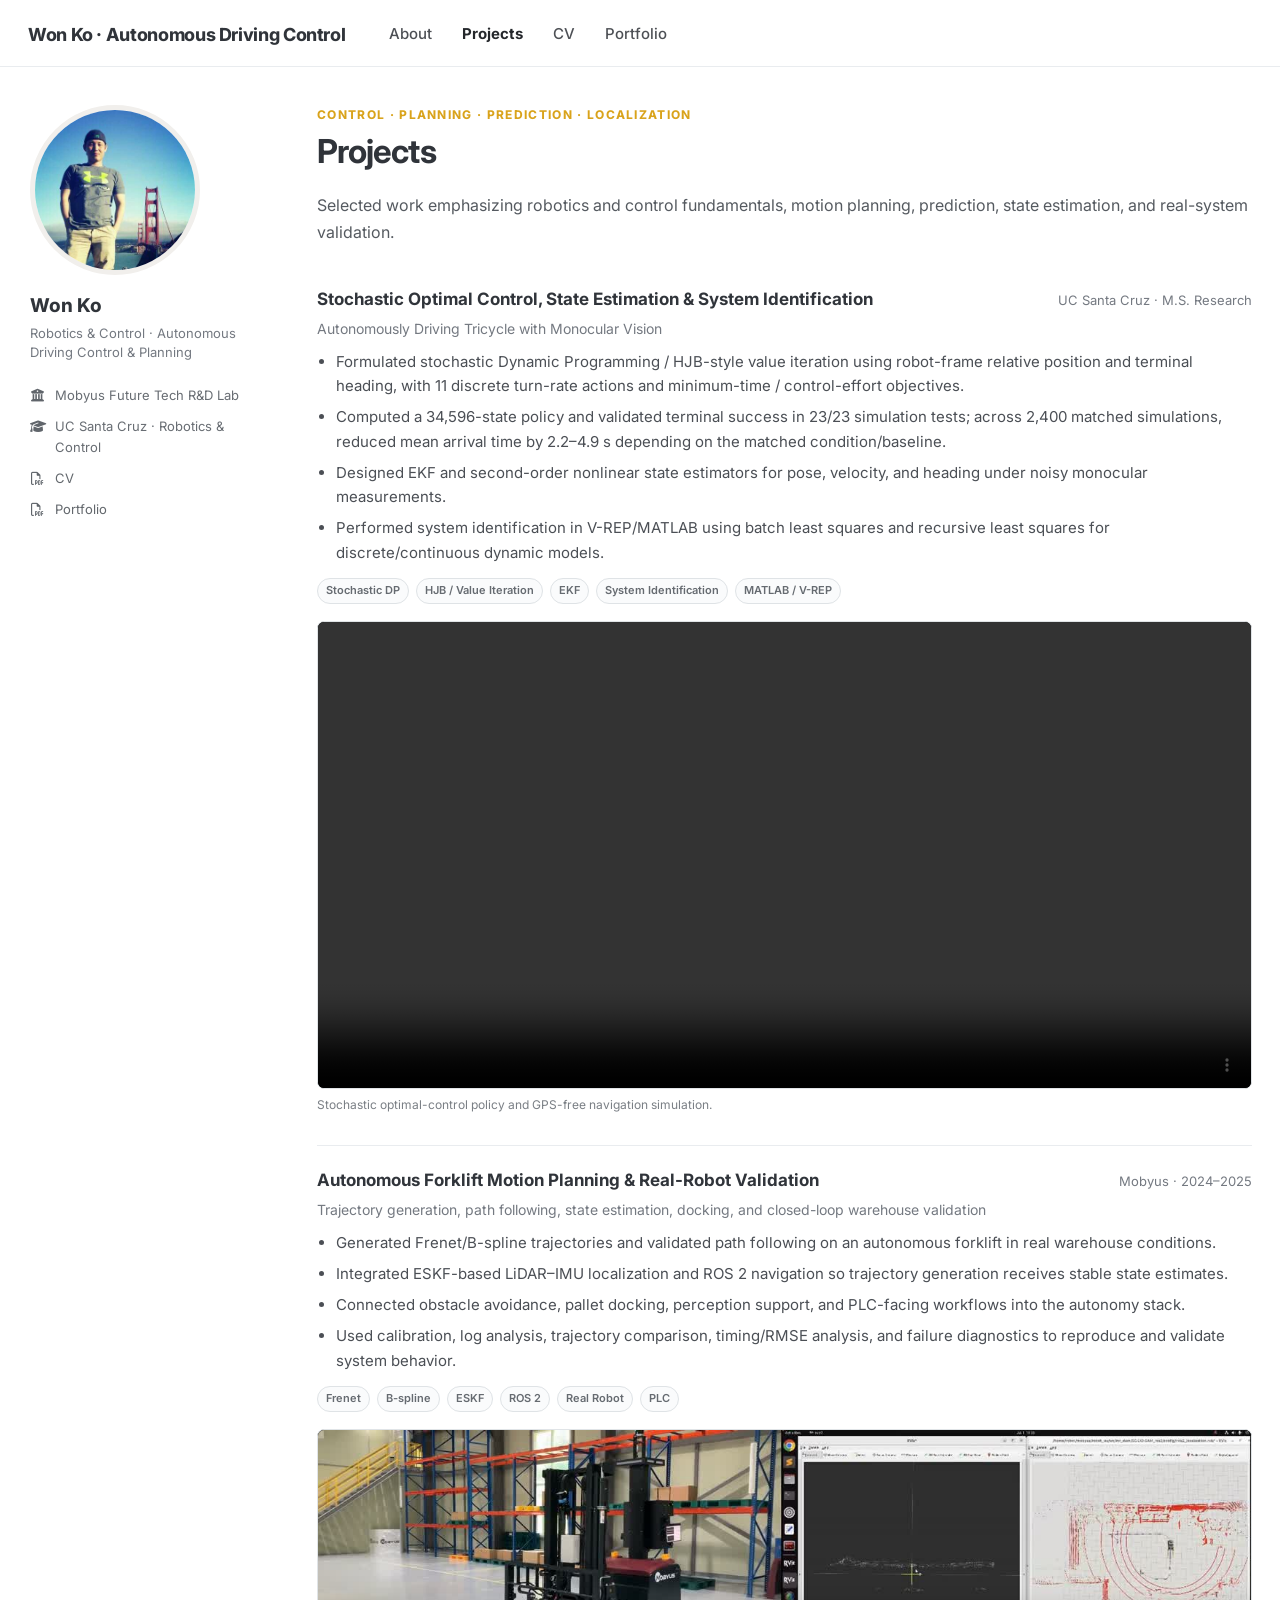
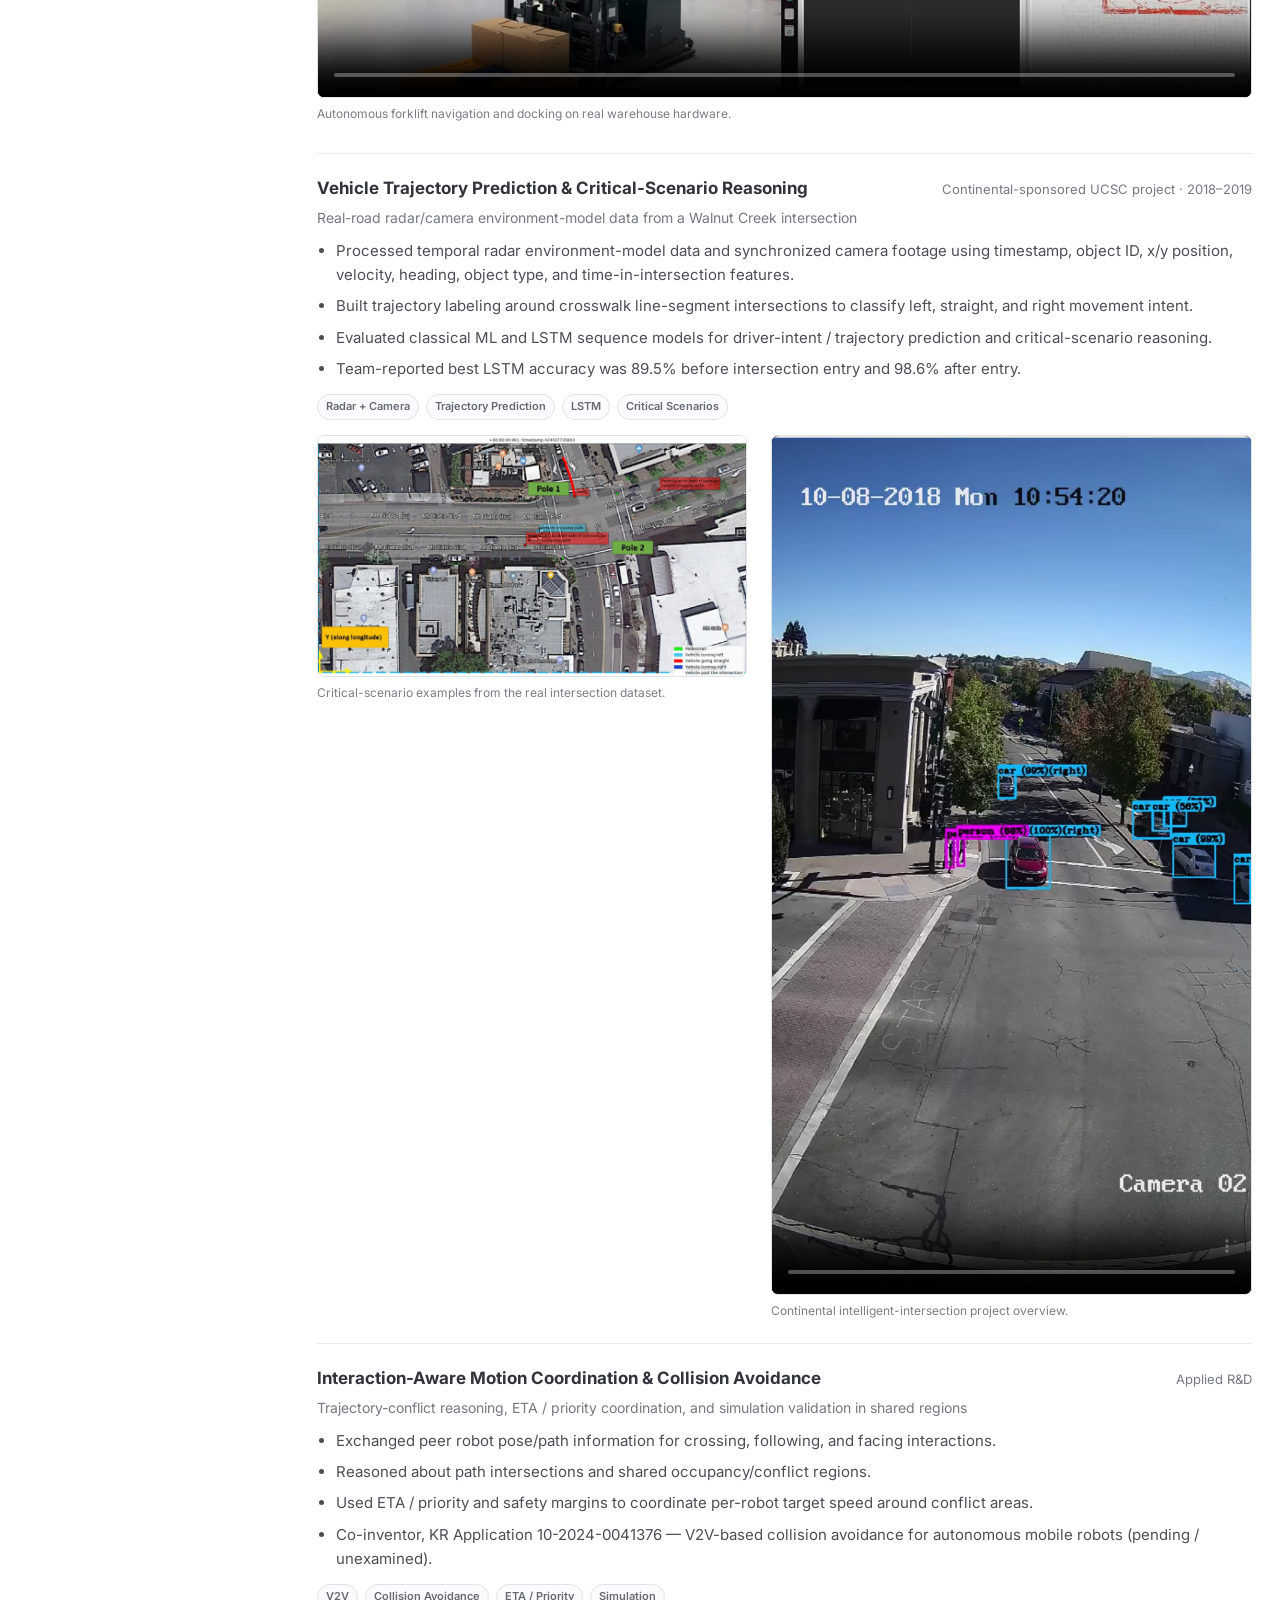
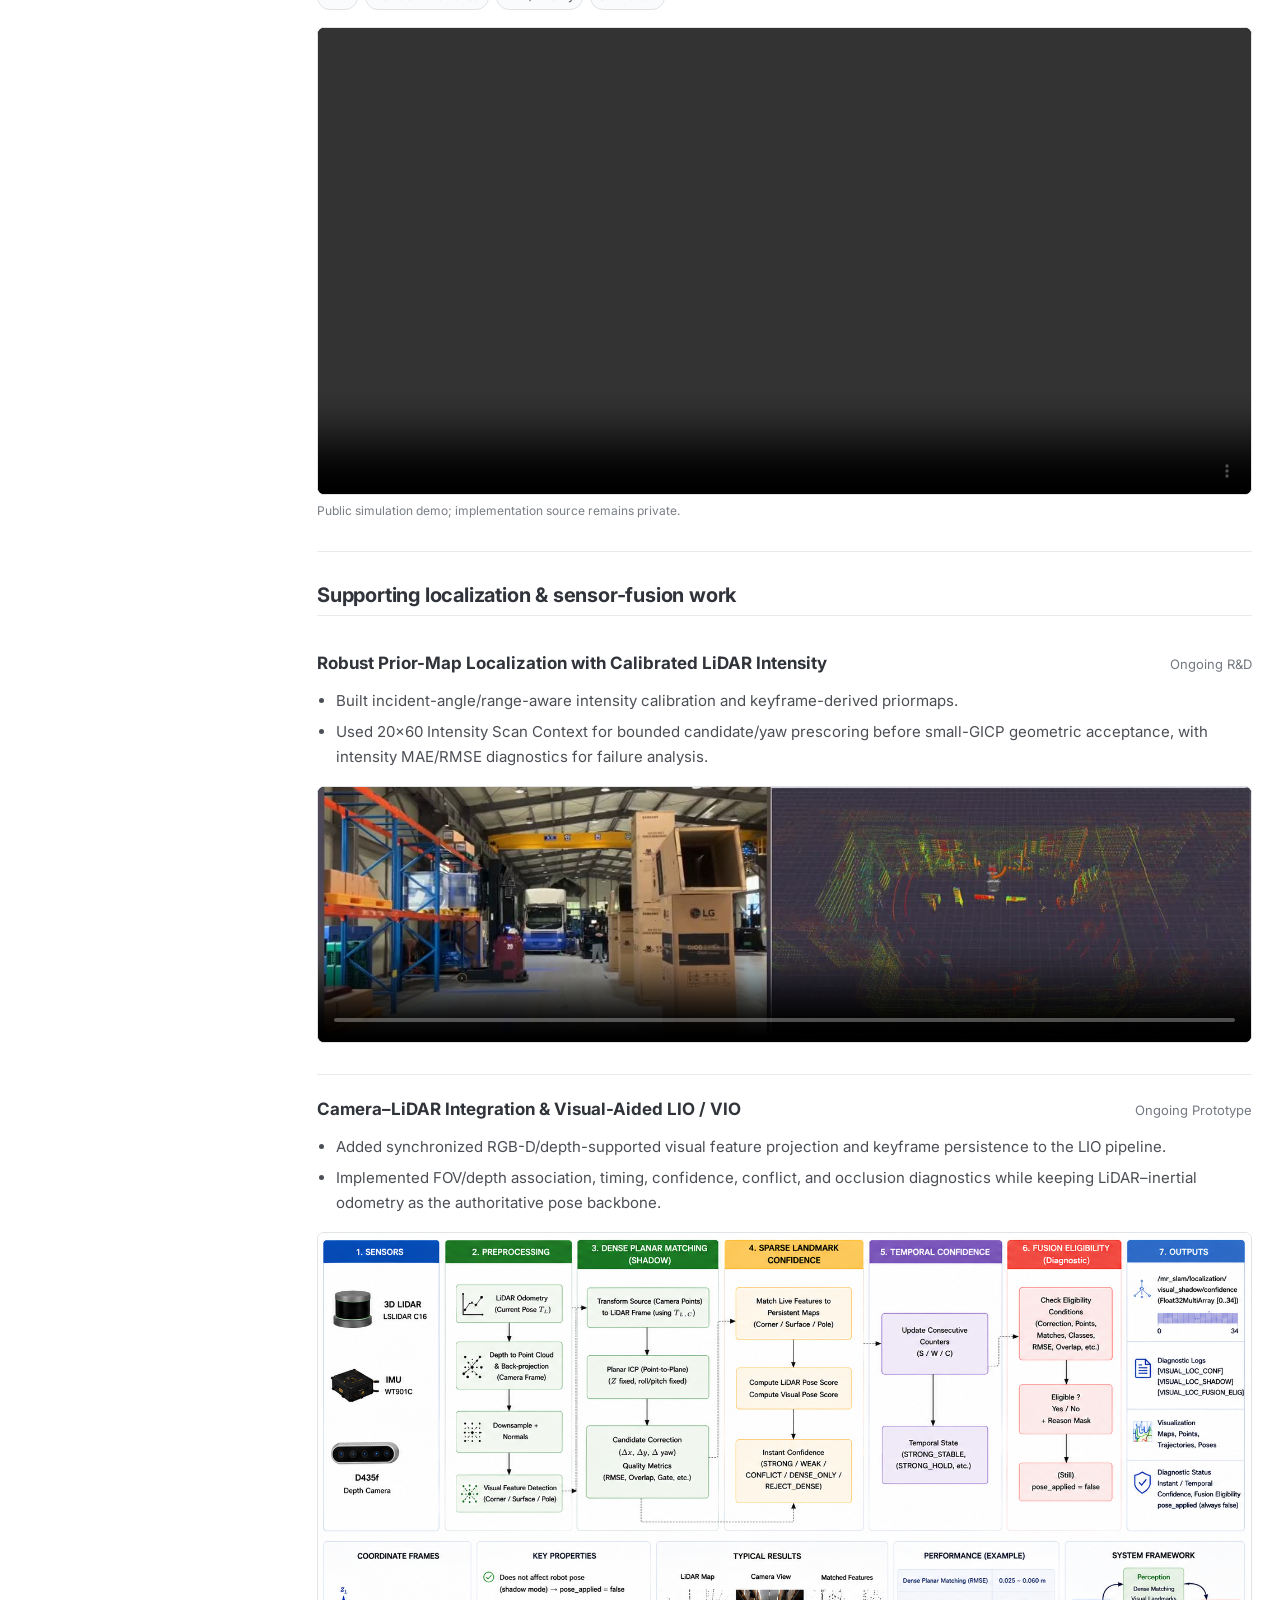
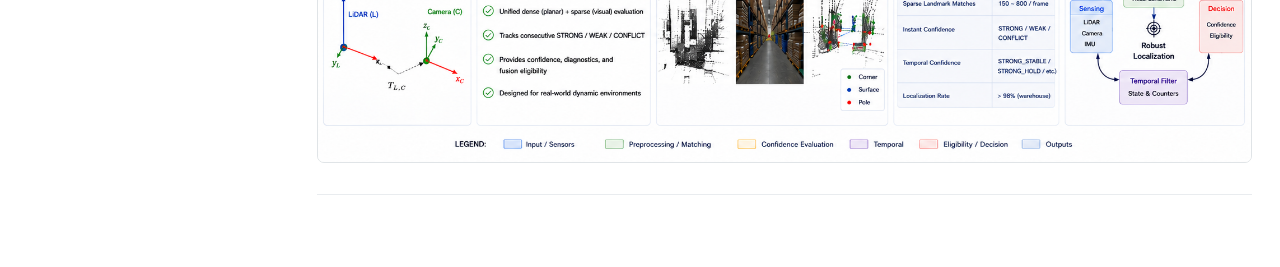
==== projects/index.html @ 5dcf2e0b "Add files via upload" ====
<!doctype html>
<html lang="en"><head>
<meta charset="utf-8"><meta name="viewport" content="width=device-width,initial-scale=1"><meta name="description" content="Control, planning, prediction, state-estimation, and autonomous-robot projects by Won Ko."><title>Projects · Won Ko</title>
<link rel="preconnect" href="https://fonts.googleapis.com"><link rel="preconnect" href="https://fonts.gstatic.com" crossorigin><link href="https://fonts.googleapis.com/css2?family=Inter:wght@400;500;600;700;800&display=swap" rel="stylesheet"><link rel="stylesheet" href="https://cdnjs.cloudflare.com/ajax/libs/font-awesome/6.5.0/css/all.min.css"><link rel="stylesheet" href="../assets/styles.css">
</head><body><header class="topbar"><div class="topbar-inner"><a class="brand" href="../">Won Ko · Autonomous Driving Control</a><nav><a href="../">About</a><a class="active" href="./">Projects</a><a href="../cv/">CV</a><a href="../portfolio/">Portfolio</a></nav></div></header>
<main class="wrap"><div class="grid"><aside class="sidebar"><img class="avatar" src="../assets/profile.jpg" alt="Won Ko"><div class="name">Won Ko</div><div class="title">Robotics &amp; Control · Autonomous Driving Control &amp; Planning</div><ul class="meta"><li><i class="fa-solid fa-building-columns"></i><span>Mobyus Future Tech R&amp;D Lab</span></li><li><i class="fa-solid fa-graduation-cap"></i><span>UC Santa Cruz · Robotics &amp; Control</span></li><li><i class="fa-regular fa-file-pdf"></i><span><a href="../assets/Won_Ko_RideFlux_Vehicle_Control_CV.pdf">CV</a></span></li><li><i class="fa-regular fa-file-pdf"></i><span><a href="../assets/Won_Ko_RideFlux_Control_Planning_Portfolio.pdf">Portfolio</a></span></li></ul></aside>
<section class="main"><div class="kicker">Control · Planning · Prediction · Localization</div><h1>Projects</h1><p class="lead">Selected work emphasizing robotics and control fundamentals, motion planning, prediction, state estimation, and real-system validation.</p>

<div class="project-entry" id="optimal-control"><div class="entry-head"><h3>Stochastic Optimal Control, State Estimation &amp; System Identification</h3><span class="entry-date">UC Santa Cruz · M.S. Research</span></div><div class="entry-subtitle">Autonomously Driving Tricycle with Monocular Vision</div><ul class="entry-list"><li>Formulated stochastic Dynamic Programming / HJB-style value iteration using robot-frame relative position and terminal heading, with 11 discrete turn-rate actions and minimum-time / control-effort objectives.</li><li>Computed a 34,596-state policy and validated terminal success in 23/23 simulation tests; across 2,400 matched simulations, reduced mean arrival time by 2.2–4.9 s depending on the matched condition/baseline.</li><li>Designed EKF and second-order nonlinear state estimators for pose, velocity, and heading under noisy monocular measurements.</li><li>Performed system identification in V-REP/MATLAB using batch least squares and recursive least squares for discrete/continuous dynamic models.</li></ul><div class="tags"><span class="tag">Stochastic DP</span><span class="tag">HJB / Value Iteration</span><span class="tag">EKF</span><span class="tag">System Identification</span><span class="tag">MATLAB / V-REP</span></div><div class="media-wrap"><video controls preload="metadata" playsinline><source src="../assets/videos/stochastic_DP_controller.mp4" type="video/mp4"></video><div class="media-caption">Stochastic optimal-control policy and GPS-free navigation simulation.</div></div></div>

<div class="project-entry" id="forklift"><div class="entry-head"><h3>Autonomous Forklift Motion Planning &amp; Real-Robot Validation</h3><span class="entry-date">Mobyus · 2024–2025</span></div><div class="entry-subtitle">Trajectory generation, path following, state estimation, docking, and closed-loop warehouse validation</div><ul class="entry-list"><li>Generated Frenet/B-spline trajectories and validated path following on an autonomous forklift in real warehouse conditions.</li><li>Integrated ESKF-based LiDAR–IMU localization and ROS 2 navigation so trajectory generation receives stable state estimates.</li><li>Connected obstacle avoidance, pallet docking, perception support, and PLC-facing workflows into the autonomy stack.</li><li>Used calibration, log analysis, trajectory comparison, timing/RMSE analysis, and failure diagnostics to reproduce and validate system behavior.</li></ul><div class="tags"><span class="tag">Frenet</span><span class="tag">B-spline</span><span class="tag">ESKF</span><span class="tag">ROS 2</span><span class="tag">Real Robot</span><span class="tag">PLC</span></div><div class="media-wrap"><video controls preload="metadata" playsinline poster="../assets/posters/AFL_DEMO1.jpg"><source src="../assets/videos/AFL_DEMO1.mp4" type="video/mp4"></video><div class="media-caption">Autonomous forklift navigation and docking on real warehouse hardware.</div></div></div>

<div class="project-entry" id="continental"><div class="entry-head"><h3>Vehicle Trajectory Prediction &amp; Critical-Scenario Reasoning</h3><span class="entry-date">Continental-sponsored UCSC project · 2018–2019</span></div><div class="entry-subtitle">Real-road radar/camera environment-model data from a Walnut Creek intersection</div><ul class="entry-list"><li>Processed temporal radar environment-model data and synchronized camera footage using timestamp, object ID, x/y position, velocity, heading, object type, and time-in-intersection features.</li><li>Built trajectory labeling around crosswalk line-segment intersections to classify left, straight, and right movement intent.</li><li>Evaluated classical ML and LSTM sequence models for driver-intent / trajectory prediction and critical-scenario reasoning.</li><li>Team-reported best LSTM accuracy was 89.5% before intersection entry and 98.6% after entry.</li></ul><div class="tags"><span class="tag">Radar + Camera</span><span class="tag">Trajectory Prediction</span><span class="tag">LSTM</span><span class="tag">Critical Scenarios</span></div><div class="split-media"><div><img src="../assets/videos/critical_scenarios.gif" alt="Critical scenario examples"><div class="media-caption">Critical-scenario examples from the real intersection dataset.</div></div><div><video controls preload="metadata" playsinline poster="../assets/posters/Continental.jpg"><source src="../assets/videos/Continental.mp4" type="video/mp4"></video><div class="media-caption">Continental intelligent-intersection project overview.</div></div></div></div>

<div class="project-entry" id="v2v"><div class="entry-head"><h3>Interaction-Aware Motion Coordination &amp; Collision Avoidance</h3><span class="entry-date">Applied R&amp;D</span></div><div class="entry-subtitle">Trajectory-conflict reasoning, ETA / priority coordination, and simulation validation in shared regions</div><ul class="entry-list"><li>Exchanged peer robot pose/path information for crossing, following, and facing interactions.</li><li>Reasoned about path intersections and shared occupancy/conflict regions.</li><li>Used ETA / priority and safety margins to coordinate per-robot target speed around conflict areas.</li><li>Co-inventor, KR Application 10-2024-0041376 — V2V-based collision avoidance for autonomous mobile robots (pending / unexamined).</li></ul><div class="tags"><span class="tag">V2V</span><span class="tag">Collision Avoidance</span><span class="tag">ETA / Priority</span><span class="tag">Simulation</span></div><div class="media-wrap"><video controls preload="metadata" playsinline><source src="../assets/videos/v2v_collision_avoidance.mp4" type="video/mp4"></video><div class="media-caption">Public simulation demo; implementation source remains private.</div></div></div>

<h2>Supporting localization &amp; sensor-fusion work</h2>
<div class="project-entry" id="intensity-localization"><div class="entry-head"><h3>Robust Prior-Map Localization with Calibrated LiDAR Intensity</h3><span class="entry-date">Ongoing R&amp;D</span></div><ul class="entry-list"><li>Built incident-angle/range-aware intensity calibration and keyframe-derived priormaps.</li><li>Used 20×60 Intensity Scan Context for bounded candidate/yaw prescoring before small-GICP geometric acceptance, with intensity MAE/RMSE diagnostics for failure analysis.</li></ul><div class="media-wrap"><video controls preload="metadata" playsinline poster="../assets/posters/intensity_localization.jpg"><source src="../assets/videos/intensity_localization.mp4" type="video/mp4"></video></div></div>
<div class="project-entry" id="visual-lio"><div class="entry-head"><h3>Camera–LiDAR Integration &amp; Visual-Aided LIO / VIO</h3><span class="entry-date">Ongoing Prototype</span></div><ul class="entry-list"><li>Added synchronized RGB-D/depth-supported visual feature projection and keyframe persistence to the LIO pipeline.</li><li>Implemented FOV/depth association, timing, confidence, conflict, and occlusion diagnostics while keeping LiDAR–inertial odometry as the authoritative pose backbone.</li></ul><div class="media-wrap"><img src="../assets/posters/camera_lidar_visual_aided_lio_summary.png" alt="Camera-LiDAR visual-aided LIO summary"></div></div>
</section></div></main></body></html>
---- assets/styles.css ----
:root{
  --bg:#ffffff;
  --text:#4b4f55;
  --heading:#30343a;
  --muted:#747981;
  --line:#e9ecef;
  --link:#2d7894;
  --accent:#d9a31b;
  --soft:#f8fafb;
  --soft2:#f4f6f7;
  --maxw:1280px;
  --sidebar:235px;
}
*{box-sizing:border-box}
html{scroll-behavior:smooth}
body{margin:0;font-family:Inter,system-ui,-apple-system,Segoe UI,Roboto,Helvetica,Arial,sans-serif;color:var(--text);background:var(--bg);line-height:1.62;font-size:15px}
a{color:var(--link);text-decoration:none}a:hover{text-decoration:underline}
.topbar{background:#fff;border-bottom:1px solid var(--line);position:sticky;top:0;z-index:10}
.topbar-inner{max-width:var(--maxw);margin:0 auto;padding:20px 28px 17px;display:flex;align-items:center;gap:44px}
.brand{font-weight:750;font-size:18px;color:var(--heading);letter-spacing:-.02em;min-width:150px}.brand:hover{text-decoration:none}
nav{display:flex;gap:30px;flex-wrap:wrap}nav a{color:#4d5055;font-size:15px;font-weight:500}nav a.active{font-weight:700;color:#24272b}
.wrap{max-width:var(--maxw);margin:0 auto;padding:38px 28px 72px}.grid{display:grid;grid-template-columns:var(--sidebar) minmax(0,1fr);gap:54px;align-items:start}
.sidebar{padding:0 2px;position:sticky;top:96px}.avatar{width:170px;height:170px;border-radius:50%;object-fit:cover;display:block;border:5px solid #f1efec;margin:0 0 16px;background:#f5f5f5}
.name{font-size:19px;font-weight:750;color:var(--heading);margin:5px 0 2px}.title{font-size:13px;color:var(--muted);line-height:1.45;margin-bottom:18px;max-width:215px}
.meta{list-style:none;padding:0;margin:0}.meta li{display:flex;gap:10px;align-items:flex-start;padding:5px 0;color:#686d73;font-size:13px}.meta i{width:15px;margin-top:4px;color:#60656b;text-align:center}.meta a{color:#62676c}
.main{min-width:0;max-width:940px;padding:0}h1{margin:0 0 22px;color:var(--heading);font-size:33px;line-height:1.13;letter-spacing:-.028em}h2{margin:31px 0 13px;padding-bottom:8px;color:var(--heading);font-size:20px;line-height:1.2;border-bottom:1px solid var(--line);letter-spacing:-.01em}h3{color:var(--heading);font-size:17px;line-height:1.3;margin:0 0 6px}
p{margin:10px 0 18px}.lead{font-size:16px;line-height:1.72;color:#555a60}.kicker{font-size:12px;font-weight:750;letter-spacing:.11em;text-transform:uppercase;color:var(--accent);margin-bottom:8px}
.hero{padding:3px 0 8px}.hero-title{font-size:34px;margin-bottom:10px}.hero-sub{font-size:17px;color:#555b61;max-width:790px;margin:0 0 18px}.chips{display:flex;gap:8px;flex-wrap:wrap;margin:14px 0 22px}.chip{display:inline-block;padding:5px 9px;border:1px solid #dde2e5;border-radius:999px;background:#fafbfc;color:#5b6066;font-size:11px;font-weight:650}
.focus-grid{display:grid;grid-template-columns:repeat(2,minmax(0,1fr));gap:16px;margin:18px 0 10px}.focus-card{border:1px solid #e0e4e7;border-radius:10px;background:#fbfcfc;padding:18px 20px}.focus-card .label{font-size:11px;font-weight:800;color:var(--accent);letter-spacing:.08em;text-transform:uppercase}.focus-card h3{font-size:20px;margin:6px 0 8px}.focus-card p{font-size:14px;margin:0;color:#60656b}
.metrics{display:grid;grid-template-columns:repeat(3,minmax(0,1fr));gap:12px;margin:18px 0}.metric{border:1px solid #e0e4e7;border-radius:9px;padding:14px 15px;background:var(--soft)}.metric .num{font-size:21px;font-weight:800;color:var(--heading)}.metric .desc{font-size:12px;color:var(--muted);line-height:1.35;margin-top:3px}
.research-list,.compact-list{margin:10px 0 0 20px;padding:0}.research-list li,.compact-list li{margin:8px 0;padding-left:2px}
.entry,.project-entry{padding:23px 0;border-bottom:1px solid var(--line)}.entry:first-of-type,.project-entry:first-of-type{padding-top:2px}.entry-head{display:flex;justify-content:space-between;gap:18px;align-items:baseline;flex-wrap:wrap}.entry-head h3{font-weight:700}.entry-date{font-size:13px;color:var(--muted);white-space:nowrap}.entry-subtitle{font-size:14px;color:var(--muted);margin:2px 0 8px}.entry-list{margin:9px 0 0 19px;padding:0}.entry-list li{margin:7px 0}
.tags{display:flex;gap:7px;flex-wrap:wrap;margin-top:13px}.tag{display:inline-block;padding:3px 8px;border-radius:999px;border:1px solid #dfe3e6;background:#fafbfc;color:#666b71;font-size:11px;font-weight:600}
.media-wrap{margin:17px 0 8px}.media-wrap video,.media-wrap img{width:100%;height:auto;display:block;border:1px solid #e0e4e7;border-radius:7px;background:#fff}.media-wrap video{background:#000;max-height:520px}.media-caption{font-size:12px;color:#7a7f85;margin-top:7px;line-height:1.45}
.media-grid{display:grid;grid-template-columns:repeat(2,minmax(0,1fr));gap:17px;margin-top:16px}.media-grid .media-wrap{margin:0}.split-media{display:grid;grid-template-columns:minmax(300px,430px) minmax(0,1fr);gap:24px;align-items:start;margin-top:15px}.split-media video,.split-media img{width:100%;display:block;border:1px solid #e0e4e7;border-radius:7px}.split-media video{background:#000}
.callout{border-left:3px solid #8ab8c7;background:#f8fbfc;padding:12px 15px;margin:18px 0;color:#555b60}.button-row{display:flex;gap:10px;flex-wrap:wrap;margin:18px 0 22px}.button{display:inline-block;padding:8px 12px;border:1px solid #d8dde0;border-radius:6px;color:#52575c;background:#fff;font-size:13px;font-weight:650}.button.primary{border-color:#30343a;background:#30343a;color:#fff}.button:hover{text-decoration:none;border-color:#b8c1c6;background:#fafcfc}.button.primary:hover{background:#454a50;color:#fff}
.cv-frame{width:100%;height:82vh;border:1px solid #dfe3e5;border-radius:4px}.small-note{font-size:12px;color:var(--muted)}
@media(max-width:900px){.topbar-inner{padding:17px 20px;gap:20px;align-items:flex-start;flex-direction:column}.topbar{position:relative}nav{gap:19px}.wrap{padding:26px 20px 50px}.grid{grid-template-columns:1fr;gap:30px}.sidebar{position:relative;top:auto;display:grid;grid-template-columns:120px 1fr;column-gap:20px;align-items:start}.avatar{width:118px;height:118px;margin:0;grid-row:1/5}.name,.title,.meta{grid-column:2}.main{max-width:none}.focus-grid,.metrics,.split-media,.media-grid{grid-template-columns:1fr}}
@media(max-width:540px){.sidebar{display:block}.avatar{margin-bottom:12px}.name,.title,.meta{max-width:none}nav{gap:13px}nav a{font-size:14px}.hero-title{font-size:30px}}
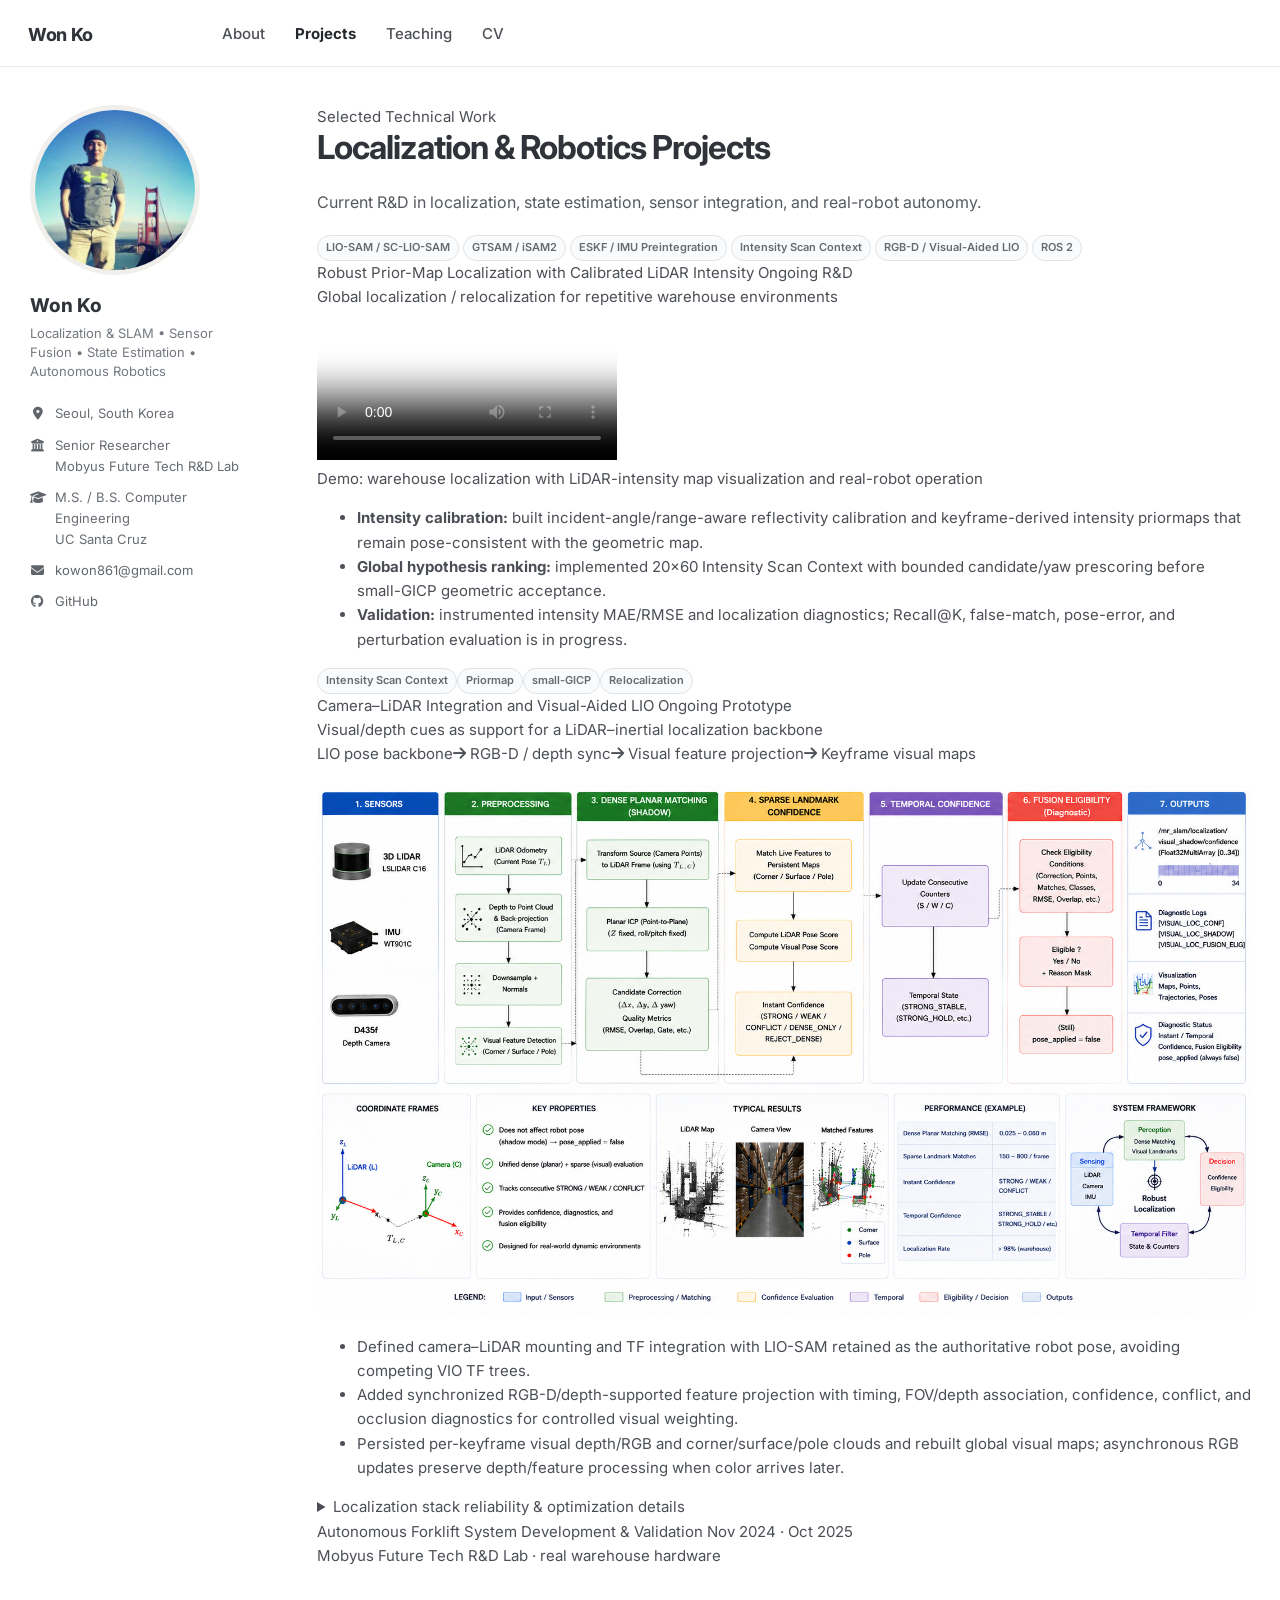
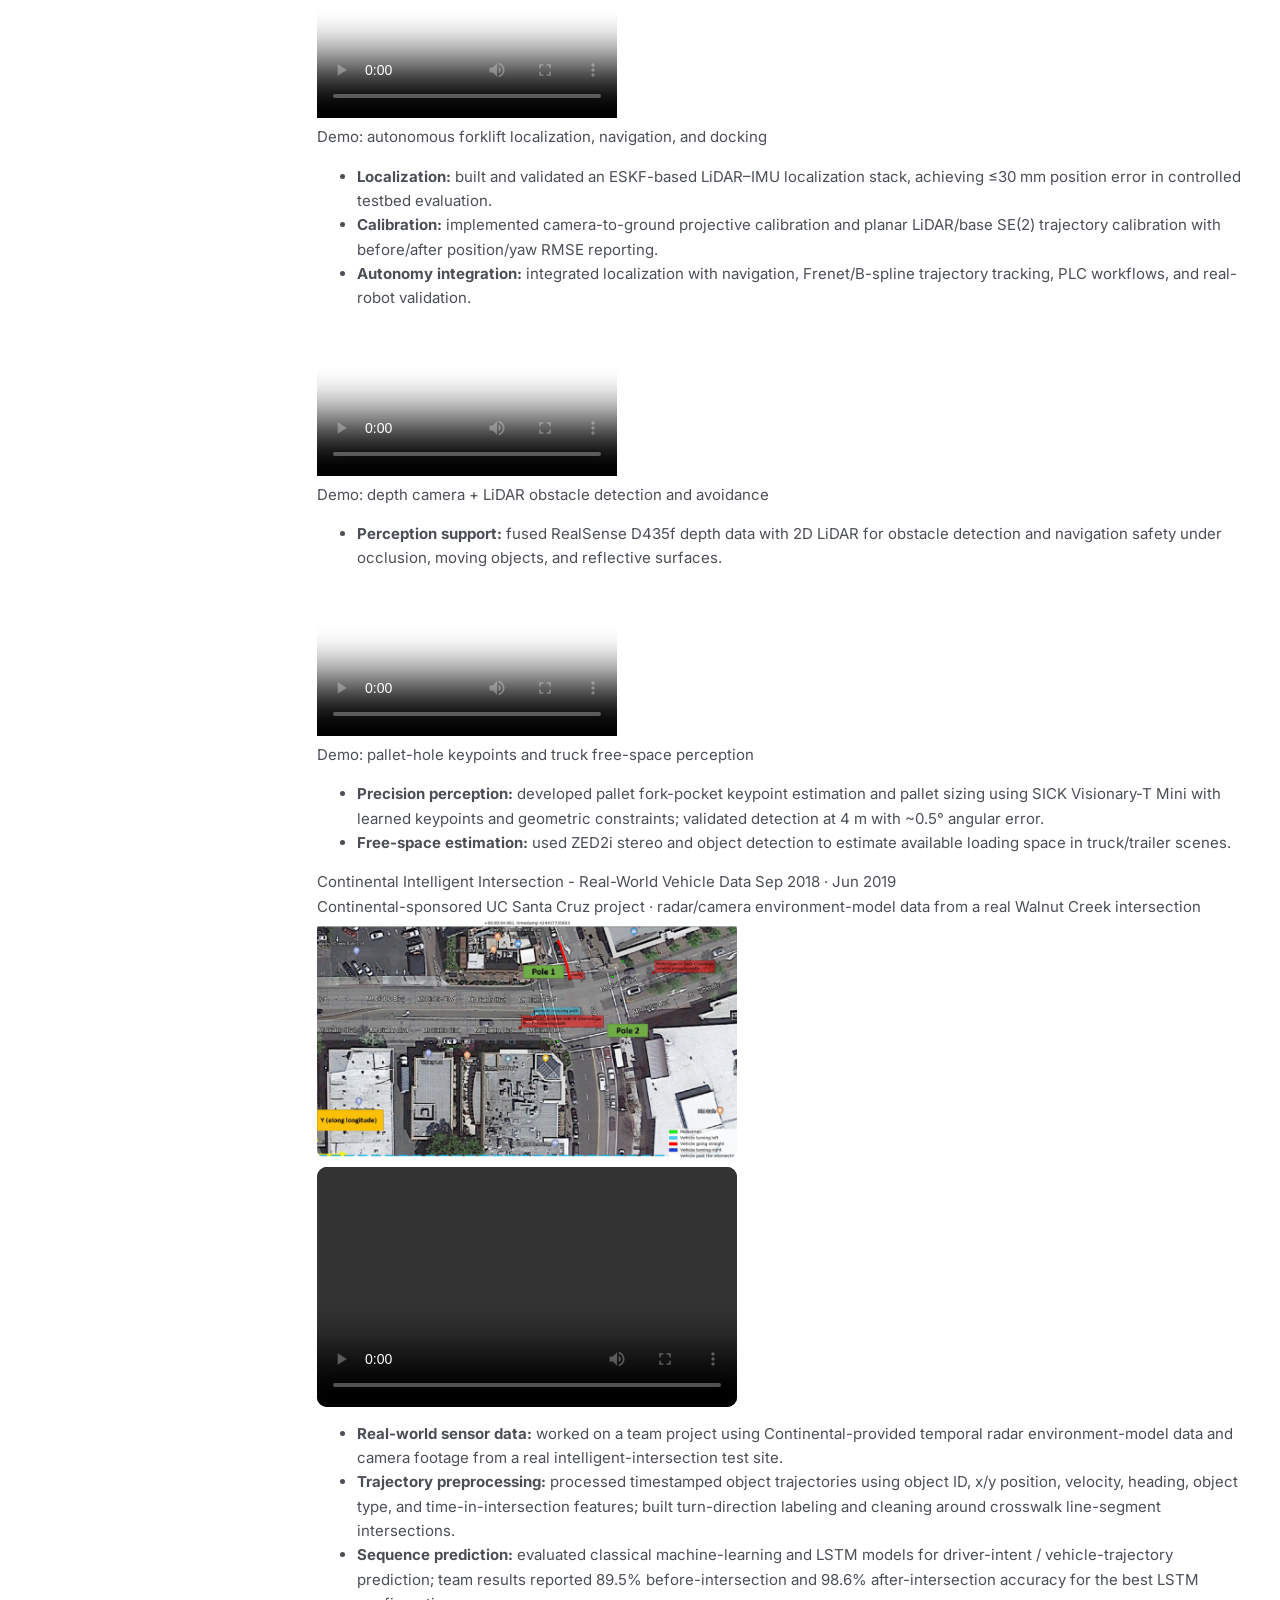
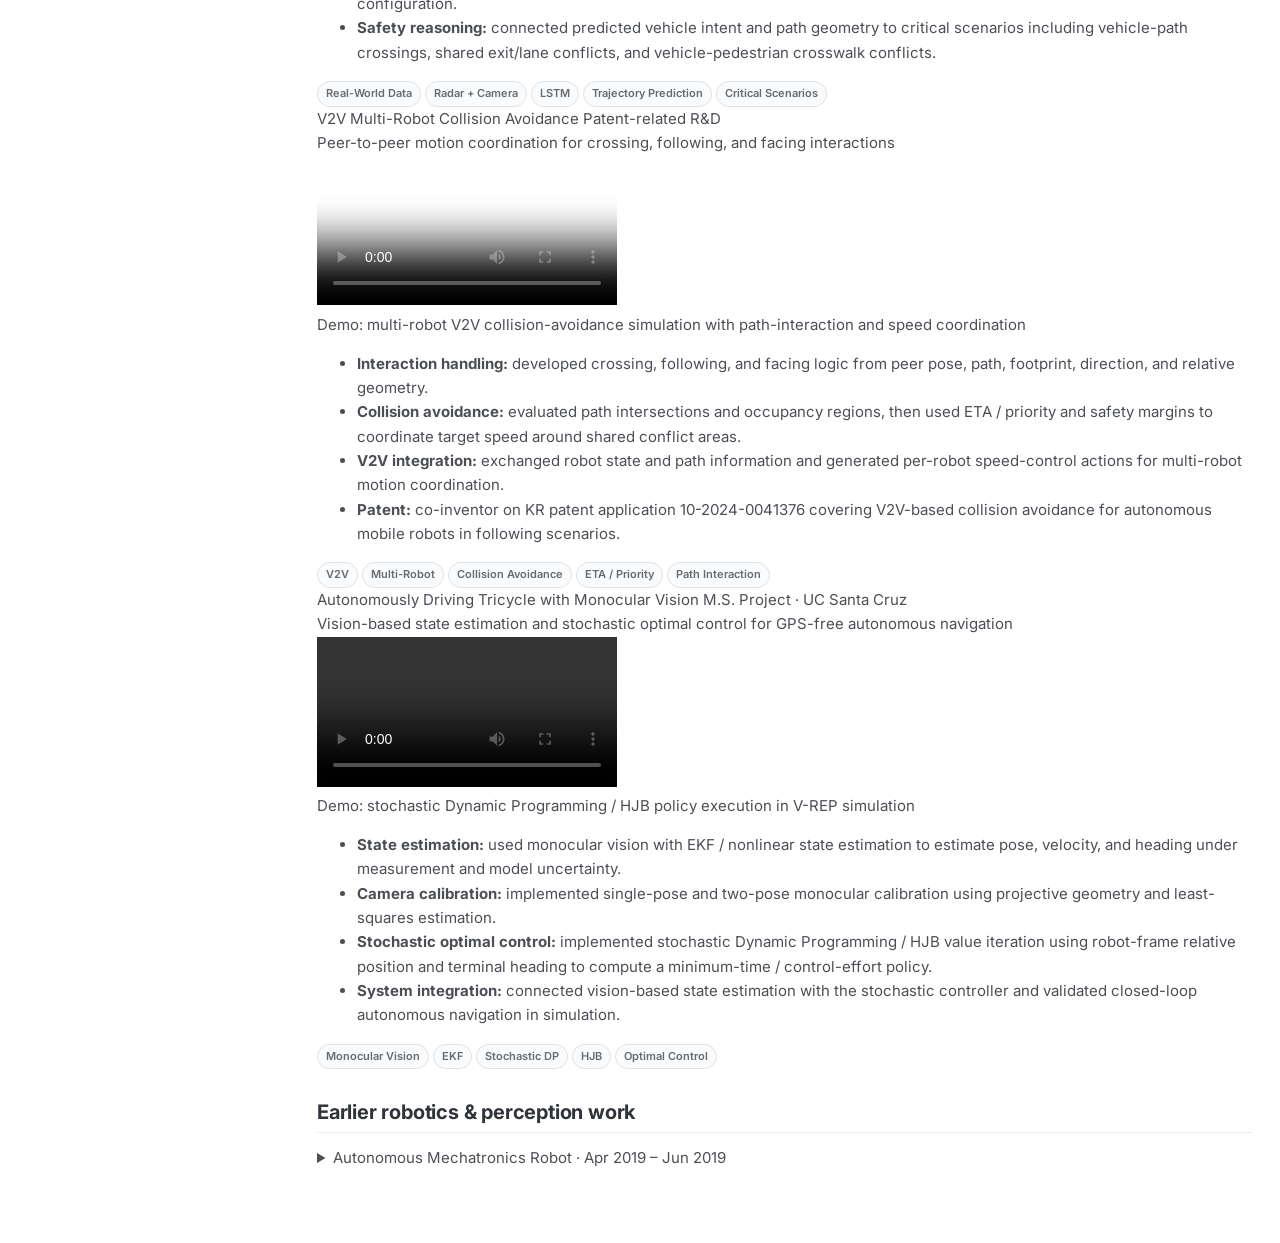
==== commit c0933479: "Update index.html" ====
--- a/projects/index.html
+++ b/projects/index.html
@@ -1,20 +1,329 @@
 <!doctype html>
-<html lang="en"><head>
-<meta charset="utf-8"><meta name="viewport" content="width=device-width,initial-scale=1"><meta name="description" content="Control, planning, prediction, state-estimation, and autonomous-robot projects by Won Ko."><title>Projects · Won Ko</title>
-<link rel="preconnect" href="https://fonts.googleapis.com"><link rel="preconnect" href="https://fonts.gstatic.com" crossorigin><link href="https://fonts.googleapis.com/css2?family=Inter:wght@400;500;600;700;800&display=swap" rel="stylesheet"><link rel="stylesheet" href="https://cdnjs.cloudflare.com/ajax/libs/font-awesome/6.5.0/css/all.min.css"><link rel="stylesheet" href="../assets/styles.css">
-</head><body><header class="topbar"><div class="topbar-inner"><a class="brand" href="../">Won Ko · Autonomous Driving Control</a><nav><a href="../">About</a><a class="active" href="./">Projects</a><a href="../cv/">CV</a><a href="../portfolio/">Portfolio</a></nav></div></header>
-<main class="wrap"><div class="grid"><aside class="sidebar"><img class="avatar" src="../assets/profile.jpg" alt="Won Ko"><div class="name">Won Ko</div><div class="title">Robotics &amp; Control · Autonomous Driving Control &amp; Planning</div><ul class="meta"><li><i class="fa-solid fa-building-columns"></i><span>Mobyus Future Tech R&amp;D Lab</span></li><li><i class="fa-solid fa-graduation-cap"></i><span>UC Santa Cruz · Robotics &amp; Control</span></li><li><i class="fa-regular fa-file-pdf"></i><span><a href="../assets/Won_Ko_RideFlux_Vehicle_Control_CV.pdf">CV</a></span></li><li><i class="fa-regular fa-file-pdf"></i><span><a href="../assets/Won_Ko_RideFlux_Control_Planning_Portfolio.pdf">Portfolio</a></span></li></ul></aside>
-<section class="main"><div class="kicker">Control · Planning · Prediction · Localization</div><h1>Projects</h1><p class="lead">Selected work emphasizing robotics and control fundamentals, motion planning, prediction, state estimation, and real-system validation.</p>
-
-<div class="project-entry" id="optimal-control"><div class="entry-head"><h3>Stochastic Optimal Control, State Estimation &amp; System Identification</h3><span class="entry-date">UC Santa Cruz · M.S. Research</span></div><div class="entry-subtitle">Autonomously Driving Tricycle with Monocular Vision</div><ul class="entry-list"><li>Formulated stochastic Dynamic Programming / HJB-style value iteration using robot-frame relative position and terminal heading, with 11 discrete turn-rate actions and minimum-time / control-effort objectives.</li><li>Computed a 34,596-state policy and validated terminal success in 23/23 simulation tests; across 2,400 matched simulations, reduced mean arrival time by 2.2–4.9 s depending on the matched condition/baseline.</li><li>Designed EKF and second-order nonlinear state estimators for pose, velocity, and heading under noisy monocular measurements.</li><li>Performed system identification in V-REP/MATLAB using batch least squares and recursive least squares for discrete/continuous dynamic models.</li></ul><div class="tags"><span class="tag">Stochastic DP</span><span class="tag">HJB / Value Iteration</span><span class="tag">EKF</span><span class="tag">System Identification</span><span class="tag">MATLAB / V-REP</span></div><div class="media-wrap"><video controls preload="metadata" playsinline><source src="../assets/videos/stochastic_DP_controller.mp4" type="video/mp4"></video><div class="media-caption">Stochastic optimal-control policy and GPS-free navigation simulation.</div></div></div>
-
-<div class="project-entry" id="forklift"><div class="entry-head"><h3>Autonomous Forklift Motion Planning &amp; Real-Robot Validation</h3><span class="entry-date">Mobyus · 2024–2025</span></div><div class="entry-subtitle">Trajectory generation, path following, state estimation, docking, and closed-loop warehouse validation</div><ul class="entry-list"><li>Generated Frenet/B-spline trajectories and validated path following on an autonomous forklift in real warehouse conditions.</li><li>Integrated ESKF-based LiDAR–IMU localization and ROS 2 navigation so trajectory generation receives stable state estimates.</li><li>Connected obstacle avoidance, pallet docking, perception support, and PLC-facing workflows into the autonomy stack.</li><li>Used calibration, log analysis, trajectory comparison, timing/RMSE analysis, and failure diagnostics to reproduce and validate system behavior.</li></ul><div class="tags"><span class="tag">Frenet</span><span class="tag">B-spline</span><span class="tag">ESKF</span><span class="tag">ROS 2</span><span class="tag">Real Robot</span><span class="tag">PLC</span></div><div class="media-wrap"><video controls preload="metadata" playsinline poster="../assets/posters/AFL_DEMO1.jpg"><source src="../assets/videos/AFL_DEMO1.mp4" type="video/mp4"></video><div class="media-caption">Autonomous forklift navigation and docking on real warehouse hardware.</div></div></div>
-
-<div class="project-entry" id="continental"><div class="entry-head"><h3>Vehicle Trajectory Prediction &amp; Critical-Scenario Reasoning</h3><span class="entry-date">Continental-sponsored UCSC project · 2018–2019</span></div><div class="entry-subtitle">Real-road radar/camera environment-model data from a Walnut Creek intersection</div><ul class="entry-list"><li>Processed temporal radar environment-model data and synchronized camera footage using timestamp, object ID, x/y position, velocity, heading, object type, and time-in-intersection features.</li><li>Built trajectory labeling around crosswalk line-segment intersections to classify left, straight, and right movement intent.</li><li>Evaluated classical ML and LSTM sequence models for driver-intent / trajectory prediction and critical-scenario reasoning.</li><li>Team-reported best LSTM accuracy was 89.5% before intersection entry and 98.6% after entry.</li></ul><div class="tags"><span class="tag">Radar + Camera</span><span class="tag">Trajectory Prediction</span><span class="tag">LSTM</span><span class="tag">Critical Scenarios</span></div><div class="split-media"><div><img src="../assets/videos/critical_scenarios.gif" alt="Critical scenario examples"><div class="media-caption">Critical-scenario examples from the real intersection dataset.</div></div><div><video controls preload="metadata" playsinline poster="../assets/posters/Continental.jpg"><source src="../assets/videos/Continental.mp4" type="video/mp4"></video><div class="media-caption">Continental intelligent-intersection project overview.</div></div></div></div>
-
-<div class="project-entry" id="v2v"><div class="entry-head"><h3>Interaction-Aware Motion Coordination &amp; Collision Avoidance</h3><span class="entry-date">Applied R&amp;D</span></div><div class="entry-subtitle">Trajectory-conflict reasoning, ETA / priority coordination, and simulation validation in shared regions</div><ul class="entry-list"><li>Exchanged peer robot pose/path information for crossing, following, and facing interactions.</li><li>Reasoned about path intersections and shared occupancy/conflict regions.</li><li>Used ETA / priority and safety margins to coordinate per-robot target speed around conflict areas.</li><li>Co-inventor, KR Application 10-2024-0041376 — V2V-based collision avoidance for autonomous mobile robots (pending / unexamined).</li></ul><div class="tags"><span class="tag">V2V</span><span class="tag">Collision Avoidance</span><span class="tag">ETA / Priority</span><span class="tag">Simulation</span></div><div class="media-wrap"><video controls preload="metadata" playsinline><source src="../assets/videos/v2v_collision_avoidance.mp4" type="video/mp4"></video><div class="media-caption">Public simulation demo; implementation source remains private.</div></div></div>
-
-<h2>Supporting localization &amp; sensor-fusion work</h2>
-<div class="project-entry" id="intensity-localization"><div class="entry-head"><h3>Robust Prior-Map Localization with Calibrated LiDAR Intensity</h3><span class="entry-date">Ongoing R&amp;D</span></div><ul class="entry-list"><li>Built incident-angle/range-aware intensity calibration and keyframe-derived priormaps.</li><li>Used 20×60 Intensity Scan Context for bounded candidate/yaw prescoring before small-GICP geometric acceptance, with intensity MAE/RMSE diagnostics for failure analysis.</li></ul><div class="media-wrap"><video controls preload="metadata" playsinline poster="../assets/posters/intensity_localization.jpg"><source src="../assets/videos/intensity_localization.mp4" type="video/mp4"></video></div></div>
-<div class="project-entry" id="visual-lio"><div class="entry-head"><h3>Camera–LiDAR Integration &amp; Visual-Aided LIO / VIO</h3><span class="entry-date">Ongoing Prototype</span></div><ul class="entry-list"><li>Added synchronized RGB-D/depth-supported visual feature projection and keyframe persistence to the LIO pipeline.</li><li>Implemented FOV/depth association, timing, confidence, conflict, and occlusion diagnostics while keeping LiDAR–inertial odometry as the authoritative pose backbone.</li></ul><div class="media-wrap"><img src="../assets/posters/camera_lidar_visual_aided_lio_summary.png" alt="Camera-LiDAR visual-aided LIO summary"></div></div>
-</section></div></main></body></html>
+<html lang="en">
+<head>
+  <meta charset="utf-8" />
+  <meta name="viewport" content="width=device-width,initial-scale=1" />
+  <meta name="description" content="Selected localization, SLAM, state-estimation, sensor-fusion, and autonomous robotics projects by Won Ko." />
+  <title>Projects · Won Ko</title>
+
+  <link rel="preconnect" href="https://fonts.googleapis.com">
+  <link rel="preconnect" href="https://fonts.gstatic.com" crossorigin>
+  <link href="https://fonts.googleapis.com/css2?family=Inter:wght@400;500;600;700&display=swap" rel="stylesheet">
+  <link rel="stylesheet" href="https://cdnjs.cloudflare.com/ajax/libs/font-awesome/6.5.0/css/all.min.css">
+  <link rel="stylesheet" href="/assets/styles.css?v=22">
+</head>
+
+<body>
+  <header class="topbar">
+    <div class="topbar-inner">
+      <a class="brand" href="/">Won Ko</a>
+      <nav>
+        <a href="/">About</a>
+        <a class="active" href="/projects/">Projects</a>
+        <a href="/teaching/">Teaching</a>
+        <a href="/cv/">CV</a>
+      </nav>
+    </div>
+  </header>
+
+  <main class="wrap">
+    <div class="grid">
+      <aside class="card sidebar">
+        <img class="avatar" src="/assets/profile.jpg" alt="Profile photo">
+        <div class="name">Won Ko</div>
+        <div class="title">Localization &amp; SLAM • Sensor Fusion • State Estimation • Autonomous Robotics</div>
+        <ul class="meta">
+          <li><i class="fa-solid fa-location-dot"></i><span>Seoul, South Korea</span></li>
+          <li><i class="fa-solid fa-building-columns"></i><span><span>Senior Researcher</span><br><span>Mobyus Future Tech R&amp;D Lab</span></span></li>
+          <li><i class="fa-solid fa-graduation-cap"></i><span><span>M.S. / B.S. Computer Engineering</span><br><span>UC Santa Cruz</span></span></li>
+          <li><i class="fa-solid fa-envelope"></i><span><a href="mailto:kowon861@gmail.com">kowon861@gmail.com</a></span></li>
+          <li><i class="fa-brands fa-github"></i><span><a href="https://github.com/Won-Ko">GitHub</a></span></li>
+        </ul>
+      </aside>
+
+      <section class="card main">
+        <div class="hero-kicker">Selected Technical Work</div>
+        <h1>Localization &amp; Robotics Projects</h1>
+        <p class="lead">Current R&amp;D in localization, state estimation, sensor integration, and real-robot autonomy.</p>
+
+        <div class="tag-row project-tags">
+          <span class="tag">LIO-SAM / SC-LIO-SAM</span>
+          <span class="tag">GTSAM / iSAM2</span>
+          <span class="tag">ESKF / IMU Preintegration</span>
+          <span class="tag">Intensity Scan Context</span>
+          <span class="tag">RGB-D / Visual-Aided LIO</span>
+          <span class="tag">ROS 2</span>
+        </div>
+
+        <div class="item featured-project" id="intensity-localization">
+          <div class="row">
+            <span class="where">Robust Prior-Map Localization with Calibrated LiDAR Intensity</span>
+            <span class="when">Ongoing R&amp;D</span>
+          </div>
+          <div class="sub">Global localization / relocalization for repetitive warehouse environments</div>
+
+          <div class="project-media wide-media">
+            <div class="media-col">
+              <div class="media">
+                <video controls preload="metadata" playsinline poster="/assets/intensity_localization_poster.jpg">
+                  <source src="/assets/videos/intensity_localization.mp4" type="video/mp4">
+                  Your browser does not support the video tag.
+                </video>
+              </div>
+              <div class="demo-caption">Demo: warehouse localization with LiDAR-intensity map visualization and real-robot operation</div>
+            </div>
+            <div class="content">
+              <ul>
+                <li><b>Intensity calibration:</b> built incident-angle/range-aware reflectivity calibration and keyframe-derived intensity priormaps that remain pose-consistent with the geometric map.</li>
+                <li><b>Global hypothesis ranking:</b> implemented 20×60 Intensity Scan Context with bounded candidate/yaw prescoring before small-GICP geometric acceptance.</li>
+                <li><b>Validation:</b> instrumented intensity MAE/RMSE and localization diagnostics; Recall@K, false-match, pose-error, and perturbation evaluation is in progress.</li>
+              </ul>
+              <div class="tag-row">
+                <span class="tag">Intensity Scan Context</span><span class="tag">Priormap</span><span class="tag">small-GICP</span><span class="tag">Relocalization</span>
+              </div>
+            </div>
+          </div>
+        </div>
+
+        <div class="item" id="visual-lio">
+          <div class="row">
+            <span class="where">Camera–LiDAR Integration and Visual-Aided LIO</span>
+            <span class="when">Ongoing Prototype</span>
+          </div>
+          <div class="sub">Visual/depth cues as support for a LiDAR–inertial localization backbone</div>
+
+          <div class="pipeline" aria-label="Visual-aided LIO pipeline">
+            <span>LIO pose backbone</span><i class="fa-solid fa-arrow-right"></i>
+            <span>RGB-D / depth sync</span><i class="fa-solid fa-arrow-right"></i>
+            <span>Visual feature projection</span><i class="fa-solid fa-arrow-right"></i>
+            <span>Keyframe visual maps</span>
+          </div>
+        
+          <div class="media" style="margin: 18px 0 20px;">
+            <img src="/assets/posters/camera_lidar_visual_aided_lio_summary.png"
+                 alt="Camera–LiDAR Integration and Visual-Aided LIO summary diagram"
+                 style="width:100%; height:auto; display:block; border-radius:10px;">
+          </div>
+          
+          <ul>
+            <li>Defined camera–LiDAR mounting and TF integration with LIO-SAM retained as the authoritative robot pose, avoiding competing VIO TF trees.</li>
+            <li>Added synchronized RGB-D/depth-supported feature projection with timing, FOV/depth association, confidence, conflict, and occlusion diagnostics for controlled visual weighting.</li>
+            <li>Persisted per-keyframe visual depth/RGB and corner/surface/pole clouds and rebuilt global visual maps; asynchronous RGB updates preserve depth/feature processing when color arrives later.</li>
+          </ul>
+        </div>
+
+        <details class="tech-details">
+          <summary>Localization stack reliability &amp; optimization details</summary>
+          <div class="details-body">
+            <ul>
+              <li>Improved a LIO-SAM / SC-LIO-SAM-derived ROS 2 stack with GTSAM/iSAM2, IMU-preintegration recovery, scan-to-map safeguards, abnormal-motion diagnostics, and map-integrity protection.</li>
+              <li>Added Hessian damping, Cholesky/SVD fallback, degeneracy projection, bounded optimization updates, and rollback for ill-conditioned scan-to-map cases.</li>
+              <li>Controlled single-factory-bag A/B testing reduced mean localization cycle time from 45.75 to 42.49 ms (7.1%) and P95 from 64.11 to 60.52 ms (5.6%); repeat-bag validation remains pending.</li>
+            </ul>
+          </div>
+        </details>
+
+        <div class="item" id="forklift-localization">
+          <div class="row">
+            <span class="where">Autonomous Forklift System Development &amp; Validation</span>
+            <span class="when">Nov 2024 · Oct 2025</span>
+          </div>
+          <div class="sub">Mobyus Future Tech R&amp;D Lab · real warehouse hardware</div>
+
+          <div class="project-media">
+            <div class="media-col">
+              <div class="media">
+                <video controls preload="metadata" playsinline poster="/assets/AFL_DEMO1_poster.jpg">
+                  <source src="/assets/videos/AFL_DEMO1.mp4" type="video/mp4">
+                  Your browser does not support the video tag.
+                </video>
+              </div>
+              <div class="demo-caption">Demo: autonomous forklift localization, navigation, and docking</div>
+            </div>
+            <div class="content">
+              <ul>
+                <li><b>Localization:</b> built and validated an ESKF-based LiDAR–IMU localization stack, achieving ≤30 mm position error in controlled testbed evaluation.</li>
+                <li><b>Calibration:</b> implemented camera-to-ground projective calibration and planar LiDAR/base SE(2) trajectory calibration with before/after position/yaw RMSE reporting.</li>
+                <li><b>Autonomy integration:</b> integrated localization with navigation, Frenet/B-spline trajectory tracking, PLC workflows, and real-robot validation.</li>
+              </ul>
+            </div>
+          </div>
+
+          <div class="project-media afl-row">
+            <div class="media-col">
+              <div class="media">
+                <video controls preload="metadata" playsinline poster="/assets/AFL_avoidance_poster.jpg">
+                  <source src="/assets/videos/AFL_avoidance.mp4" type="video/mp4">
+                  Your browser does not support the video tag.
+                </video>
+              </div>
+              <div class="demo-caption">Demo: depth camera + LiDAR obstacle detection and avoidance</div>
+            </div>
+            <div class="content">
+              <ul>
+                <li><b>Perception support:</b> fused RealSense D435f depth data with 2D LiDAR for obstacle detection and navigation safety under occlusion, moving objects, and reflective surfaces.</li>
+              </ul>
+            </div>
+          </div>
+
+          <div class="project-media afl-row">
+            <div class="media-col">
+              <div class="media">
+                <video controls preload="metadata" playsinline poster="/assets/AFL_pallet_perception_poster.jpg">
+                  <source src="/assets/videos/AFL_pallet_perception.mp4" type="video/mp4">
+                  Your browser does not support the video tag.
+                </video>
+              </div>
+              <div class="demo-caption">Demo: pallet-hole keypoints and truck free-space perception</div>
+            </div>
+            <div class="content">
+              <ul>
+                <li><b>Precision perception:</b> developed pallet fork-pocket keypoint estimation and pallet sizing using SICK Visionary-T Mini with learned keypoints and geometric constraints; validated detection at 4 m with ~0.5° angular error.</li>
+                <li><b>Free-space estimation:</b> used ZED2i stereo and object detection to estimate available loading space in truck/trailer scenes.</li>
+              </ul>
+            </div>
+          </div>
+        </div>
+
+
+        <div class="item" id="continental-intelligent-intersection">
+          <div class="row">
+            <span class="where">Continental Intelligent Intersection - Real-World Vehicle Data</span>
+            <span class="when">Sep 2018 · Jun 2019</span>
+          </div>
+          <div class="sub">Continental-sponsored UC Santa Cruz project · radar/camera environment-model data from a real Walnut Creek intersection</div>
+
+          <div class="project-media">
+            <div class="media-col" style="width:100%; max-width:420px;">
+              <div style="width:100%; height:240px; overflow:hidden; border-radius:10px;">
+                <img src="/assets/videos/critical_scenarios.gif"
+                     alt="Continental Intelligent Intersection critical-scenario visualization"
+                     style="width:100%; height:100%; object-fit:cover; display:block;">
+              </div>
+
+              <div style="width:100%; height:240px; margin-top:8px; overflow:hidden; border-radius:10px; background:#000;">
+                <video controls preload="metadata" playsinline
+                       style="width:100%; height:100%; object-fit:contain; display:block;">
+                  <source src="/assets/videos/Continental.mp4" type="video/mp4">
+                  Your browser does not support the video tag.
+                </video>
+              </div>
+            </div>
+
+            <div class="content">
+              <ul>
+                <li><b>Real-world sensor data:</b> worked on a team project using Continental-provided temporal radar environment-model data and camera footage from a real intelligent-intersection test site.</li>
+                <li><b>Trajectory preprocessing:</b> processed timestamped object trajectories using object ID, x/y position, velocity, heading, object type, and time-in-intersection features; built turn-direction labeling and cleaning around crosswalk line-segment intersections.</li>
+                <li><b>Sequence prediction:</b> evaluated classical machine-learning and LSTM models for driver-intent / vehicle-trajectory prediction; team results reported 89.5% before-intersection and 98.6% after-intersection accuracy for the best LSTM configuration.</li>
+                <li><b>Safety reasoning:</b> connected predicted vehicle intent and path geometry to critical scenarios including vehicle-path crossings, shared exit/lane conflicts, and vehicle-pedestrian crosswalk conflicts.</li>
+              </ul>
+
+              <div class="tag-row">
+                <span class="tag">Real-World Data</span>
+                <span class="tag">Radar + Camera</span>
+                <span class="tag">LSTM</span>
+                <span class="tag">Trajectory Prediction</span>
+                <span class="tag">Critical Scenarios</span>
+              </div>
+            </div>
+          </div>
+        </div>
+
+        <div class="item" id="v2v-collision-avoidance">
+          <div class="row">
+            <span class="where">V2V Multi-Robot Collision Avoidance</span>
+            <span class="when">Patent-related R&amp;D</span>
+          </div>
+          <div class="sub">Peer-to-peer motion coordination for crossing, following, and facing interactions</div>
+
+          <div class="project-media">
+            <div class="media-col">
+              <div class="media">
+                <video controls preload="metadata" playsinline poster="/assets/v2v_collision_avoidance_poster.jpg">
+                  <source src="/assets/videos/v2v_collision_avoidance.mp4" type="video/mp4">
+                  Your browser does not support the video tag.
+                </video>
+              </div>
+              <div class="demo-caption">Demo: multi-robot V2V collision-avoidance simulation with path-interaction and speed coordination</div>
+            </div>
+
+            <div class="content">
+              <ul>
+                <li><b>Interaction handling:</b> developed crossing, following, and facing logic from peer pose, path, footprint, direction, and relative geometry.</li>
+                <li><b>Collision avoidance:</b> evaluated path intersections and occupancy regions, then used ETA / priority and safety margins to coordinate target speed around shared conflict areas.</li>
+                <li><b>V2V integration:</b> exchanged robot state and path information and generated per-robot speed-control actions for multi-robot motion coordination.</li>
+                <li><b>Patent:</b> co-inventor on KR patent application 10-2024-0041376 covering V2V-based collision avoidance for autonomous mobile robots in following scenarios.</li>
+              </ul>
+
+              <div class="tag-row">
+                <span class="tag">V2V</span>
+                <span class="tag">Multi-Robot</span>
+                <span class="tag">Collision Avoidance</span>
+                <span class="tag">ETA / Priority</span>
+                <span class="tag">Path Interaction</span>
+              </div>
+            </div>
+          </div>
+        </div>
+
+        <div class="item" id="tricycle-stochastic-dp">
+          <div class="row">
+            <span class="where">Autonomously Driving Tricycle with Monocular Vision</span>
+            <span class="when">M.S. Project · UC Santa Cruz</span>
+          </div>
+          <div class="sub">Vision-based state estimation and stochastic optimal control for GPS-free autonomous navigation</div>
+
+          <div class="project-media">
+            <div class="media-col">
+              <div class="media">
+                <video controls preload="metadata" playsinline>
+                  <source src="/assets/videos/stochastic_DP_controller.mp4" type="video/mp4">
+                  Your browser does not support the video tag.
+                </video>
+              </div>
+              <div class="demo-caption">Demo: stochastic Dynamic Programming / HJB policy execution in V-REP simulation</div>
+            </div>
+
+            <div class="content">
+              <ul>
+                <li><b>State estimation:</b> used monocular vision with EKF / nonlinear state estimation to estimate pose, velocity, and heading under measurement and model uncertainty.</li>
+                <li><b>Camera calibration:</b> implemented single-pose and two-pose monocular calibration using projective geometry and least-squares estimation.</li>
+                <li><b>Stochastic optimal control:</b> implemented stochastic Dynamic Programming / HJB value iteration using robot-frame relative position and terminal heading to compute a minimum-time / control-effort policy.</li>
+                <li><b>System integration:</b> connected vision-based state estimation with the stochastic controller and validated closed-loop autonomous navigation in simulation.</li>
+              </ul>
+
+              <div class="tag-row">
+                <span class="tag">Monocular Vision</span>
+                <span class="tag">EKF</span>
+                <span class="tag">Stochastic DP</span>
+                <span class="tag">HJB</span>
+                <span class="tag">Optimal Control</span>
+              </div>
+            </div>
+          </div>
+        </div>
+
+        <h2 class="section-heading">Earlier robotics &amp; perception work</h2>
+<details class="project-archive">
+          <summary>Autonomous Mechatronics Robot · Apr 2019 – Jun 2019</summary>
+          <div class="project-media archive-media">
+            <div class="media-col">
+              <div class="media">
+                <video controls preload="metadata" playsinline poster="/assets/Mechatronics_poster.jpg">
+                  <source src="/assets/videos/Mechatronics.mp4" type="video/mp4">
+                </video>
+              </div>
+            </div>
+            <div class="content">
+              <ul>
+                <li>Built a real autonomous robot with Uno32, DC motors, servos, optical/IR sensing, custom signal-conditioning circuits, and an event-driven hierarchical state machine in Embedded C.</li>
+                <li>Integrated synchronous sensor sampling, H-bridge/PWM motor control, obstacle handling, and end-to-end hardware/software testing.</li>
+              </ul>
+            </div>
+          </div>
+        </details>
+      </section>
+    </div>
+  </main>
+</body>
+</html>
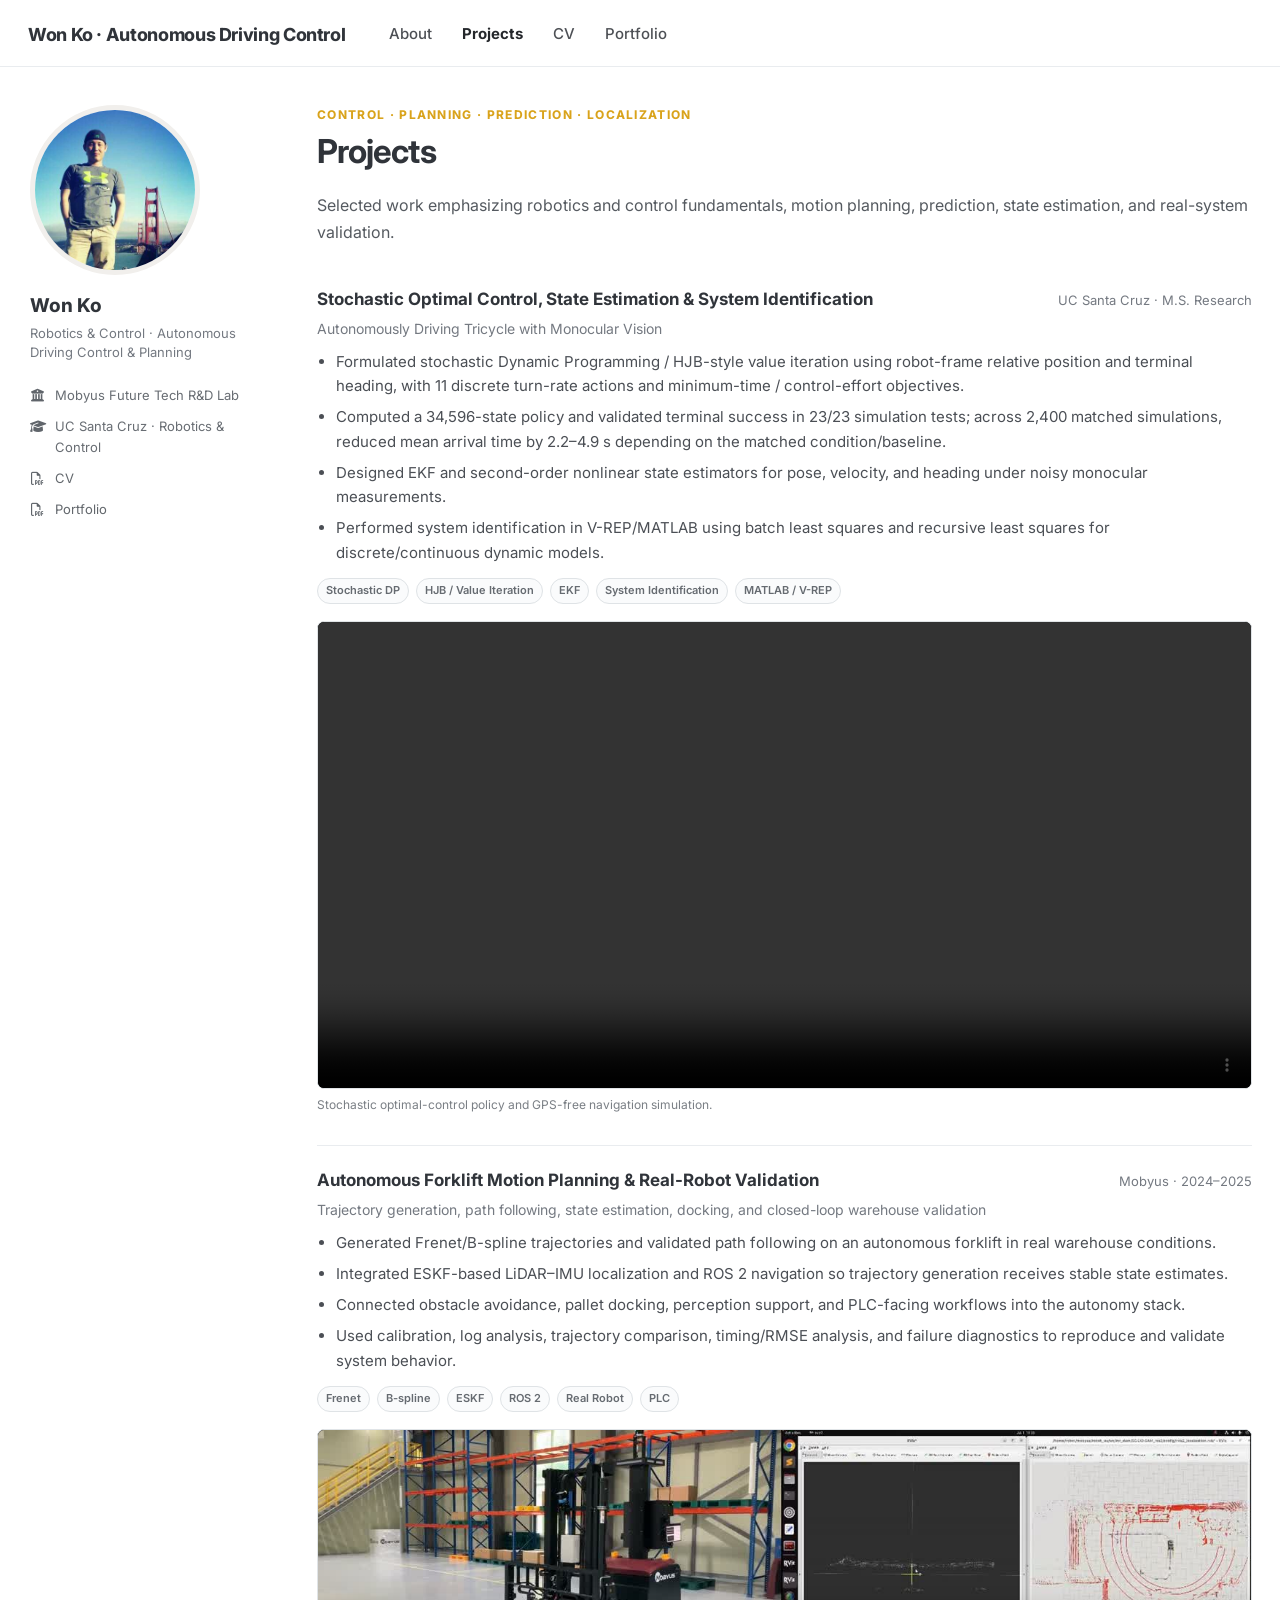
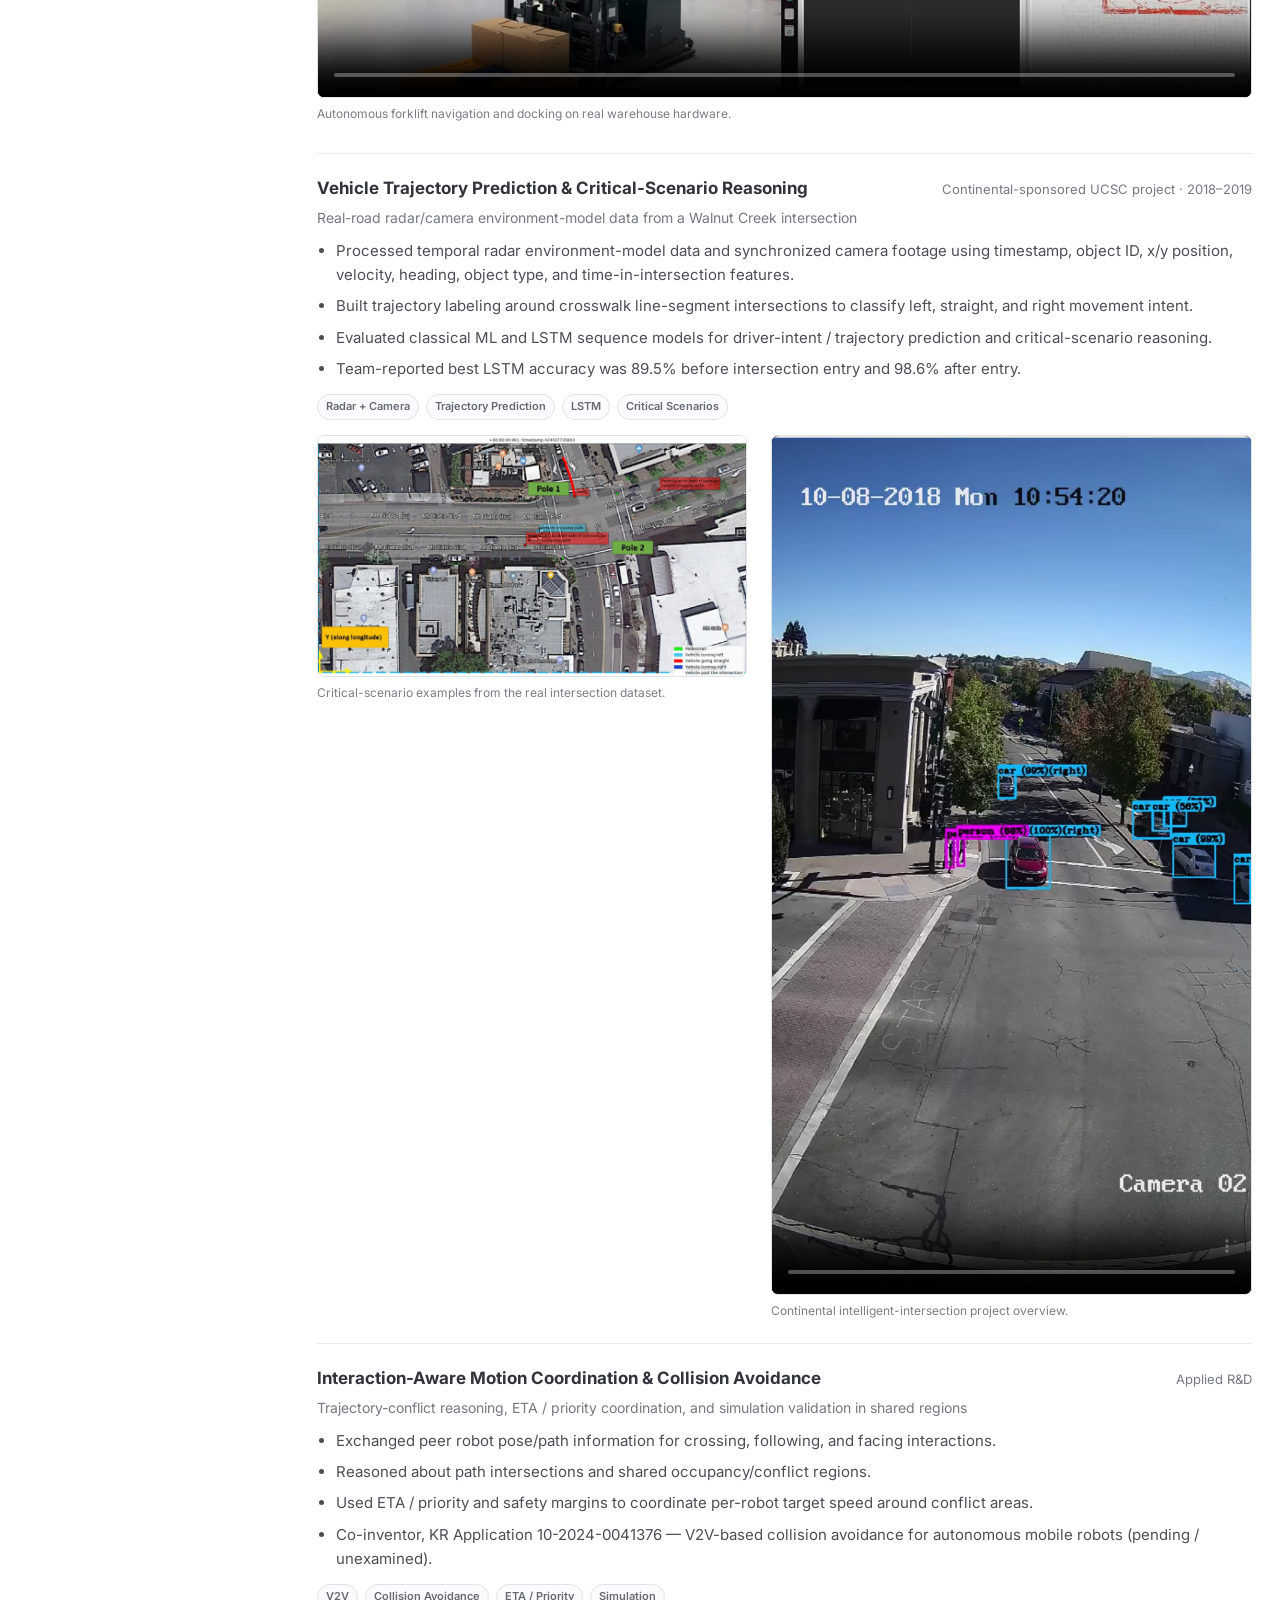
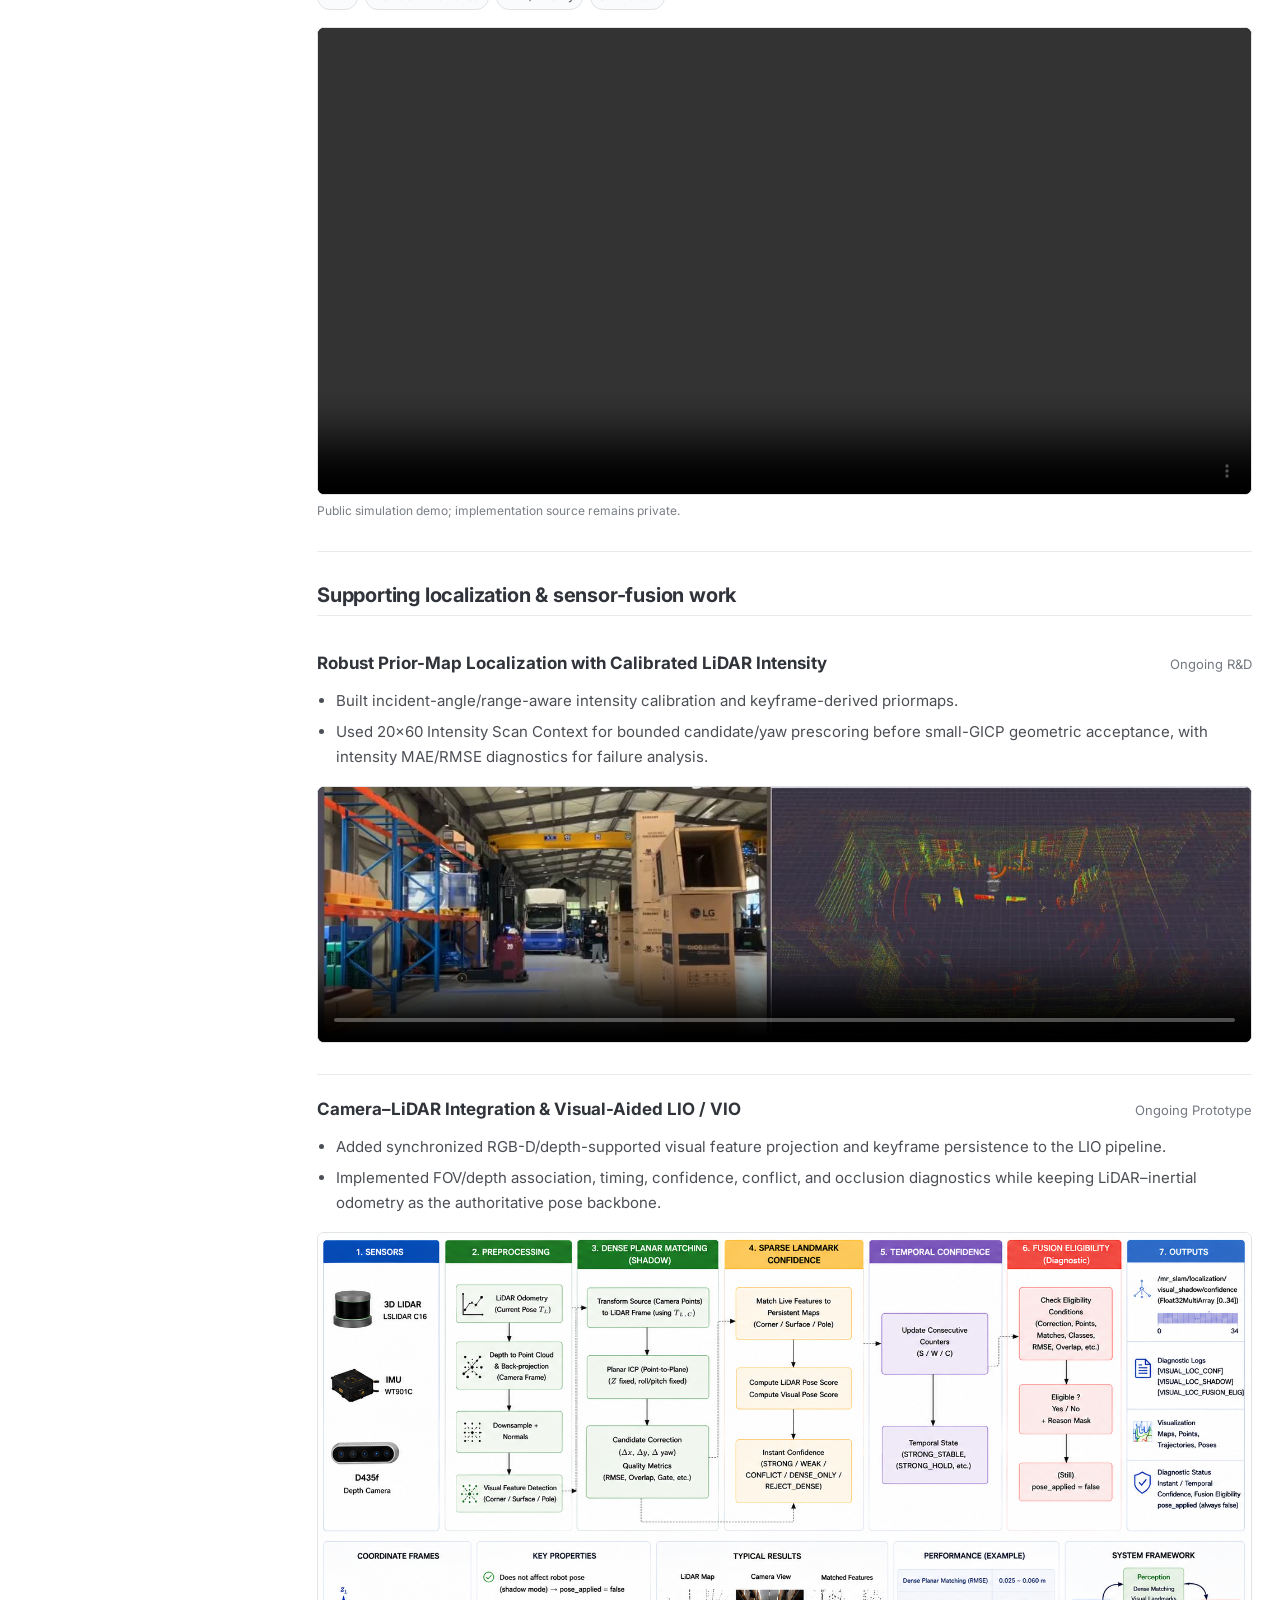
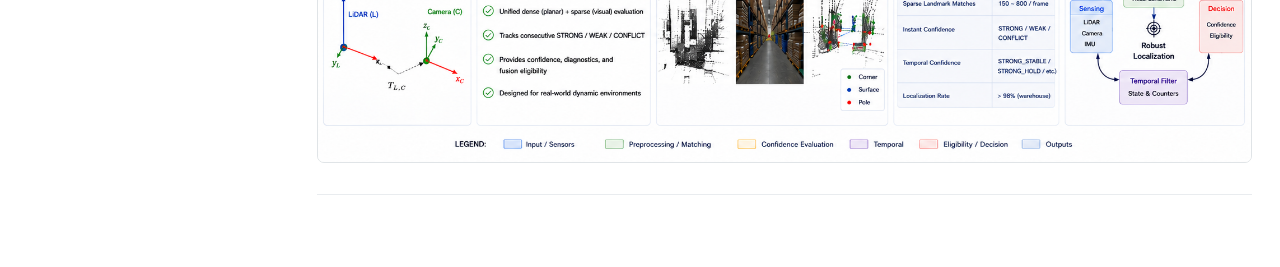
==== commit b7f8f83c: "Update index.html" ====
--- a/projects/index.html
+++ b/projects/index.html
@@ -1,329 +1,20 @@
 <!doctype html>
-<html lang="en">
-<head>
-  <meta charset="utf-8" />
-  <meta name="viewport" content="width=device-width,initial-scale=1" />
-  <meta name="description" content="Selected localization, SLAM, state-estimation, sensor-fusion, and autonomous robotics projects by Won Ko." />
-  <title>Projects · Won Ko</title>
+<html lang="en"><head>
+<meta charset="utf-8"><meta name="viewport" content="width=device-width,initial-scale=1"><meta name="description" content="Control, planning, prediction, state-estimation, and autonomous-robot projects by Won Ko."><title>Projects · Won Ko</title>
+<link rel="preconnect" href="https://fonts.googleapis.com"><link rel="preconnect" href="https://fonts.gstatic.com" crossorigin><link href="https://fonts.googleapis.com/css2?family=Inter:wght@400;500;600;700;800&display=swap" rel="stylesheet"><link rel="stylesheet" href="https://cdnjs.cloudflare.com/ajax/libs/font-awesome/6.5.0/css/all.min.css"><link rel="stylesheet" href="../assets/styles.css">
+</head><body><header class="topbar"><div class="topbar-inner"><a class="brand" href="../">Won Ko · Autonomous Driving Control</a><nav><a href="../">About</a><a class="active" href="./">Projects</a><a href="../cv/">CV</a><a href="../portfolio/">Portfolio</a></nav></div></header>
+<main class="wrap"><div class="grid"><aside class="sidebar"><img class="avatar" src="../assets/profile.jpg" alt="Won Ko"><div class="name">Won Ko</div><div class="title">Robotics &amp; Control · Autonomous Driving Control &amp; Planning</div><ul class="meta"><li><i class="fa-solid fa-building-columns"></i><span>Mobyus Future Tech R&amp;D Lab</span></li><li><i class="fa-solid fa-graduation-cap"></i><span>UC Santa Cruz · Robotics &amp; Control</span></li><li><i class="fa-regular fa-file-pdf"></i><span><a href="../assets/Won_Ko_RideFlux_Vehicle_Control_CV.pdf">CV</a></span></li><li><i class="fa-regular fa-file-pdf"></i><span><a href="../assets/Won_Ko_RideFlux_Control_Planning_Portfolio.pdf">Portfolio</a></span></li></ul></aside>
+<section class="main"><div class="kicker">Control · Planning · Prediction · Localization</div><h1>Projects</h1><p class="lead">Selected work emphasizing robotics and control fundamentals, motion planning, prediction, state estimation, and real-system validation.</p>
 
-  <link rel="preconnect" href="https://fonts.googleapis.com">
-  <link rel="preconnect" href="https://fonts.gstatic.com" crossorigin>
-  <link href="https://fonts.googleapis.com/css2?family=Inter:wght@400;500;600;700&display=swap" rel="stylesheet">
-  <link rel="stylesheet" href="https://cdnjs.cloudflare.com/ajax/libs/font-awesome/6.5.0/css/all.min.css">
-  <link rel="stylesheet" href="/assets/styles.css?v=22">
-</head>
+<div class="project-entry" id="optimal-control"><div class="entry-head"><h3>Stochastic Optimal Control, State Estimation &amp; System Identification</h3><span class="entry-date">UC Santa Cruz · M.S. Research</span></div><div class="entry-subtitle">Autonomously Driving Tricycle with Monocular Vision</div><ul class="entry-list"><li>Formulated stochastic Dynamic Programming / HJB-style value iteration using robot-frame relative position and terminal heading, with 11 discrete turn-rate actions and minimum-time / control-effort objectives.</li><li>Computed a 34,596-state policy and validated terminal success in 23/23 simulation tests; across 2,400 matched simulations, reduced mean arrival time by 2.2–4.9 s depending on the matched condition/baseline.</li><li>Designed EKF and second-order nonlinear state estimators for pose, velocity, and heading under noisy monocular measurements.</li><li>Performed system identification in V-REP/MATLAB using batch least squares and recursive least squares for discrete/continuous dynamic models.</li></ul><div class="tags"><span class="tag">Stochastic DP</span><span class="tag">HJB / Value Iteration</span><span class="tag">EKF</span><span class="tag">System Identification</span><span class="tag">MATLAB / V-REP</span></div><div class="media-wrap"><video controls preload="metadata" playsinline><source src="../assets/videos/stochastic_DP_controller.mp4" type="video/mp4"></video><div class="media-caption">Stochastic optimal-control policy and GPS-free navigation simulation.</div></div></div>
 
-<body>
-  <header class="topbar">
-    <div class="topbar-inner">
-      <a class="brand" href="/">Won Ko</a>
-      <nav>
-        <a href="/">About</a>
-        <a class="active" href="/projects/">Projects</a>
-        <a href="/teaching/">Teaching</a>
-        <a href="/cv/">CV</a>
-      </nav>
-    </div>
-  </header>
+<div class="project-entry" id="forklift"><div class="entry-head"><h3>Autonomous Forklift Motion Planning &amp; Real-Robot Validation</h3><span class="entry-date">Mobyus · 2024–2025</span></div><div class="entry-subtitle">Trajectory generation, path following, state estimation, docking, and closed-loop warehouse validation</div><ul class="entry-list"><li>Generated Frenet/B-spline trajectories and validated path following on an autonomous forklift in real warehouse conditions.</li><li>Integrated ESKF-based LiDAR–IMU localization and ROS 2 navigation so trajectory generation receives stable state estimates.</li><li>Connected obstacle avoidance, pallet docking, perception support, and PLC-facing workflows into the autonomy stack.</li><li>Used calibration, log analysis, trajectory comparison, timing/RMSE analysis, and failure diagnostics to reproduce and validate system behavior.</li></ul><div class="tags"><span class="tag">Frenet</span><span class="tag">B-spline</span><span class="tag">ESKF</span><span class="tag">ROS 2</span><span class="tag">Real Robot</span><span class="tag">PLC</span></div><div class="media-wrap"><video controls preload="metadata" playsinline poster="../assets/posters/AFL_DEMO1.jpg"><source src="../assets/videos/AFL_DEMO1.mp4" type="video/mp4"></video><div class="media-caption">Autonomous forklift navigation and docking on real warehouse hardware.</div></div></div>
 
-  <main class="wrap">
-    <div class="grid">
-      <aside class="card sidebar">
-        <img class="avatar" src="/assets/profile.jpg" alt="Profile photo">
-        <div class="name">Won Ko</div>
-        <div class="title">Localization &amp; SLAM • Sensor Fusion • State Estimation • Autonomous Robotics</div>
-        <ul class="meta">
-          <li><i class="fa-solid fa-location-dot"></i><span>Seoul, South Korea</span></li>
-          <li><i class="fa-solid fa-building-columns"></i><span><span>Senior Researcher</span><br><span>Mobyus Future Tech R&amp;D Lab</span></span></li>
-          <li><i class="fa-solid fa-graduation-cap"></i><span><span>M.S. / B.S. Computer Engineering</span><br><span>UC Santa Cruz</span></span></li>
-          <li><i class="fa-solid fa-envelope"></i><span><a href="mailto:kowon861@gmail.com">kowon861@gmail.com</a></span></li>
-          <li><i class="fa-brands fa-github"></i><span><a href="https://github.com/Won-Ko">GitHub</a></span></li>
-        </ul>
-      </aside>
+<div class="project-entry" id="continental"><div class="entry-head"><h3>Vehicle Trajectory Prediction &amp; Critical-Scenario Reasoning</h3><span class="entry-date">Continental-sponsored UCSC project · 2018–2019</span></div><div class="entry-subtitle">Real-road radar/camera environment-model data from a Walnut Creek intersection</div><ul class="entry-list"><li>Processed temporal radar environment-model data and synchronized camera footage using timestamp, object ID, x/y position, velocity, heading, object type, and time-in-intersection features.</li><li>Built trajectory labeling around crosswalk line-segment intersections to classify left, straight, and right movement intent.</li><li>Evaluated classical ML and LSTM sequence models for driver-intent / trajectory prediction and critical-scenario reasoning.</li><li>Team-reported best LSTM accuracy was 89.5% before intersection entry and 98.6% after entry.</li></ul><div class="tags"><span class="tag">Radar + Camera</span><span class="tag">Trajectory Prediction</span><span class="tag">LSTM</span><span class="tag">Critical Scenarios</span></div><div class="split-media"><div><img src="../assets/videos/critical_scenarios.gif" alt="Critical scenario examples"><div class="media-caption">Critical-scenario examples from the real intersection dataset.</div></div><div><video controls preload="metadata" playsinline poster="../assets/posters/Continental.jpg"><source src="../assets/videos/Continental.mp4" type="video/mp4"></video><div class="media-caption">Continental intelligent-intersection project overview.</div></div></div></div>
 
-      <section class="card main">
-        <div class="hero-kicker">Selected Technical Work</div>
-        <h1>Localization &amp; Robotics Projects</h1>
-        <p class="lead">Current R&amp;D in localization, state estimation, sensor integration, and real-robot autonomy.</p>
+<div class="project-entry" id="v2v"><div class="entry-head"><h3>Interaction-Aware Motion Coordination &amp; Collision Avoidance</h3><span class="entry-date">Applied R&amp;D</span></div><div class="entry-subtitle">Trajectory-conflict reasoning, ETA / priority coordination, and simulation validation in shared regions</div><ul class="entry-list"><li>Exchanged peer robot pose/path information for crossing, following, and facing interactions.</li><li>Reasoned about path intersections and shared occupancy/conflict regions.</li><li>Used ETA / priority and safety margins to coordinate per-robot target speed around conflict areas.</li><li>Co-inventor, KR Application 10-2024-0041376 — V2V-based collision avoidance for autonomous mobile robots (pending / unexamined).</li></ul><div class="tags"><span class="tag">V2V</span><span class="tag">Collision Avoidance</span><span class="tag">ETA / Priority</span><span class="tag">Simulation</span></div><div class="media-wrap"><video controls preload="metadata" playsinline><source src="../assets/videos/v2v_collision_avoidance.mp4" type="video/mp4"></video><div class="media-caption">Public simulation demo; implementation source remains private.</div></div></div>
 
-        <div class="tag-row project-tags">
-          <span class="tag">LIO-SAM / SC-LIO-SAM</span>
-          <span class="tag">GTSAM / iSAM2</span>
-          <span class="tag">ESKF / IMU Preintegration</span>
-          <span class="tag">Intensity Scan Context</span>
-          <span class="tag">RGB-D / Visual-Aided LIO</span>
-          <span class="tag">ROS 2</span>
-        </div>
-
-        <div class="item featured-project" id="intensity-localization">
-          <div class="row">
-            <span class="where">Robust Prior-Map Localization with Calibrated LiDAR Intensity</span>
-            <span class="when">Ongoing R&amp;D</span>
-          </div>
-          <div class="sub">Global localization / relocalization for repetitive warehouse environments</div>
-
-          <div class="project-media wide-media">
-            <div class="media-col">
-              <div class="media">
-                <video controls preload="metadata" playsinline poster="/assets/intensity_localization_poster.jpg">
-                  <source src="/assets/videos/intensity_localization.mp4" type="video/mp4">
-                  Your browser does not support the video tag.
-                </video>
-              </div>
-              <div class="demo-caption">Demo: warehouse localization with LiDAR-intensity map visualization and real-robot operation</div>
-            </div>
-            <div class="content">
-              <ul>
-                <li><b>Intensity calibration:</b> built incident-angle/range-aware reflectivity calibration and keyframe-derived intensity priormaps that remain pose-consistent with the geometric map.</li>
-                <li><b>Global hypothesis ranking:</b> implemented 20×60 Intensity Scan Context with bounded candidate/yaw prescoring before small-GICP geometric acceptance.</li>
-                <li><b>Validation:</b> instrumented intensity MAE/RMSE and localization diagnostics; Recall@K, false-match, pose-error, and perturbation evaluation is in progress.</li>
-              </ul>
-              <div class="tag-row">
-                <span class="tag">Intensity Scan Context</span><span class="tag">Priormap</span><span class="tag">small-GICP</span><span class="tag">Relocalization</span>
-              </div>
-            </div>
-          </div>
-        </div>
-
-        <div class="item" id="visual-lio">
-          <div class="row">
-            <span class="where">Camera–LiDAR Integration and Visual-Aided LIO</span>
-            <span class="when">Ongoing Prototype</span>
-          </div>
-          <div class="sub">Visual/depth cues as support for a LiDAR–inertial localization backbone</div>
-
-          <div class="pipeline" aria-label="Visual-aided LIO pipeline">
-            <span>LIO pose backbone</span><i class="fa-solid fa-arrow-right"></i>
-            <span>RGB-D / depth sync</span><i class="fa-solid fa-arrow-right"></i>
-            <span>Visual feature projection</span><i class="fa-solid fa-arrow-right"></i>
-            <span>Keyframe visual maps</span>
-          </div>
-        
-          <div class="media" style="margin: 18px 0 20px;">
-            <img src="/assets/posters/camera_lidar_visual_aided_lio_summary.png"
-                 alt="Camera–LiDAR Integration and Visual-Aided LIO summary diagram"
-                 style="width:100%; height:auto; display:block; border-radius:10px;">
-          </div>
-          
-          <ul>
-            <li>Defined camera–LiDAR mounting and TF integration with LIO-SAM retained as the authoritative robot pose, avoiding competing VIO TF trees.</li>
-            <li>Added synchronized RGB-D/depth-supported feature projection with timing, FOV/depth association, confidence, conflict, and occlusion diagnostics for controlled visual weighting.</li>
-            <li>Persisted per-keyframe visual depth/RGB and corner/surface/pole clouds and rebuilt global visual maps; asynchronous RGB updates preserve depth/feature processing when color arrives later.</li>
-          </ul>
-        </div>
-
-        <details class="tech-details">
-          <summary>Localization stack reliability &amp; optimization details</summary>
-          <div class="details-body">
-            <ul>
-              <li>Improved a LIO-SAM / SC-LIO-SAM-derived ROS 2 stack with GTSAM/iSAM2, IMU-preintegration recovery, scan-to-map safeguards, abnormal-motion diagnostics, and map-integrity protection.</li>
-              <li>Added Hessian damping, Cholesky/SVD fallback, degeneracy projection, bounded optimization updates, and rollback for ill-conditioned scan-to-map cases.</li>
-              <li>Controlled single-factory-bag A/B testing reduced mean localization cycle time from 45.75 to 42.49 ms (7.1%) and P95 from 64.11 to 60.52 ms (5.6%); repeat-bag validation remains pending.</li>
-            </ul>
-          </div>
-        </details>
-
-        <div class="item" id="forklift-localization">
-          <div class="row">
-            <span class="where">Autonomous Forklift System Development &amp; Validation</span>
-            <span class="when">Nov 2024 · Oct 2025</span>
-          </div>
-          <div class="sub">Mobyus Future Tech R&amp;D Lab · real warehouse hardware</div>
-
-          <div class="project-media">
-            <div class="media-col">
-              <div class="media">
-                <video controls preload="metadata" playsinline poster="/assets/AFL_DEMO1_poster.jpg">
-                  <source src="/assets/videos/AFL_DEMO1.mp4" type="video/mp4">
-                  Your browser does not support the video tag.
-                </video>
-              </div>
-              <div class="demo-caption">Demo: autonomous forklift localization, navigation, and docking</div>
-            </div>
-            <div class="content">
-              <ul>
-                <li><b>Localization:</b> built and validated an ESKF-based LiDAR–IMU localization stack, achieving ≤30 mm position error in controlled testbed evaluation.</li>
-                <li><b>Calibration:</b> implemented camera-to-ground projective calibration and planar LiDAR/base SE(2) trajectory calibration with before/after position/yaw RMSE reporting.</li>
-                <li><b>Autonomy integration:</b> integrated localization with navigation, Frenet/B-spline trajectory tracking, PLC workflows, and real-robot validation.</li>
-              </ul>
-            </div>
-          </div>
-
-          <div class="project-media afl-row">
-            <div class="media-col">
-              <div class="media">
-                <video controls preload="metadata" playsinline poster="/assets/AFL_avoidance_poster.jpg">
-                  <source src="/assets/videos/AFL_avoidance.mp4" type="video/mp4">
-                  Your browser does not support the video tag.
-                </video>
-              </div>
-              <div class="demo-caption">Demo: depth camera + LiDAR obstacle detection and avoidance</div>
-            </div>
-            <div class="content">
-              <ul>
-                <li><b>Perception support:</b> fused RealSense D435f depth data with 2D LiDAR for obstacle detection and navigation safety under occlusion, moving objects, and reflective surfaces.</li>
-              </ul>
-            </div>
-          </div>
-
-          <div class="project-media afl-row">
-            <div class="media-col">
-              <div class="media">
-                <video controls preload="metadata" playsinline poster="/assets/AFL_pallet_perception_poster.jpg">
-                  <source src="/assets/videos/AFL_pallet_perception.mp4" type="video/mp4">
-                  Your browser does not support the video tag.
-                </video>
-              </div>
-              <div class="demo-caption">Demo: pallet-hole keypoints and truck free-space perception</div>
-            </div>
-            <div class="content">
-              <ul>
-                <li><b>Precision perception:</b> developed pallet fork-pocket keypoint estimation and pallet sizing using SICK Visionary-T Mini with learned keypoints and geometric constraints; validated detection at 4 m with ~0.5° angular error.</li>
-                <li><b>Free-space estimation:</b> used ZED2i stereo and object detection to estimate available loading space in truck/trailer scenes.</li>
-              </ul>
-            </div>
-          </div>
-        </div>
-
-
-        <div class="item" id="continental-intelligent-intersection">
-          <div class="row">
-            <span class="where">Continental Intelligent Intersection - Real-World Vehicle Data</span>
-            <span class="when">Sep 2018 · Jun 2019</span>
-          </div>
-          <div class="sub">Continental-sponsored UC Santa Cruz project · radar/camera environment-model data from a real Walnut Creek intersection</div>
-
-          <div class="project-media">
-            <div class="media-col" style="width:100%; max-width:420px;">
-              <div style="width:100%; height:240px; overflow:hidden; border-radius:10px;">
-                <img src="/assets/videos/critical_scenarios.gif"
-                     alt="Continental Intelligent Intersection critical-scenario visualization"
-                     style="width:100%; height:100%; object-fit:cover; display:block;">
-              </div>
-
-              <div style="width:100%; height:240px; margin-top:8px; overflow:hidden; border-radius:10px; background:#000;">
-                <video controls preload="metadata" playsinline
-                       style="width:100%; height:100%; object-fit:contain; display:block;">
-                  <source src="/assets/videos/Continental.mp4" type="video/mp4">
-                  Your browser does not support the video tag.
-                </video>
-              </div>
-            </div>
-
-            <div class="content">
-              <ul>
-                <li><b>Real-world sensor data:</b> worked on a team project using Continental-provided temporal radar environment-model data and camera footage from a real intelligent-intersection test site.</li>
-                <li><b>Trajectory preprocessing:</b> processed timestamped object trajectories using object ID, x/y position, velocity, heading, object type, and time-in-intersection features; built turn-direction labeling and cleaning around crosswalk line-segment intersections.</li>
-                <li><b>Sequence prediction:</b> evaluated classical machine-learning and LSTM models for driver-intent / vehicle-trajectory prediction; team results reported 89.5% before-intersection and 98.6% after-intersection accuracy for the best LSTM configuration.</li>
-                <li><b>Safety reasoning:</b> connected predicted vehicle intent and path geometry to critical scenarios including vehicle-path crossings, shared exit/lane conflicts, and vehicle-pedestrian crosswalk conflicts.</li>
-              </ul>
-
-              <div class="tag-row">
-                <span class="tag">Real-World Data</span>
-                <span class="tag">Radar + Camera</span>
-                <span class="tag">LSTM</span>
-                <span class="tag">Trajectory Prediction</span>
-                <span class="tag">Critical Scenarios</span>
-              </div>
-            </div>
-          </div>
-        </div>
-
-        <div class="item" id="v2v-collision-avoidance">
-          <div class="row">
-            <span class="where">V2V Multi-Robot Collision Avoidance</span>
-            <span class="when">Patent-related R&amp;D</span>
-          </div>
-          <div class="sub">Peer-to-peer motion coordination for crossing, following, and facing interactions</div>
-
-          <div class="project-media">
-            <div class="media-col">
-              <div class="media">
-                <video controls preload="metadata" playsinline poster="/assets/v2v_collision_avoidance_poster.jpg">
-                  <source src="/assets/videos/v2v_collision_avoidance.mp4" type="video/mp4">
-                  Your browser does not support the video tag.
-                </video>
-              </div>
-              <div class="demo-caption">Demo: multi-robot V2V collision-avoidance simulation with path-interaction and speed coordination</div>
-            </div>
-
-            <div class="content">
-              <ul>
-                <li><b>Interaction handling:</b> developed crossing, following, and facing logic from peer pose, path, footprint, direction, and relative geometry.</li>
-                <li><b>Collision avoidance:</b> evaluated path intersections and occupancy regions, then used ETA / priority and safety margins to coordinate target speed around shared conflict areas.</li>
-                <li><b>V2V integration:</b> exchanged robot state and path information and generated per-robot speed-control actions for multi-robot motion coordination.</li>
-                <li><b>Patent:</b> co-inventor on KR patent application 10-2024-0041376 covering V2V-based collision avoidance for autonomous mobile robots in following scenarios.</li>
-              </ul>
-
-              <div class="tag-row">
-                <span class="tag">V2V</span>
-                <span class="tag">Multi-Robot</span>
-                <span class="tag">Collision Avoidance</span>
-                <span class="tag">ETA / Priority</span>
-                <span class="tag">Path Interaction</span>
-              </div>
-            </div>
-          </div>
-        </div>
-
-        <div class="item" id="tricycle-stochastic-dp">
-          <div class="row">
-            <span class="where">Autonomously Driving Tricycle with Monocular Vision</span>
-            <span class="when">M.S. Project · UC Santa Cruz</span>
-          </div>
-          <div class="sub">Vision-based state estimation and stochastic optimal control for GPS-free autonomous navigation</div>
-
-          <div class="project-media">
-            <div class="media-col">
-              <div class="media">
-                <video controls preload="metadata" playsinline>
-                  <source src="/assets/videos/stochastic_DP_controller.mp4" type="video/mp4">
-                  Your browser does not support the video tag.
-                </video>
-              </div>
-              <div class="demo-caption">Demo: stochastic Dynamic Programming / HJB policy execution in V-REP simulation</div>
-            </div>
-
-            <div class="content">
-              <ul>
-                <li><b>State estimation:</b> used monocular vision with EKF / nonlinear state estimation to estimate pose, velocity, and heading under measurement and model uncertainty.</li>
-                <li><b>Camera calibration:</b> implemented single-pose and two-pose monocular calibration using projective geometry and least-squares estimation.</li>
-                <li><b>Stochastic optimal control:</b> implemented stochastic Dynamic Programming / HJB value iteration using robot-frame relative position and terminal heading to compute a minimum-time / control-effort policy.</li>
-                <li><b>System integration:</b> connected vision-based state estimation with the stochastic controller and validated closed-loop autonomous navigation in simulation.</li>
-              </ul>
-
-              <div class="tag-row">
-                <span class="tag">Monocular Vision</span>
-                <span class="tag">EKF</span>
-                <span class="tag">Stochastic DP</span>
-                <span class="tag">HJB</span>
-                <span class="tag">Optimal Control</span>
-              </div>
-            </div>
-          </div>
-        </div>
-
-        <h2 class="section-heading">Earlier robotics &amp; perception work</h2>
-<details class="project-archive">
-          <summary>Autonomous Mechatronics Robot · Apr 2019 – Jun 2019</summary>
-          <div class="project-media archive-media">
-            <div class="media-col">
-              <div class="media">
-                <video controls preload="metadata" playsinline poster="/assets/Mechatronics_poster.jpg">
-                  <source src="/assets/videos/Mechatronics.mp4" type="video/mp4">
-                </video>
-              </div>
-            </div>
-            <div class="content">
-              <ul>
-                <li>Built a real autonomous robot with Uno32, DC motors, servos, optical/IR sensing, custom signal-conditioning circuits, and an event-driven hierarchical state machine in Embedded C.</li>
-                <li>Integrated synchronous sensor sampling, H-bridge/PWM motor control, obstacle handling, and end-to-end hardware/software testing.</li>
-              </ul>
-            </div>
-          </div>
-        </details>
-      </section>
-    </div>
-  </main>
-</body>
-</html>
+<h2>Supporting localization &amp; sensor-fusion work</h2>
+<div class="project-entry" id="intensity-localization"><div class="entry-head"><h3>Robust Prior-Map Localization with Calibrated LiDAR Intensity</h3><span class="entry-date">Ongoing R&amp;D</span></div><ul class="entry-list"><li>Built incident-angle/range-aware intensity calibration and keyframe-derived priormaps.</li><li>Used 20×60 Intensity Scan Context for bounded candidate/yaw prescoring before small-GICP geometric acceptance, with intensity MAE/RMSE diagnostics for failure analysis.</li></ul><div class="media-wrap"><video controls preload="metadata" playsinline poster="../assets/posters/intensity_localization.jpg"><source src="../assets/videos/intensity_localization.mp4" type="video/mp4"></video></div></div>
+<div class="project-entry" id="visual-lio"><div class="entry-head"><h3>Camera–LiDAR Integration &amp; Visual-Aided LIO / VIO</h3><span class="entry-date">Ongoing Prototype</span></div><ul class="entry-list"><li>Added synchronized RGB-D/depth-supported visual feature projection and keyframe persistence to the LIO pipeline.</li><li>Implemented FOV/depth association, timing, confidence, conflict, and occlusion diagnostics while keeping LiDAR–inertial odometry as the authoritative pose backbone.</li></ul><div class="media-wrap"><img src="../assets/posters/camera_lidar_visual_aided_lio_summary.png" alt="Camera-LiDAR visual-aided LIO summary"></div></div>
+</section></div></main></body></html>
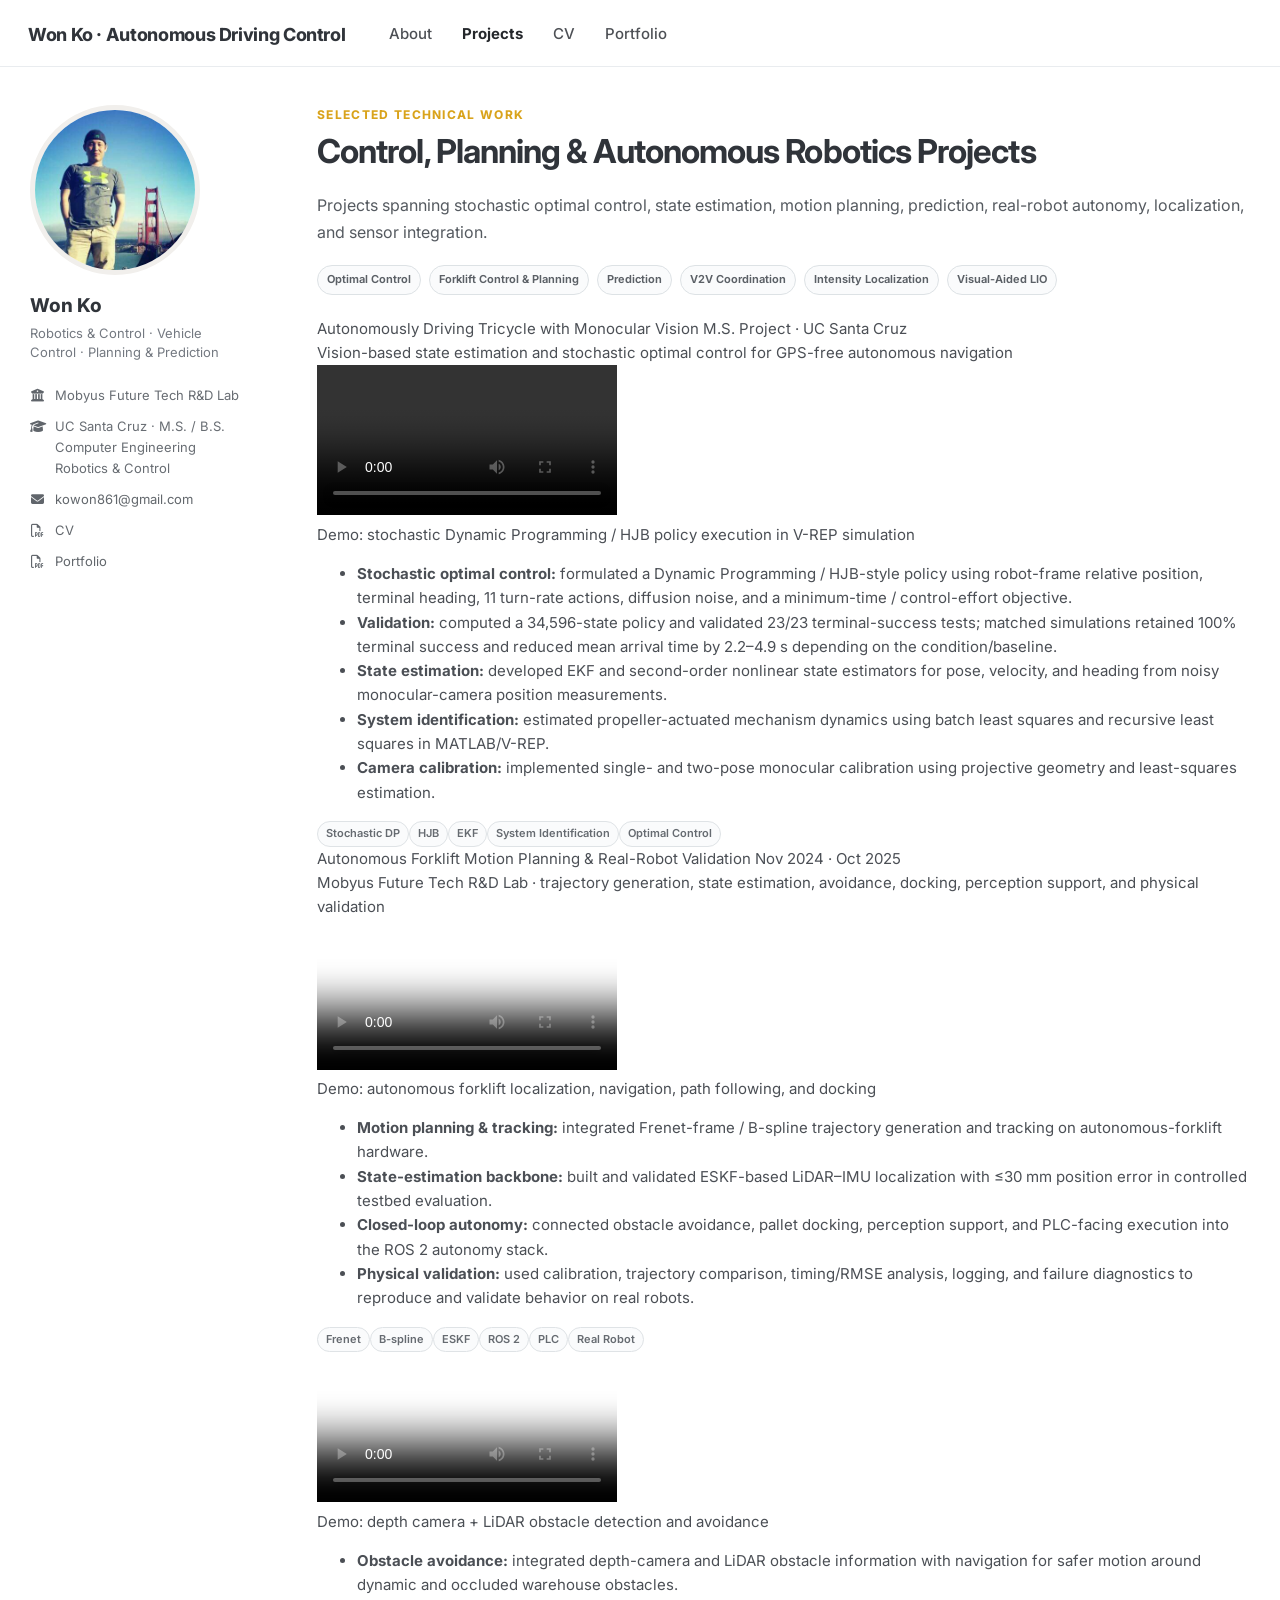
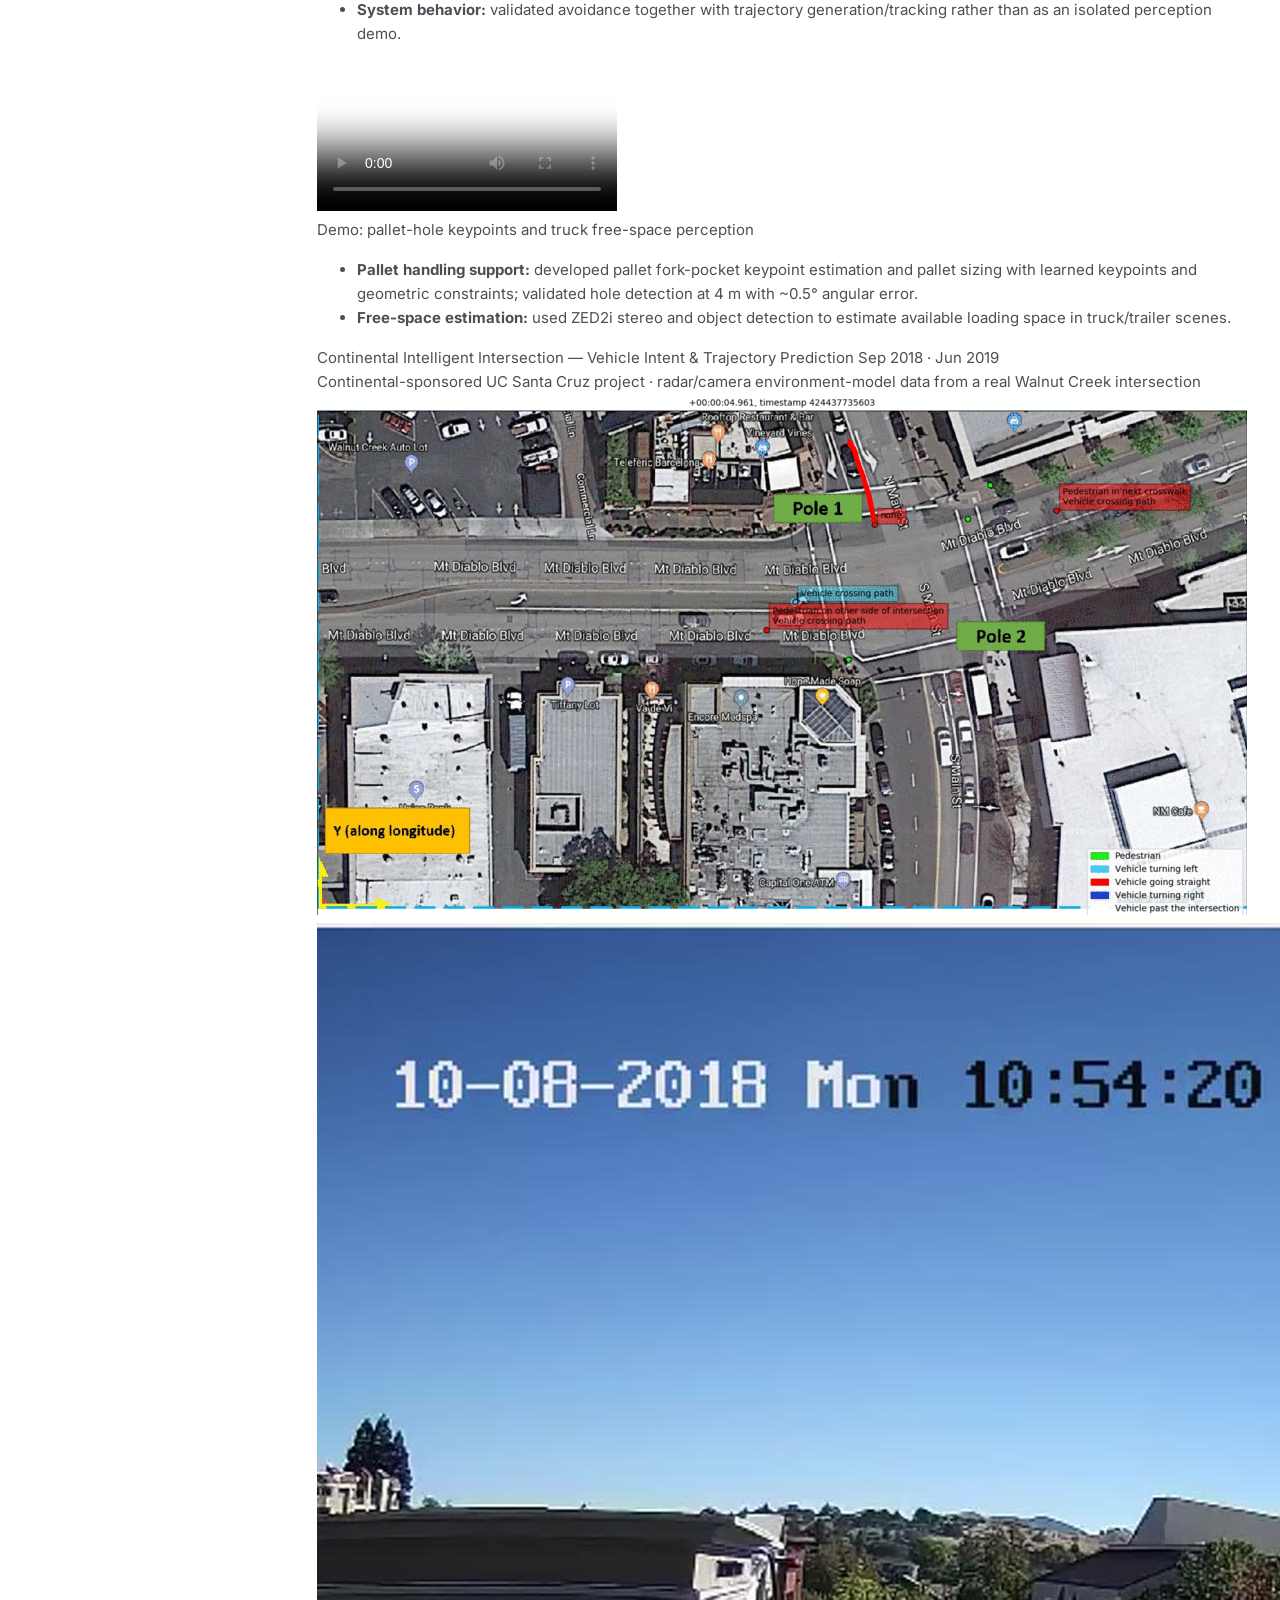
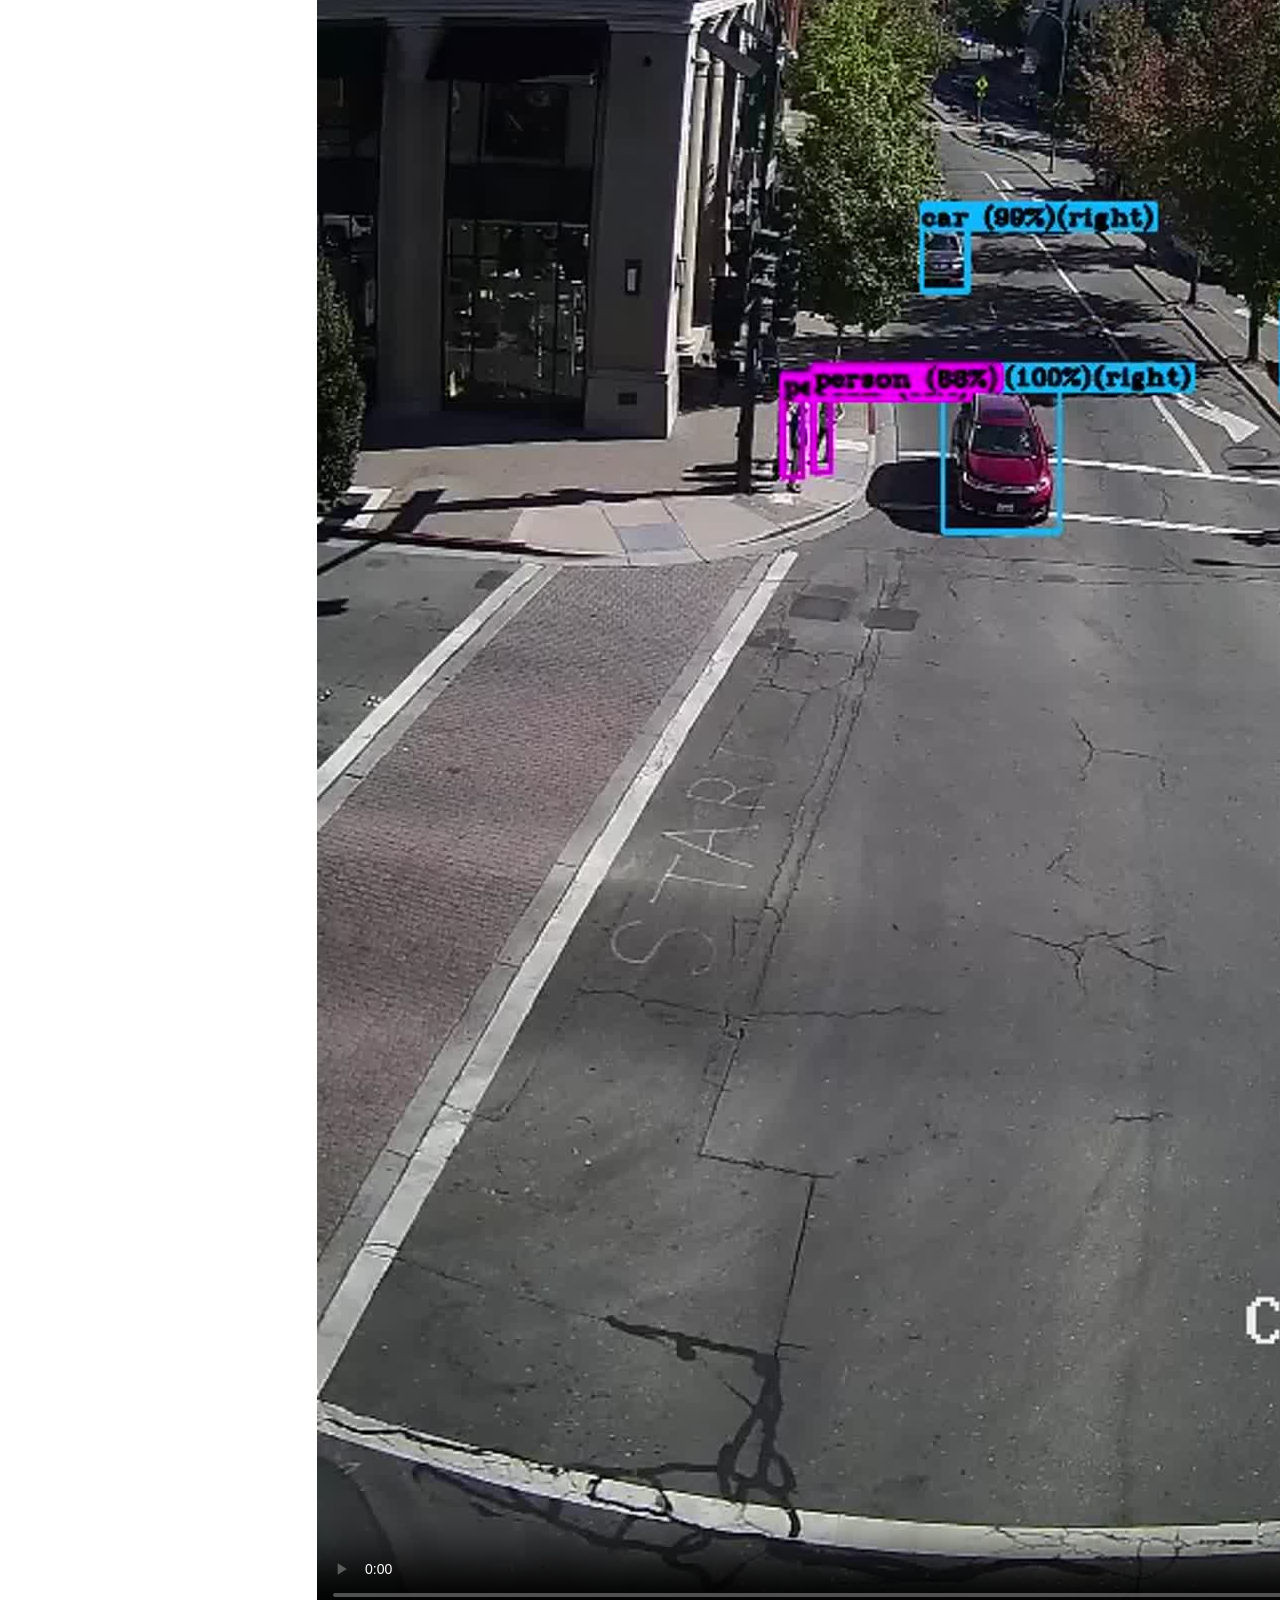
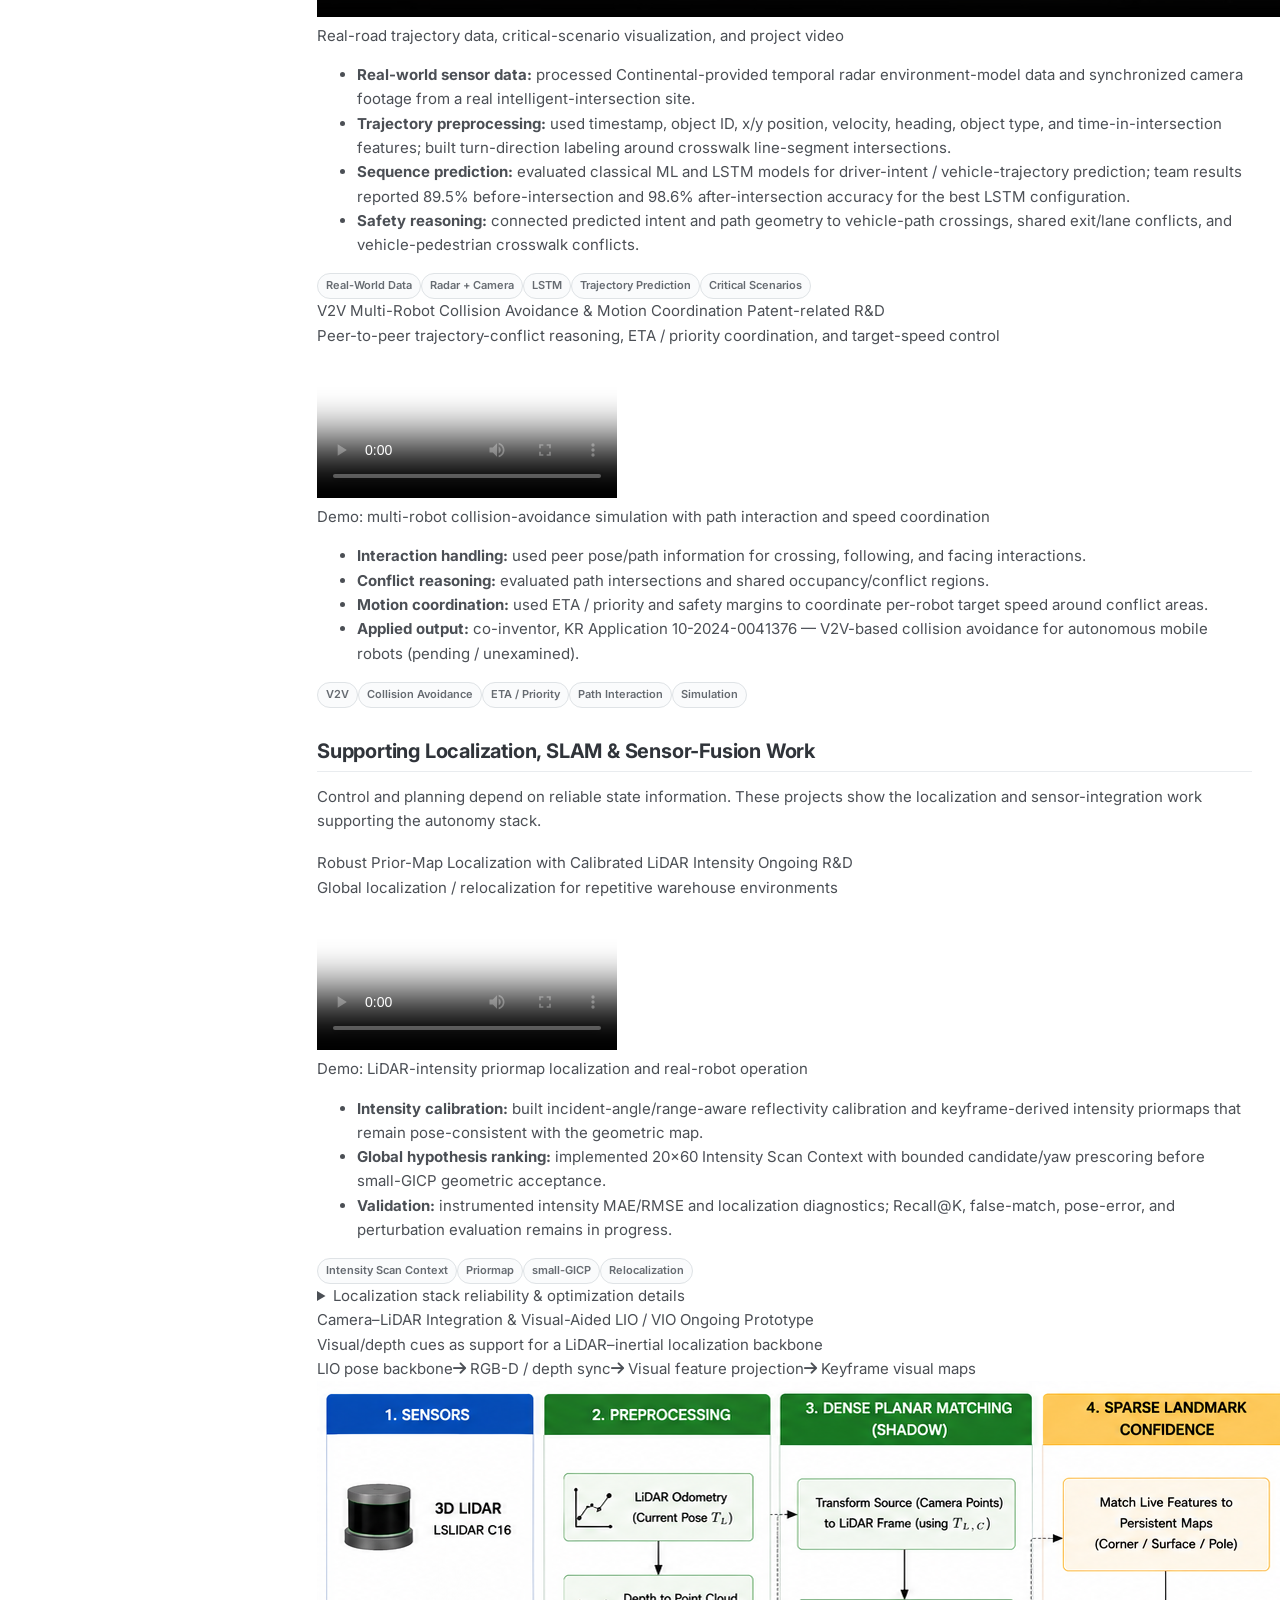
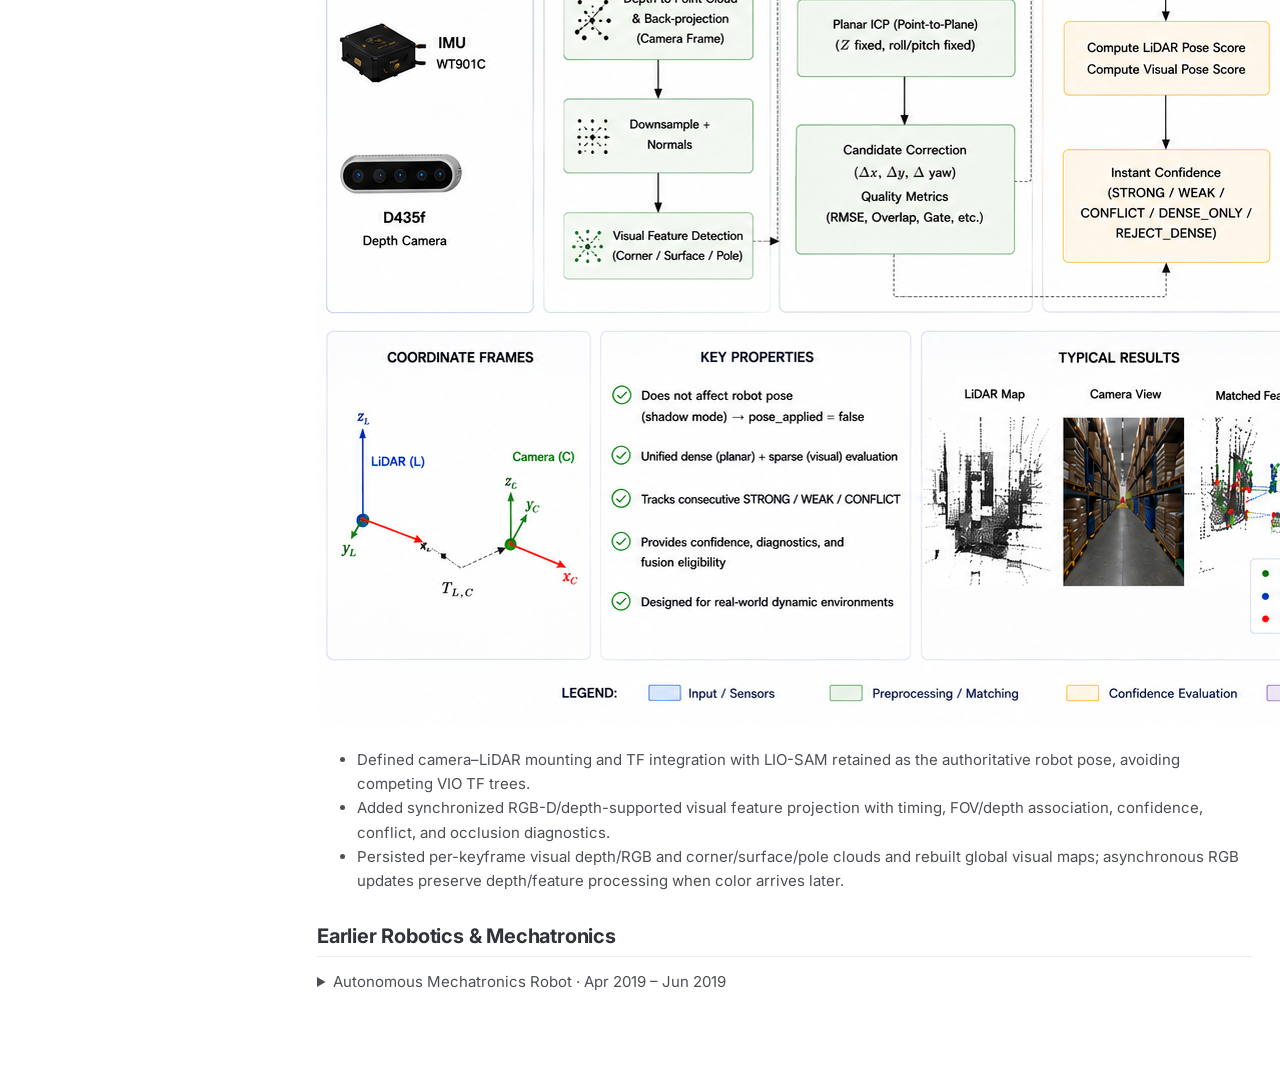
==== commit 835df268: "Update index.html" ====
--- a/projects/index.html
+++ b/projects/index.html
@@ -1,20 +1,319 @@
 <!doctype html>
-<html lang="en"><head>
-<meta charset="utf-8"><meta name="viewport" content="width=device-width,initial-scale=1"><meta name="description" content="Control, planning, prediction, state-estimation, and autonomous-robot projects by Won Ko."><title>Projects · Won Ko</title>
-<link rel="preconnect" href="https://fonts.googleapis.com"><link rel="preconnect" href="https://fonts.gstatic.com" crossorigin><link href="https://fonts.googleapis.com/css2?family=Inter:wght@400;500;600;700;800&display=swap" rel="stylesheet"><link rel="stylesheet" href="https://cdnjs.cloudflare.com/ajax/libs/font-awesome/6.5.0/css/all.min.css"><link rel="stylesheet" href="../assets/styles.css">
-</head><body><header class="topbar"><div class="topbar-inner"><a class="brand" href="../">Won Ko · Autonomous Driving Control</a><nav><a href="../">About</a><a class="active" href="./">Projects</a><a href="../cv/">CV</a><a href="../portfolio/">Portfolio</a></nav></div></header>
-<main class="wrap"><div class="grid"><aside class="sidebar"><img class="avatar" src="../assets/profile.jpg" alt="Won Ko"><div class="name">Won Ko</div><div class="title">Robotics &amp; Control · Autonomous Driving Control &amp; Planning</div><ul class="meta"><li><i class="fa-solid fa-building-columns"></i><span>Mobyus Future Tech R&amp;D Lab</span></li><li><i class="fa-solid fa-graduation-cap"></i><span>UC Santa Cruz · Robotics &amp; Control</span></li><li><i class="fa-regular fa-file-pdf"></i><span><a href="../assets/Won_Ko_RideFlux_Vehicle_Control_CV.pdf">CV</a></span></li><li><i class="fa-regular fa-file-pdf"></i><span><a href="../assets/Won_Ko_RideFlux_Control_Planning_Portfolio.pdf">Portfolio</a></span></li></ul></aside>
-<section class="main"><div class="kicker">Control · Planning · Prediction · Localization</div><h1>Projects</h1><p class="lead">Selected work emphasizing robotics and control fundamentals, motion planning, prediction, state estimation, and real-system validation.</p>
-
-<div class="project-entry" id="optimal-control"><div class="entry-head"><h3>Stochastic Optimal Control, State Estimation &amp; System Identification</h3><span class="entry-date">UC Santa Cruz · M.S. Research</span></div><div class="entry-subtitle">Autonomously Driving Tricycle with Monocular Vision</div><ul class="entry-list"><li>Formulated stochastic Dynamic Programming / HJB-style value iteration using robot-frame relative position and terminal heading, with 11 discrete turn-rate actions and minimum-time / control-effort objectives.</li><li>Computed a 34,596-state policy and validated terminal success in 23/23 simulation tests; across 2,400 matched simulations, reduced mean arrival time by 2.2–4.9 s depending on the matched condition/baseline.</li><li>Designed EKF and second-order nonlinear state estimators for pose, velocity, and heading under noisy monocular measurements.</li><li>Performed system identification in V-REP/MATLAB using batch least squares and recursive least squares for discrete/continuous dynamic models.</li></ul><div class="tags"><span class="tag">Stochastic DP</span><span class="tag">HJB / Value Iteration</span><span class="tag">EKF</span><span class="tag">System Identification</span><span class="tag">MATLAB / V-REP</span></div><div class="media-wrap"><video controls preload="metadata" playsinline><source src="../assets/videos/stochastic_DP_controller.mp4" type="video/mp4"></video><div class="media-caption">Stochastic optimal-control policy and GPS-free navigation simulation.</div></div></div>
-
-<div class="project-entry" id="forklift"><div class="entry-head"><h3>Autonomous Forklift Motion Planning &amp; Real-Robot Validation</h3><span class="entry-date">Mobyus · 2024–2025</span></div><div class="entry-subtitle">Trajectory generation, path following, state estimation, docking, and closed-loop warehouse validation</div><ul class="entry-list"><li>Generated Frenet/B-spline trajectories and validated path following on an autonomous forklift in real warehouse conditions.</li><li>Integrated ESKF-based LiDAR–IMU localization and ROS 2 navigation so trajectory generation receives stable state estimates.</li><li>Connected obstacle avoidance, pallet docking, perception support, and PLC-facing workflows into the autonomy stack.</li><li>Used calibration, log analysis, trajectory comparison, timing/RMSE analysis, and failure diagnostics to reproduce and validate system behavior.</li></ul><div class="tags"><span class="tag">Frenet</span><span class="tag">B-spline</span><span class="tag">ESKF</span><span class="tag">ROS 2</span><span class="tag">Real Robot</span><span class="tag">PLC</span></div><div class="media-wrap"><video controls preload="metadata" playsinline poster="../assets/posters/AFL_DEMO1.jpg"><source src="../assets/videos/AFL_DEMO1.mp4" type="video/mp4"></video><div class="media-caption">Autonomous forklift navigation and docking on real warehouse hardware.</div></div></div>
-
-<div class="project-entry" id="continental"><div class="entry-head"><h3>Vehicle Trajectory Prediction &amp; Critical-Scenario Reasoning</h3><span class="entry-date">Continental-sponsored UCSC project · 2018–2019</span></div><div class="entry-subtitle">Real-road radar/camera environment-model data from a Walnut Creek intersection</div><ul class="entry-list"><li>Processed temporal radar environment-model data and synchronized camera footage using timestamp, object ID, x/y position, velocity, heading, object type, and time-in-intersection features.</li><li>Built trajectory labeling around crosswalk line-segment intersections to classify left, straight, and right movement intent.</li><li>Evaluated classical ML and LSTM sequence models for driver-intent / trajectory prediction and critical-scenario reasoning.</li><li>Team-reported best LSTM accuracy was 89.5% before intersection entry and 98.6% after entry.</li></ul><div class="tags"><span class="tag">Radar + Camera</span><span class="tag">Trajectory Prediction</span><span class="tag">LSTM</span><span class="tag">Critical Scenarios</span></div><div class="split-media"><div><img src="../assets/videos/critical_scenarios.gif" alt="Critical scenario examples"><div class="media-caption">Critical-scenario examples from the real intersection dataset.</div></div><div><video controls preload="metadata" playsinline poster="../assets/posters/Continental.jpg"><source src="../assets/videos/Continental.mp4" type="video/mp4"></video><div class="media-caption">Continental intelligent-intersection project overview.</div></div></div></div>
-
-<div class="project-entry" id="v2v"><div class="entry-head"><h3>Interaction-Aware Motion Coordination &amp; Collision Avoidance</h3><span class="entry-date">Applied R&amp;D</span></div><div class="entry-subtitle">Trajectory-conflict reasoning, ETA / priority coordination, and simulation validation in shared regions</div><ul class="entry-list"><li>Exchanged peer robot pose/path information for crossing, following, and facing interactions.</li><li>Reasoned about path intersections and shared occupancy/conflict regions.</li><li>Used ETA / priority and safety margins to coordinate per-robot target speed around conflict areas.</li><li>Co-inventor, KR Application 10-2024-0041376 — V2V-based collision avoidance for autonomous mobile robots (pending / unexamined).</li></ul><div class="tags"><span class="tag">V2V</span><span class="tag">Collision Avoidance</span><span class="tag">ETA / Priority</span><span class="tag">Simulation</span></div><div class="media-wrap"><video controls preload="metadata" playsinline><source src="../assets/videos/v2v_collision_avoidance.mp4" type="video/mp4"></video><div class="media-caption">Public simulation demo; implementation source remains private.</div></div></div>
-
-<h2>Supporting localization &amp; sensor-fusion work</h2>
-<div class="project-entry" id="intensity-localization"><div class="entry-head"><h3>Robust Prior-Map Localization with Calibrated LiDAR Intensity</h3><span class="entry-date">Ongoing R&amp;D</span></div><ul class="entry-list"><li>Built incident-angle/range-aware intensity calibration and keyframe-derived priormaps.</li><li>Used 20×60 Intensity Scan Context for bounded candidate/yaw prescoring before small-GICP geometric acceptance, with intensity MAE/RMSE diagnostics for failure analysis.</li></ul><div class="media-wrap"><video controls preload="metadata" playsinline poster="../assets/posters/intensity_localization.jpg"><source src="../assets/videos/intensity_localization.mp4" type="video/mp4"></video></div></div>
-<div class="project-entry" id="visual-lio"><div class="entry-head"><h3>Camera–LiDAR Integration &amp; Visual-Aided LIO / VIO</h3><span class="entry-date">Ongoing Prototype</span></div><ul class="entry-list"><li>Added synchronized RGB-D/depth-supported visual feature projection and keyframe persistence to the LIO pipeline.</li><li>Implemented FOV/depth association, timing, confidence, conflict, and occlusion diagnostics while keeping LiDAR–inertial odometry as the authoritative pose backbone.</li></ul><div class="media-wrap"><img src="../assets/posters/camera_lidar_visual_aided_lio_summary.png" alt="Camera-LiDAR visual-aided LIO summary"></div></div>
-</section></div></main></body></html>
+<html lang="en">
+<head>
+  <meta charset="utf-8">
+  <meta name="viewport" content="width=device-width,initial-scale=1">
+  <meta name="description" content="Vehicle control, planning, state-estimation, prediction, SLAM, and autonomous-robotics projects by Won Ko.">
+  <title>Projects · Won Ko</title>
+  <link rel="preconnect" href="https://fonts.googleapis.com">
+  <link rel="preconnect" href="https://fonts.gstatic.com" crossorigin>
+  <link href="https://fonts.googleapis.com/css2?family=Inter:wght@400;500;600;700;800&display=swap" rel="stylesheet">
+  <link rel="stylesheet" href="https://cdnjs.cloudflare.com/ajax/libs/font-awesome/6.5.0/css/all.min.css">
+  <link rel="stylesheet" href="../assets/styles.css?v=3">
+</head>
+<body>
+<header class="topbar">
+  <div class="topbar-inner">
+    <a class="brand" href="../">Won Ko · Autonomous Driving Control</a>
+    <nav>
+      <a href="../">About</a>
+      <a class="active" href="./">Projects</a>
+      <a href="../cv/">CV</a>
+      <a href="../portfolio/">Portfolio</a>
+    </nav>
+  </div>
+</header>
+
+<main class="wrap">
+  <div class="grid">
+    <aside class="sidebar">
+      <img class="avatar" src="../assets/profile.jpg" alt="Won Ko">
+      <div class="name">Won Ko</div>
+      <div class="title">Robotics &amp; Control · Vehicle Control · Planning &amp; Prediction</div>
+      <ul class="meta">
+        <li><i class="fa-solid fa-building-columns"></i><span>Mobyus Future Tech R&amp;D Lab</span></li>
+        <li><i class="fa-solid fa-graduation-cap"></i><span>UC Santa Cruz · M.S. / B.S. Computer Engineering<br>Robotics &amp; Control</span></li>
+        <li><i class="fa-solid fa-envelope"></i><span><a href="mailto:kowon861@gmail.com">kowon861@gmail.com</a></span></li>
+        <li><i class="fa-regular fa-file-pdf"></i><span><a href="../assets/Won_Ko_RideFlux_Vehicle_Control_CV.pdf">CV</a></span></li>
+        <li><i class="fa-regular fa-file-pdf"></i><span><a href="../assets/Won_Ko_RideFlux_Control_Planning_Portfolio.pdf">Portfolio</a></span></li>
+      </ul>
+    </aside>
+
+    <section class="main">
+      <div class="kicker">Selected Technical Work</div>
+      <h1>Control, Planning &amp; Autonomous Robotics Projects</h1>
+      <p class="lead">Projects spanning stochastic optimal control, state estimation, motion planning, prediction, real-robot autonomy, localization, and sensor integration.</p>
+
+      <div class="chips project-jump">
+        <a class="chip" href="#tricycle-stochastic-dp">Optimal Control</a>
+        <a class="chip" href="#forklift-control">Forklift Control &amp; Planning</a>
+        <a class="chip" href="#continental-intelligent-intersection">Prediction</a>
+        <a class="chip" href="#v2v-collision-avoidance">V2V Coordination</a>
+        <a class="chip" href="#intensity-localization">Intensity Localization</a>
+        <a class="chip" href="#visual-lio">Visual-Aided LIO</a>
+      </div>
+
+      <!-- 1. Robotics & Control foundation -->
+      <div class="item featured-project" id="tricycle-stochastic-dp">
+        <div class="row">
+          <span class="where">Autonomously Driving Tricycle with Monocular Vision</span>
+          <span class="when">M.S. Project · UC Santa Cruz</span>
+        </div>
+        <div class="sub">Vision-based state estimation and stochastic optimal control for GPS-free autonomous navigation</div>
+
+        <div class="project-media wide-media">
+          <div class="media-col">
+            <div class="media">
+              <video controls preload="metadata" playsinline>
+                <source src="../assets/videos/stochastic_DP_controller.mp4" type="video/mp4">
+                Your browser does not support the video tag.
+              </video>
+            </div>
+            <div class="demo-caption">Demo: stochastic Dynamic Programming / HJB policy execution in V-REP simulation</div>
+          </div>
+          <div class="content">
+            <ul>
+              <li><b>Stochastic optimal control:</b> formulated a Dynamic Programming / HJB-style policy using robot-frame relative position, terminal heading, 11 turn-rate actions, diffusion noise, and a minimum-time / control-effort objective.</li>
+              <li><b>Validation:</b> computed a 34,596-state policy and validated 23/23 terminal-success tests; matched simulations retained 100% terminal success and reduced mean arrival time by 2.2–4.9 s depending on the condition/baseline.</li>
+              <li><b>State estimation:</b> developed EKF and second-order nonlinear state estimators for pose, velocity, and heading from noisy monocular-camera position measurements.</li>
+              <li><b>System identification:</b> estimated propeller-actuated mechanism dynamics using batch least squares and recursive least squares in MATLAB/V-REP.</li>
+              <li><b>Camera calibration:</b> implemented single- and two-pose monocular calibration using projective geometry and least-squares estimation.</li>
+            </ul>
+            <div class="tag-row">
+              <span class="tag">Stochastic DP</span><span class="tag">HJB</span><span class="tag">EKF</span><span class="tag">System Identification</span><span class="tag">Optimal Control</span>
+            </div>
+          </div>
+        </div>
+      </div>
+
+      <!-- 2. Real robot control/planning -->
+      <div class="item" id="forklift-control">
+        <div class="row">
+          <span class="where">Autonomous Forklift Motion Planning &amp; Real-Robot Validation</span>
+          <span class="when">Nov 2024 · Oct 2025</span>
+        </div>
+        <div class="sub">Mobyus Future Tech R&amp;D Lab · trajectory generation, state estimation, avoidance, docking, perception support, and physical validation</div>
+
+        <div class="project-media">
+          <div class="media-col">
+            <div class="media">
+              <video controls preload="metadata" playsinline poster="../assets/posters/AFL_DEMO1_poster.jpg">
+                <source src="../assets/videos/AFL_DEMO1.mp4" type="video/mp4">
+                Your browser does not support the video tag.
+              </video>
+            </div>
+            <div class="demo-caption">Demo: autonomous forklift localization, navigation, path following, and docking</div>
+          </div>
+          <div class="content">
+            <ul>
+              <li><b>Motion planning &amp; tracking:</b> integrated Frenet-frame / B-spline trajectory generation and tracking on autonomous-forklift hardware.</li>
+              <li><b>State-estimation backbone:</b> built and validated ESKF-based LiDAR–IMU localization with ≤30 mm position error in controlled testbed evaluation.</li>
+              <li><b>Closed-loop autonomy:</b> connected obstacle avoidance, pallet docking, perception support, and PLC-facing execution into the ROS 2 autonomy stack.</li>
+              <li><b>Physical validation:</b> used calibration, trajectory comparison, timing/RMSE analysis, logging, and failure diagnostics to reproduce and validate behavior on real robots.</li>
+            </ul>
+            <div class="tag-row">
+              <span class="tag">Frenet</span><span class="tag">B-spline</span><span class="tag">ESKF</span><span class="tag">ROS 2</span><span class="tag">PLC</span><span class="tag">Real Robot</span>
+            </div>
+          </div>
+        </div>
+
+        <div class="project-media afl-row">
+          <div class="media-col">
+            <div class="media">
+              <video controls preload="metadata" playsinline poster="../assets/posters/AFL_avoidance_poster.jpg">
+                <source src="../assets/videos/AFL_avoidance.mp4" type="video/mp4">
+                Your browser does not support the video tag.
+              </video>
+            </div>
+            <div class="demo-caption">Demo: depth camera + LiDAR obstacle detection and avoidance</div>
+          </div>
+          <div class="content">
+            <ul>
+              <li><b>Obstacle avoidance:</b> integrated depth-camera and LiDAR obstacle information with navigation for safer motion around dynamic and occluded warehouse obstacles.</li>
+              <li><b>System behavior:</b> validated avoidance together with trajectory generation/tracking rather than as an isolated perception demo.</li>
+            </ul>
+          </div>
+        </div>
+
+        <div class="project-media afl-row">
+          <div class="media-col">
+            <div class="media">
+              <video controls preload="metadata" playsinline poster="../assets/posters/AFL_pallet_perception_poster.jpg">
+                <source src="../assets/videos/AFL_pallet_perception.mp4" type="video/mp4">
+                Your browser does not support the video tag.
+              </video>
+            </div>
+            <div class="demo-caption">Demo: pallet-hole keypoints and truck free-space perception</div>
+          </div>
+          <div class="content">
+            <ul>
+              <li><b>Pallet handling support:</b> developed pallet fork-pocket keypoint estimation and pallet sizing with learned keypoints and geometric constraints; validated hole detection at 4 m with ~0.5° angular error.</li>
+              <li><b>Free-space estimation:</b> used ZED2i stereo and object detection to estimate available loading space in truck/trailer scenes.</li>
+            </ul>
+          </div>
+        </div>
+      </div>
+
+      <!-- 3. Prediction -->
+      <div class="item" id="continental-intelligent-intersection">
+        <div class="row">
+          <span class="where">Continental Intelligent Intersection — Vehicle Intent &amp; Trajectory Prediction</span>
+          <span class="when">Sep 2018 · Jun 2019</span>
+        </div>
+        <div class="sub">Continental-sponsored UC Santa Cruz project · radar/camera environment-model data from a real Walnut Creek intersection</div>
+
+        <div class="project-media continental-media">
+          <div class="media-col continental-stack">
+            <div class="media fixed-media">
+              <img src="../assets/videos/critical_scenarios.gif" alt="Continental Intelligent Intersection critical-scenario visualization">
+            </div>
+            <div class="media fixed-media">
+              <video controls preload="metadata" playsinline poster="../assets/posters/Continental.jpg">
+                <source src="../assets/videos/Continental.mp4" type="video/mp4">
+                Your browser does not support the video tag.
+              </video>
+            </div>
+            <div class="demo-caption">Real-road trajectory data, critical-scenario visualization, and project video</div>
+          </div>
+          <div class="content">
+            <ul>
+              <li><b>Real-world sensor data:</b> processed Continental-provided temporal radar environment-model data and synchronized camera footage from a real intelligent-intersection site.</li>
+              <li><b>Trajectory preprocessing:</b> used timestamp, object ID, x/y position, velocity, heading, object type, and time-in-intersection features; built turn-direction labeling around crosswalk line-segment intersections.</li>
+              <li><b>Sequence prediction:</b> evaluated classical ML and LSTM models for driver-intent / vehicle-trajectory prediction; team results reported 89.5% before-intersection and 98.6% after-intersection accuracy for the best LSTM configuration.</li>
+              <li><b>Safety reasoning:</b> connected predicted intent and path geometry to vehicle-path crossings, shared exit/lane conflicts, and vehicle-pedestrian crosswalk conflicts.</li>
+            </ul>
+            <div class="tag-row">
+              <span class="tag">Real-World Data</span><span class="tag">Radar + Camera</span><span class="tag">LSTM</span><span class="tag">Trajectory Prediction</span><span class="tag">Critical Scenarios</span>
+            </div>
+          </div>
+        </div>
+      </div>
+
+      <!-- 4. V2V planning/control -->
+      <div class="item" id="v2v-collision-avoidance">
+        <div class="row">
+          <span class="where">V2V Multi-Robot Collision Avoidance &amp; Motion Coordination</span>
+          <span class="when">Patent-related R&amp;D</span>
+        </div>
+        <div class="sub">Peer-to-peer trajectory-conflict reasoning, ETA / priority coordination, and target-speed control</div>
+
+        <div class="project-media">
+          <div class="media-col">
+            <div class="media">
+              <video controls preload="metadata" playsinline poster="../assets/posters/v2v_collision_avoidance_poster.jpg">
+                <source src="../assets/videos/v2v_collision_avoidance.mp4" type="video/mp4">
+                Your browser does not support the video tag.
+              </video>
+            </div>
+            <div class="demo-caption">Demo: multi-robot collision-avoidance simulation with path interaction and speed coordination</div>
+          </div>
+          <div class="content">
+            <ul>
+              <li><b>Interaction handling:</b> used peer pose/path information for crossing, following, and facing interactions.</li>
+              <li><b>Conflict reasoning:</b> evaluated path intersections and shared occupancy/conflict regions.</li>
+              <li><b>Motion coordination:</b> used ETA / priority and safety margins to coordinate per-robot target speed around conflict areas.</li>
+              <li><b>Applied output:</b> co-inventor, KR Application 10-2024-0041376 — V2V-based collision avoidance for autonomous mobile robots (pending / unexamined).</li>
+            </ul>
+            <div class="tag-row">
+              <span class="tag">V2V</span><span class="tag">Collision Avoidance</span><span class="tag">ETA / Priority</span><span class="tag">Path Interaction</span><span class="tag">Simulation</span>
+            </div>
+          </div>
+        </div>
+      </div>
+
+      <h2 class="section-heading">Supporting Localization, SLAM &amp; Sensor-Fusion Work</h2>
+      <p class="section-intro">Control and planning depend on reliable state information. These projects show the localization and sensor-integration work supporting the autonomy stack.</p>
+
+      <!-- 5. Intensity localization -->
+      <div class="item" id="intensity-localization">
+        <div class="row">
+          <span class="where">Robust Prior-Map Localization with Calibrated LiDAR Intensity</span>
+          <span class="when">Ongoing R&amp;D</span>
+        </div>
+        <div class="sub">Global localization / relocalization for repetitive warehouse environments</div>
+
+        <div class="project-media wide-media">
+          <div class="media-col">
+            <div class="media">
+              <video controls preload="metadata" playsinline poster="../assets/posters/intensity_localization_poster.jpg">
+                <source src="../assets/videos/intensity_localization.mp4" type="video/mp4">
+                Your browser does not support the video tag.
+              </video>
+            </div>
+            <div class="demo-caption">Demo: LiDAR-intensity priormap localization and real-robot operation</div>
+          </div>
+          <div class="content">
+            <ul>
+              <li><b>Intensity calibration:</b> built incident-angle/range-aware reflectivity calibration and keyframe-derived intensity priormaps that remain pose-consistent with the geometric map.</li>
+              <li><b>Global hypothesis ranking:</b> implemented 20×60 Intensity Scan Context with bounded candidate/yaw prescoring before small-GICP geometric acceptance.</li>
+              <li><b>Validation:</b> instrumented intensity MAE/RMSE and localization diagnostics; Recall@K, false-match, pose-error, and perturbation evaluation remains in progress.</li>
+            </ul>
+            <div class="tag-row">
+              <span class="tag">Intensity Scan Context</span><span class="tag">Priormap</span><span class="tag">small-GICP</span><span class="tag">Relocalization</span>
+            </div>
+          </div>
+        </div>
+
+        <details class="tech-details">
+          <summary>Localization stack reliability &amp; optimization details</summary>
+          <div class="details-body">
+            <ul>
+              <li>Improved a LIO-SAM / SC-LIO-SAM-derived ROS 2 stack with GTSAM/iSAM2, IMU-preintegration recovery, scan-to-map safeguards, abnormal-motion diagnostics, and map-integrity protection.</li>
+              <li>Added Hessian damping, Cholesky/SVD fallback, degeneracy projection, bounded optimization updates, and rollback for ill-conditioned scan-to-map cases.</li>
+              <li>Controlled single-factory-bag A/B testing reduced mean localization cycle time from 45.75 to 42.49 ms and P95 from 64.11 to 60.52 ms; repeat-bag validation remains pending.</li>
+            </ul>
+          </div>
+        </details>
+      </div>
+
+      <!-- 6. Visual-aided LIO -->
+      <div class="item" id="visual-lio">
+        <div class="row">
+          <span class="where">Camera–LiDAR Integration &amp; Visual-Aided LIO / VIO</span>
+          <span class="when">Ongoing Prototype</span>
+        </div>
+        <div class="sub">Visual/depth cues as support for a LiDAR–inertial localization backbone</div>
+
+        <div class="pipeline" aria-label="Visual-aided LIO pipeline">
+          <span>LIO pose backbone</span><i class="fa-solid fa-arrow-right"></i>
+          <span>RGB-D / depth sync</span><i class="fa-solid fa-arrow-right"></i>
+          <span>Visual feature projection</span><i class="fa-solid fa-arrow-right"></i>
+          <span>Keyframe visual maps</span>
+        </div>
+
+        <div class="media summary-media">
+          <img src="../assets/posters/camera_lidar_visual_aided_lio_summary.png" alt="Camera–LiDAR Integration and Visual-Aided LIO summary diagram">
+        </div>
+        <ul>
+          <li>Defined camera–LiDAR mounting and TF integration with LIO-SAM retained as the authoritative robot pose, avoiding competing VIO TF trees.</li>
+          <li>Added synchronized RGB-D/depth-supported visual feature projection with timing, FOV/depth association, confidence, conflict, and occlusion diagnostics.</li>
+          <li>Persisted per-keyframe visual depth/RGB and corner/surface/pole clouds and rebuilt global visual maps; asynchronous RGB updates preserve depth/feature processing when color arrives later.</li>
+        </ul>
+      </div>
+
+      <h2 class="section-heading">Earlier Robotics &amp; Mechatronics</h2>
+      <details class="project-archive" id="mechatronics">
+        <summary>Autonomous Mechatronics Robot · Apr 2019 – Jun 2019</summary>
+        <div class="project-media archive-media">
+          <div class="media-col">
+            <div class="media">
+              <video controls preload="metadata" playsinline poster="../assets/posters/Mechatronics_poster.jpg">
+                <source src="../assets/videos/Mechatronics.mp4" type="video/mp4">
+                Your browser does not support the video tag.
+              </video>
+            </div>
+            <div class="demo-caption">Demo: event-driven autonomous mechatronics robot</div>
+          </div>
+          <div class="content">
+            <ul>
+              <li>Built a real autonomous robot with Uno32, DC motors, servos, optical/IR sensing, custom signal-conditioning circuits, and an event-driven hierarchical state machine in Embedded C.</li>
+              <li>Integrated synchronous sensor sampling, H-bridge/PWM motor control, obstacle handling, and end-to-end hardware/software testing.</li>
+            </ul>
+          </div>
+        </div>
+      </details>
+    </section>
+  </div>
+</main>
+</body>
+</html>
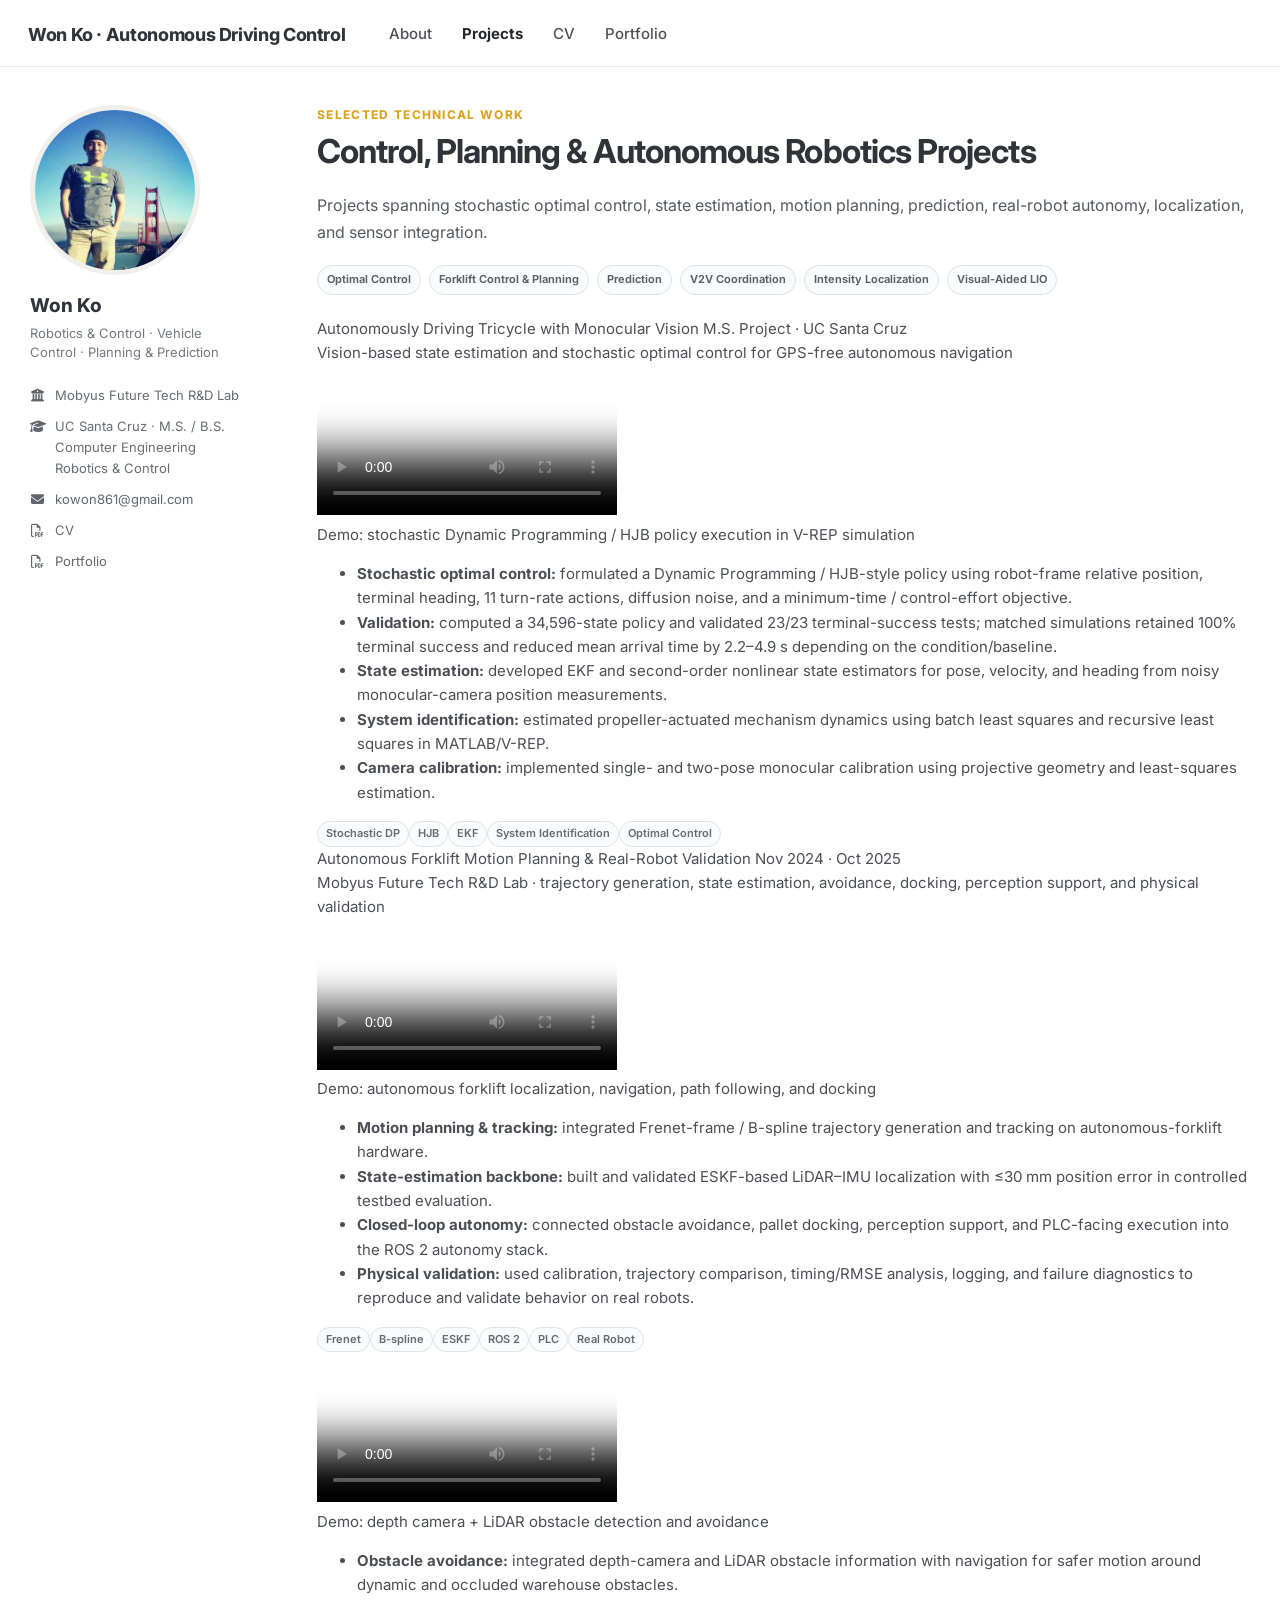
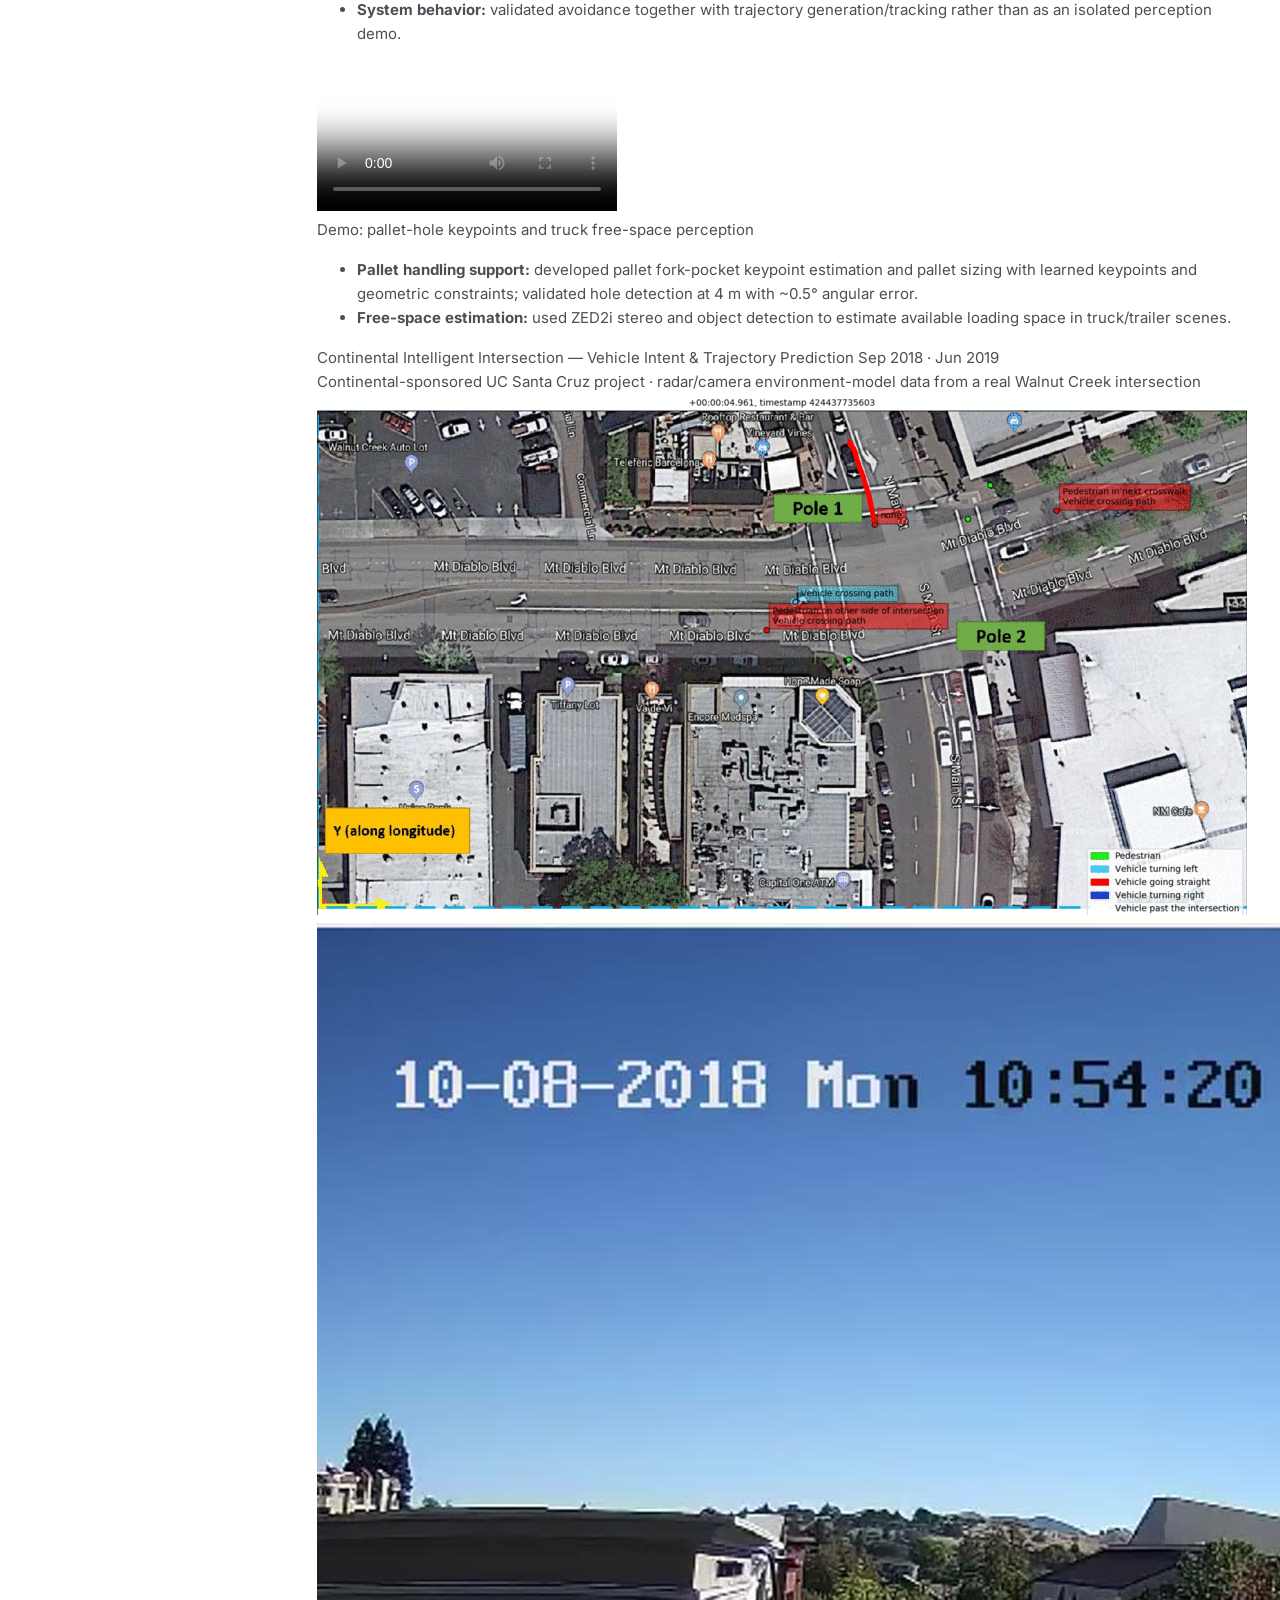
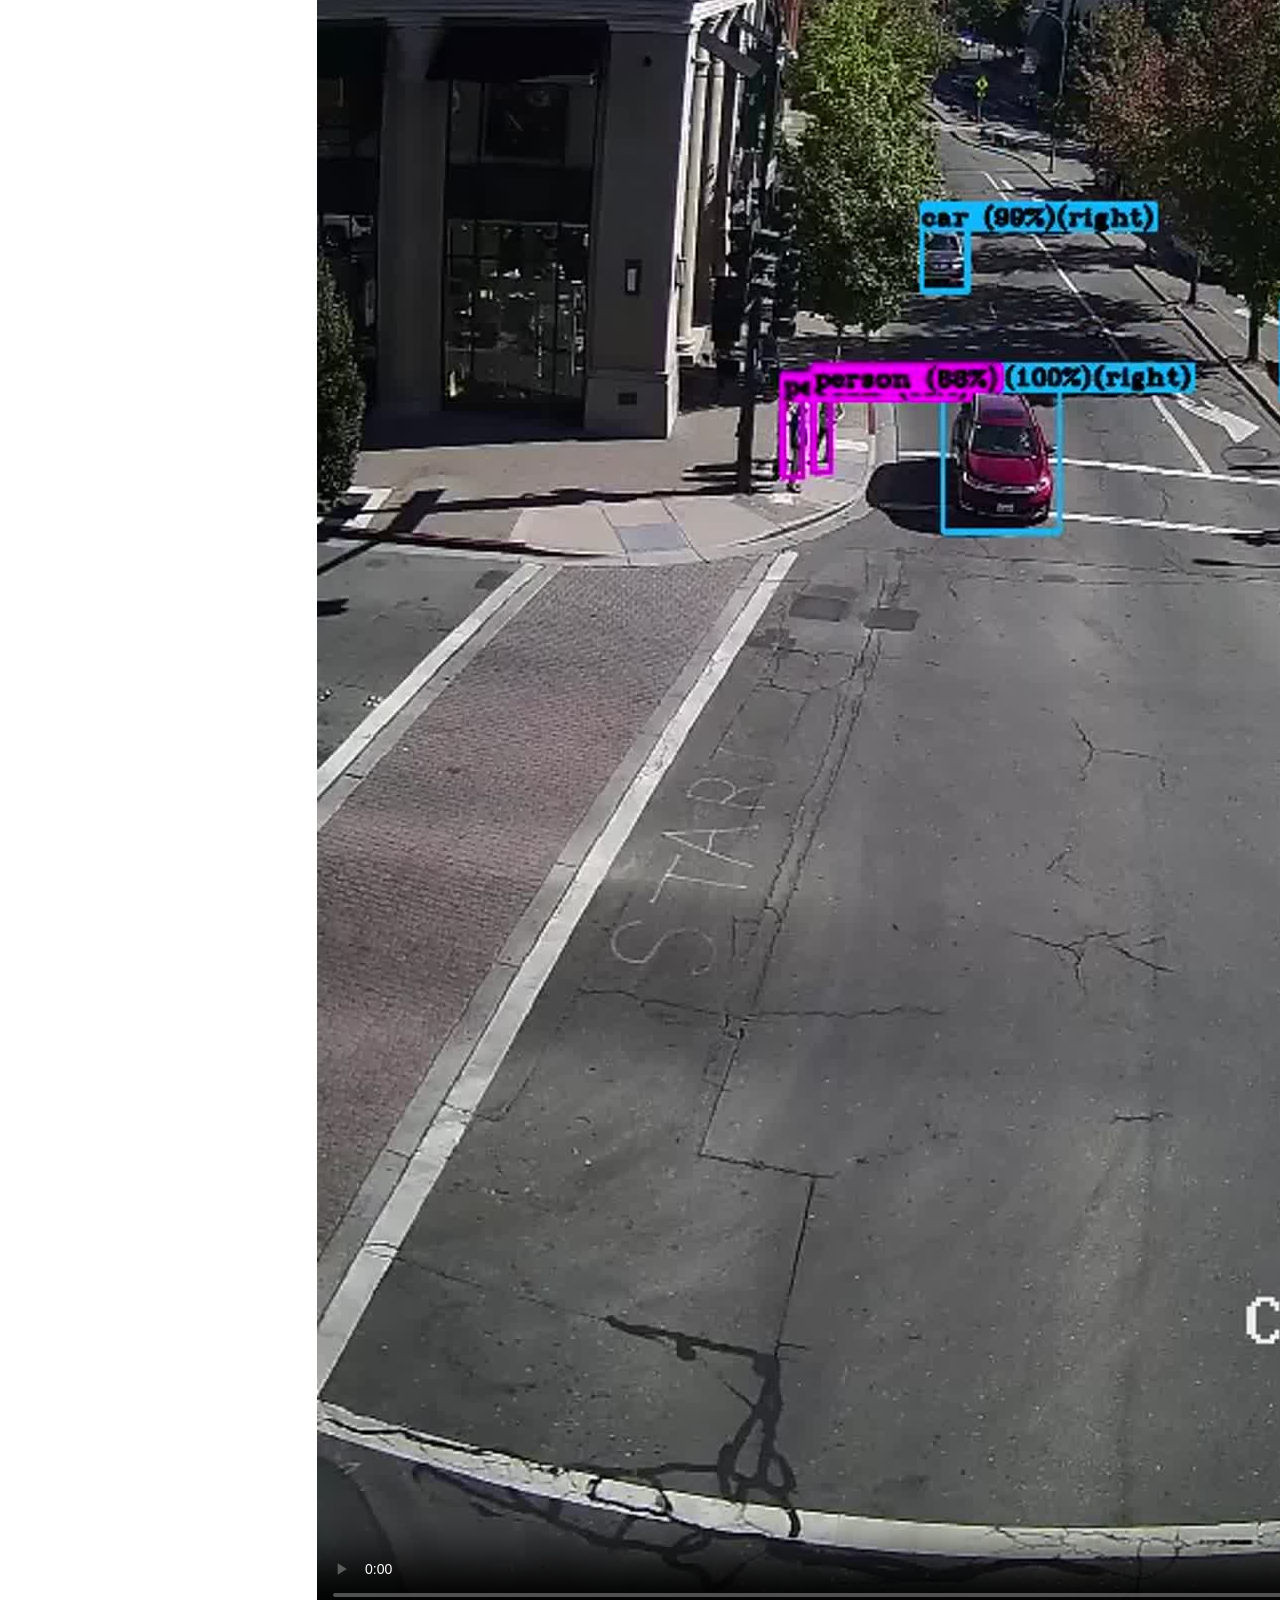
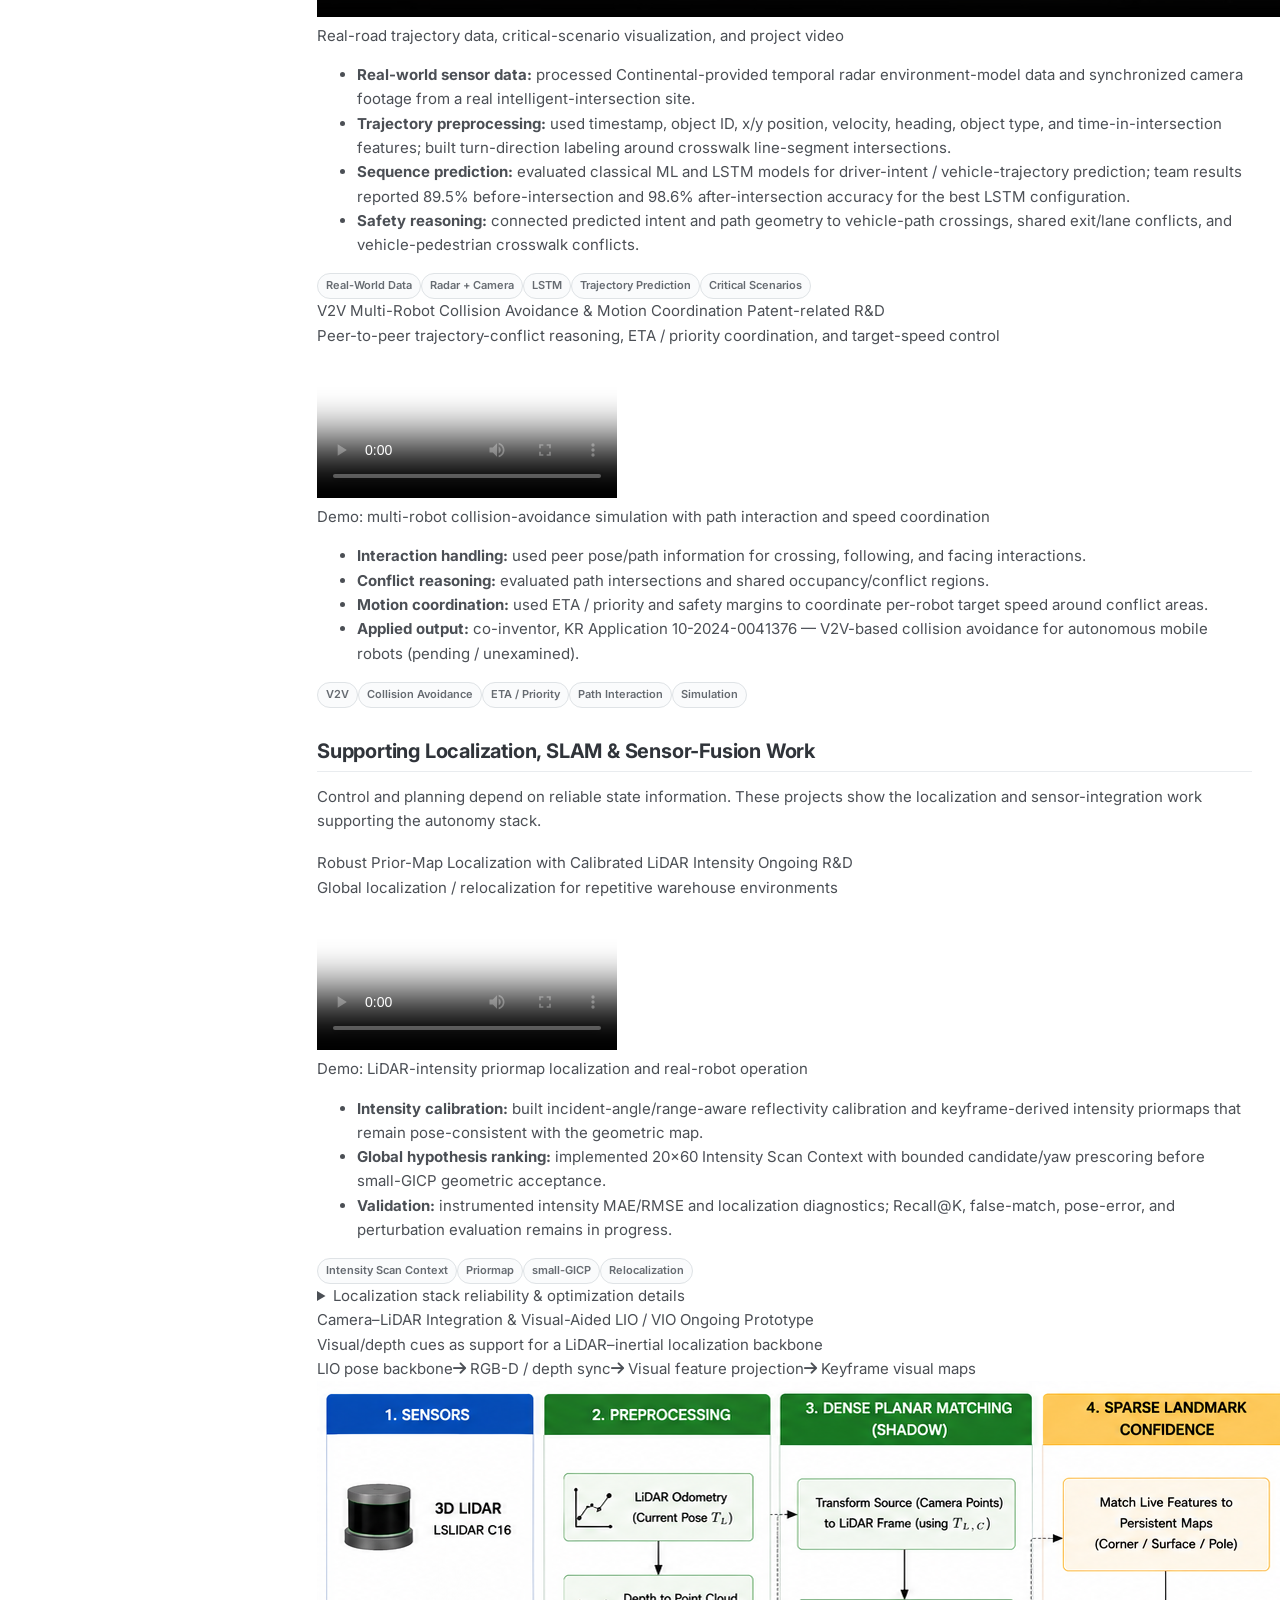
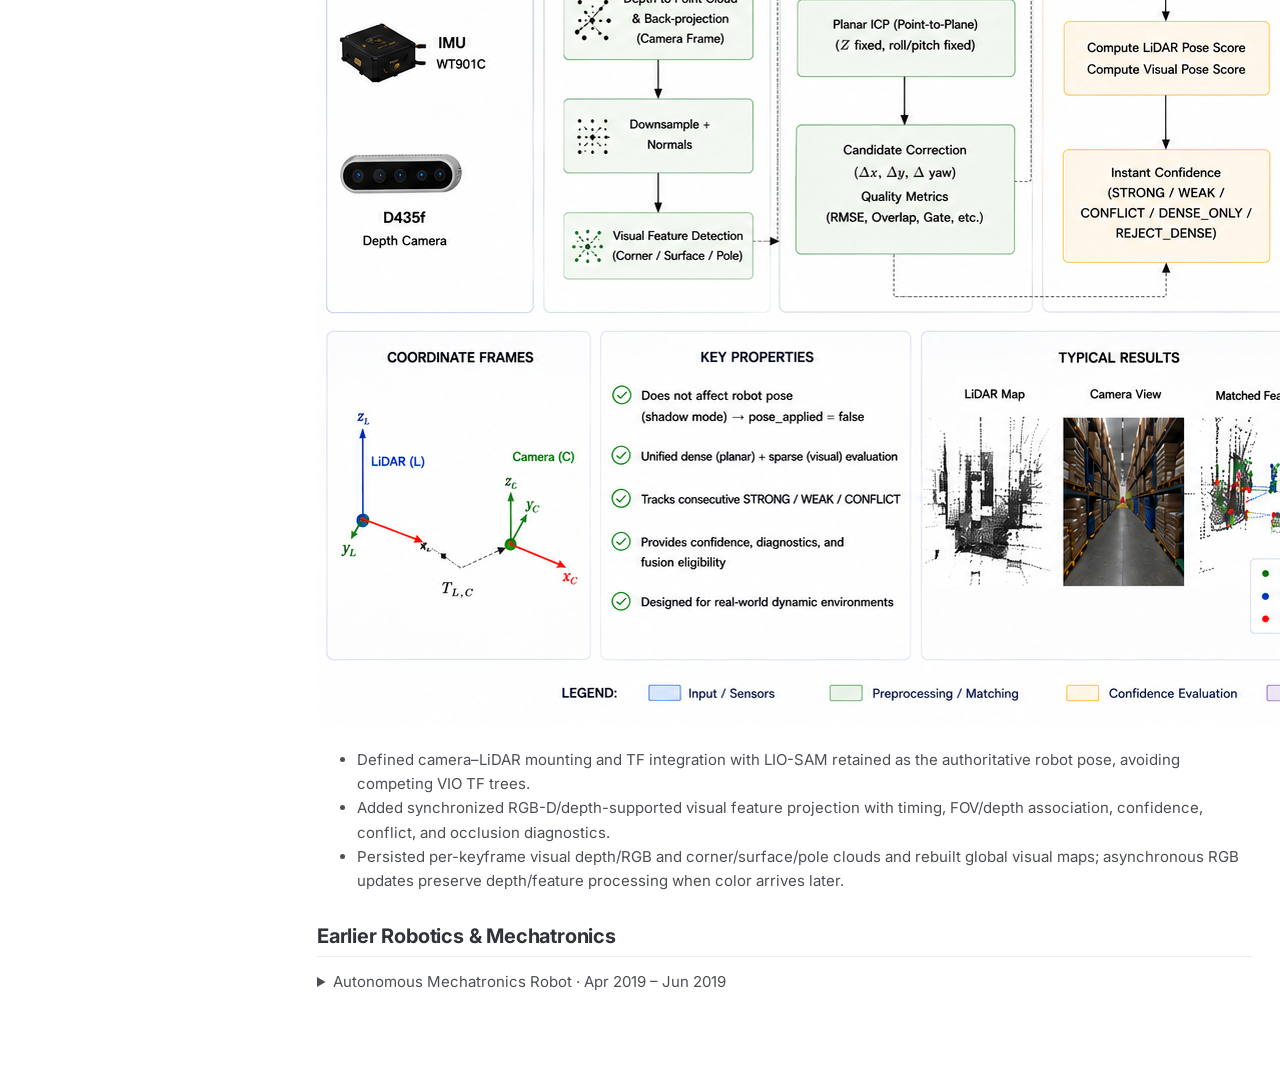
==== commit af76a44e: "Update index.html" ====
--- a/projects/index.html
+++ b/projects/index.html
@@ -9,7 +9,7 @@
   <link rel="preconnect" href="https://fonts.gstatic.com" crossorigin>
   <link href="https://fonts.googleapis.com/css2?family=Inter:wght@400;500;600;700;800&display=swap" rel="stylesheet">
   <link rel="stylesheet" href="https://cdnjs.cloudflare.com/ajax/libs/font-awesome/6.5.0/css/all.min.css">
-  <link rel="stylesheet" href="../assets/styles.css?v=3">
+  <link rel="stylesheet" href="../assets/styles.css?v=4">
 </head>
 <body>
 <header class="topbar">
@@ -64,7 +64,7 @@
         <div class="project-media wide-media">
           <div class="media-col">
             <div class="media">
-              <video controls preload="metadata" playsinline>
+              <video controls preload="metadata" playsinline poster="../assets/posters/stochastic_DP_controller_poster.jpg">
                 <source src="../assets/videos/stochastic_DP_controller.mp4" type="video/mp4">
                 Your browser does not support the video tag.
               </video>
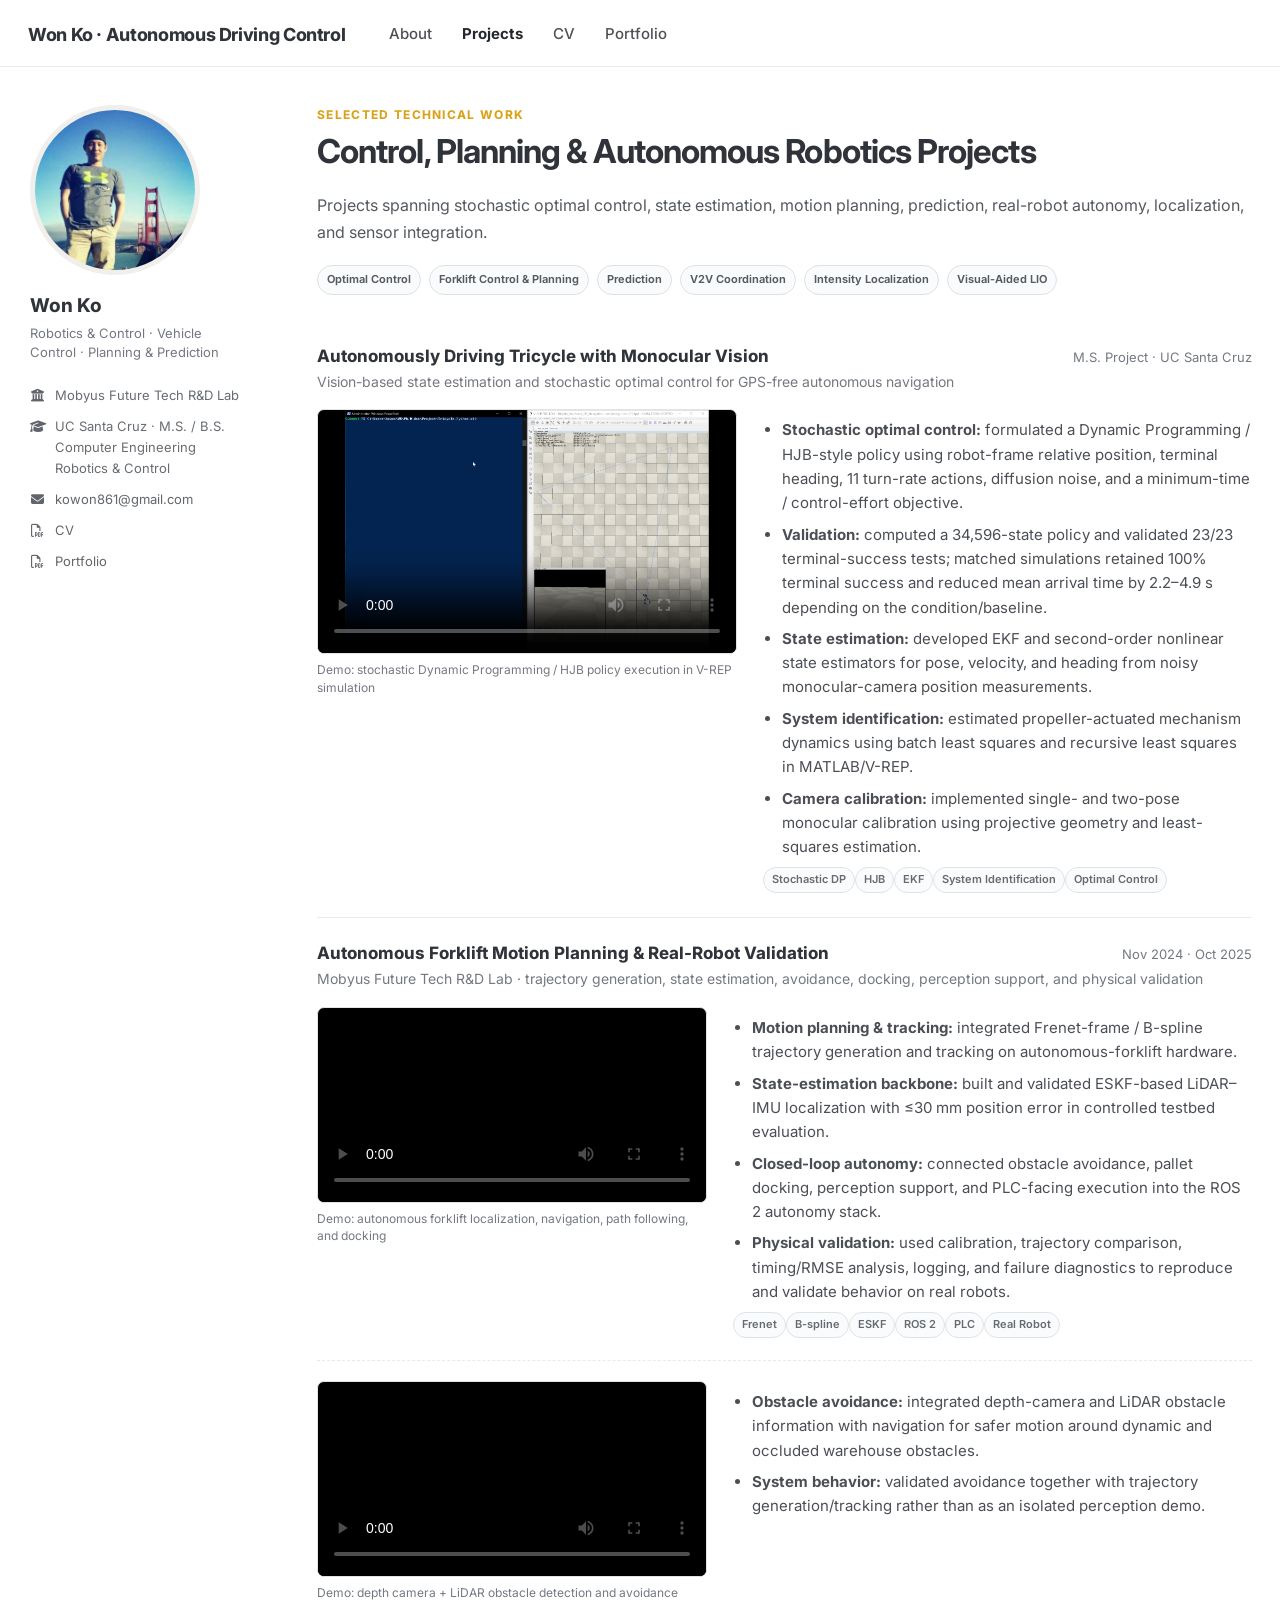
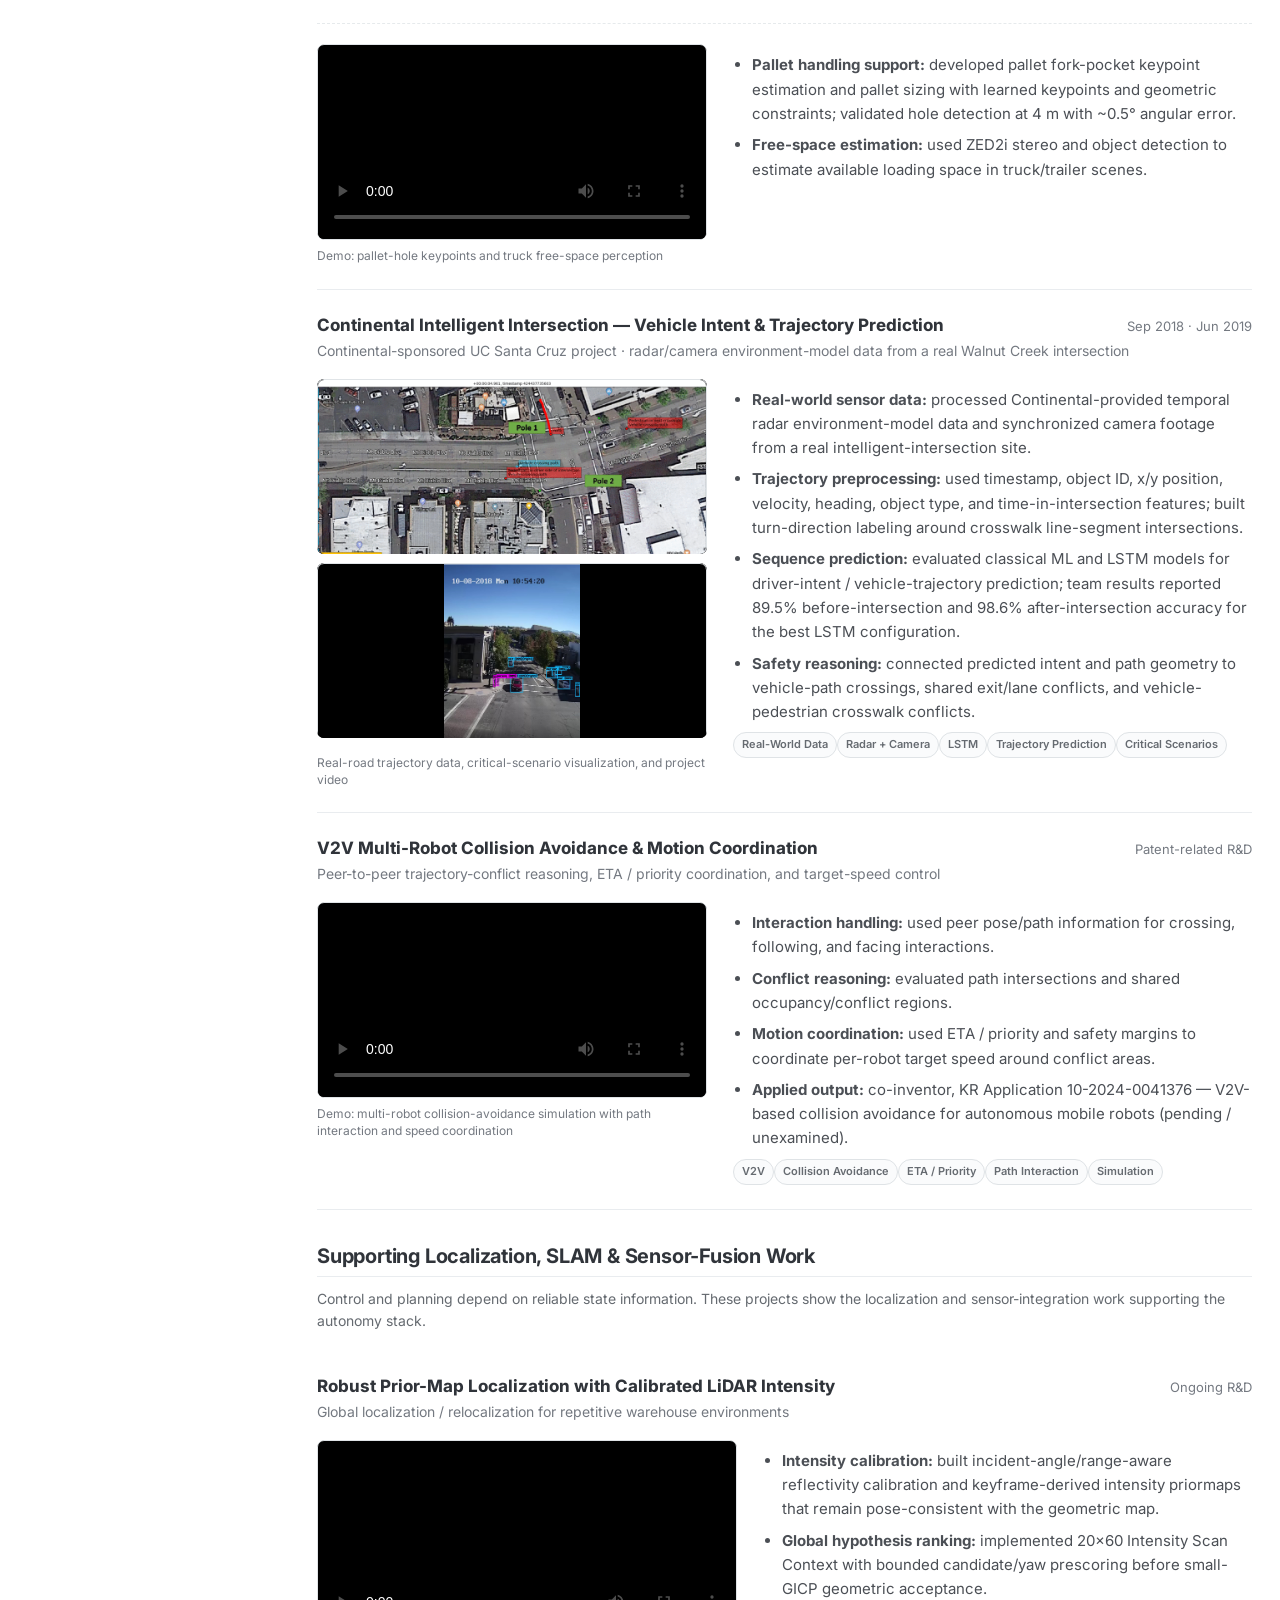
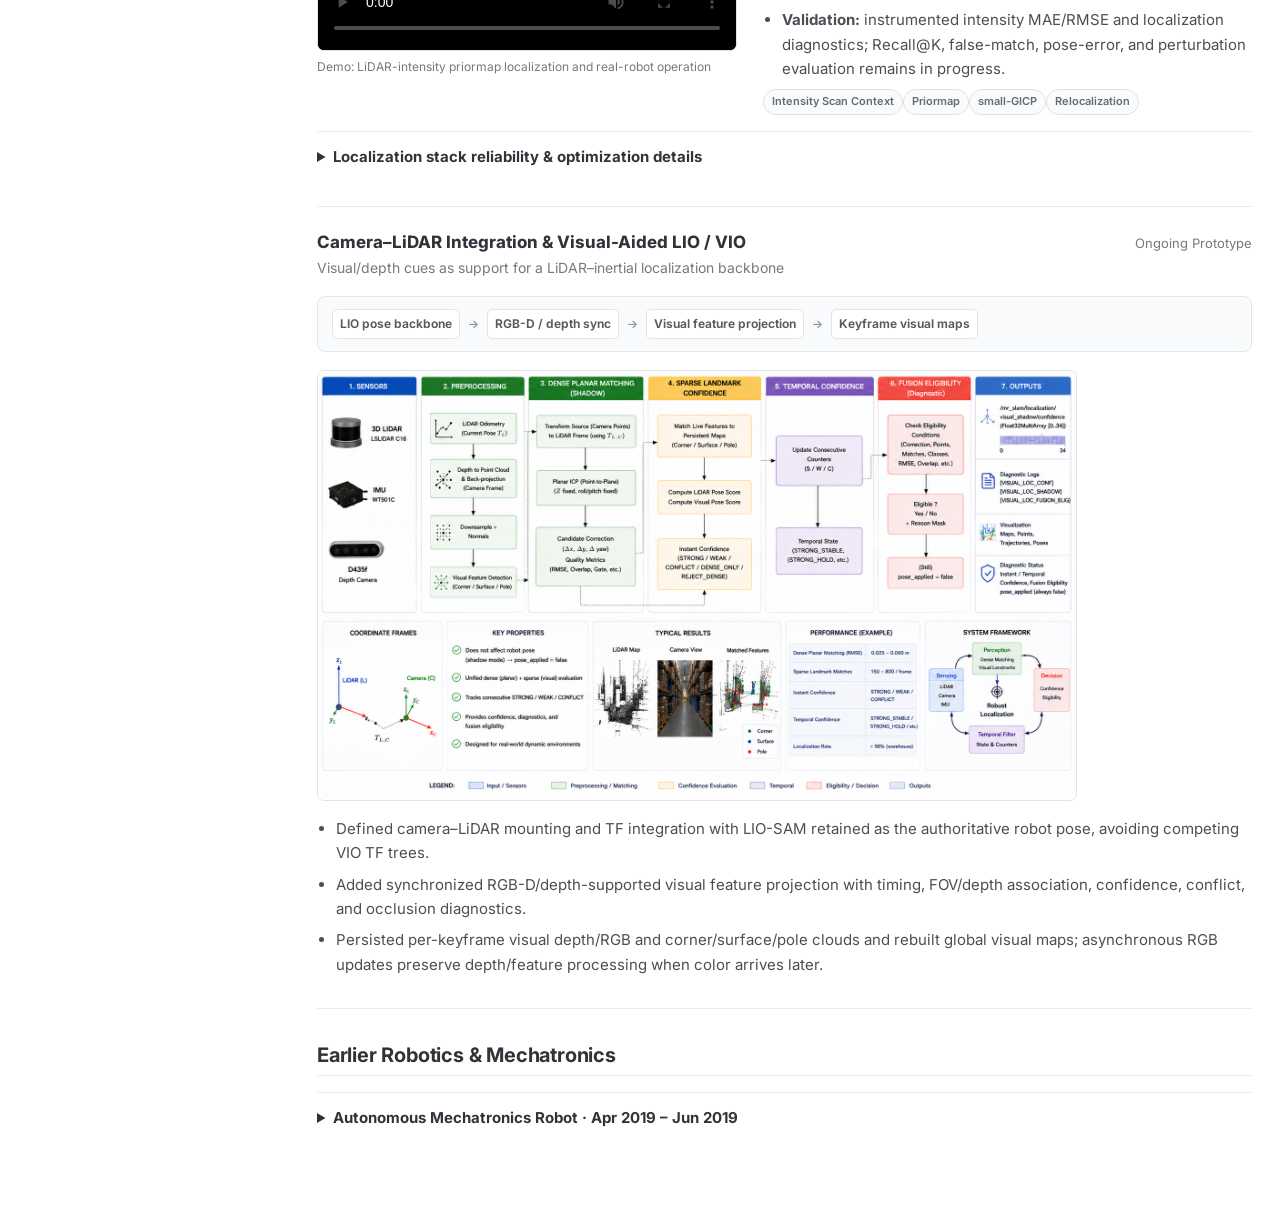
==== commit 3274b4c0: "Update styles.css version and media elements Updated stylesheet version and replaced an image with a" ====
--- a/projects/index.html
+++ b/projects/index.html
@@ -9,7 +9,7 @@
   <link rel="preconnect" href="https://fonts.gstatic.com" crossorigin>
   <link href="https://fonts.googleapis.com/css2?family=Inter:wght@400;500;600;700;800&display=swap" rel="stylesheet">
   <link rel="stylesheet" href="https://cdnjs.cloudflare.com/ajax/libs/font-awesome/6.5.0/css/all.min.css">
-  <link rel="stylesheet" href="../assets/styles.css?v=4">
+  <link rel="stylesheet" href="../assets/styles.css?v=5">
 </head>
 <body>
 <header class="topbar">
@@ -165,7 +165,10 @@
         <div class="project-media continental-media">
           <div class="media-col continental-stack">
             <div class="media fixed-media">
-              <img src="../assets/videos/critical_scenarios.gif" alt="Continental Intelligent Intersection critical-scenario visualization">
+              <video class="continental-loop" autoplay muted loop playsinline preload="auto" poster="../assets/videos/critical_scenarios.gif" aria-label="Continental Intelligent Intersection animated scenario preview">
+                <source src="../assets/videos/Continental_loop.mp4" type="video/mp4">
+                Your browser does not support the video tag.
+              </video>
             </div>
             <div class="media fixed-media">
               <video controls preload="metadata" playsinline poster="../assets/posters/Continental.jpg">
--- a/assets/styles.css
+++ b/assets/styles.css
@@ -37,3 +37,106 @@
 .cv-frame{width:100%;height:82vh;border:1px solid #dfe3e5;border-radius:4px}.small-note{font-size:12px;color:var(--muted)}
 @media(max-width:900px){.topbar-inner{padding:17px 20px;gap:20px;align-items:flex-start;flex-direction:column}.topbar{position:relative}nav{gap:19px}.wrap{padding:26px 20px 50px}.grid{grid-template-columns:1fr;gap:30px}.sidebar{position:relative;top:auto;display:grid;grid-template-columns:120px 1fr;column-gap:20px;align-items:start}.avatar{width:118px;height:118px;margin:0;grid-row:1/5}.name,.title,.meta{grid-column:2}.main{max-width:none}.focus-grid,.metrics,.split-media,.media-grid{grid-template-columns:1fr}}
 @media(max-width:540px){.sidebar{display:block}.avatar{margin-bottom:12px}.name,.title,.meta{max-width:none}nav{gap:13px}nav a{font-size:14px}.hero-title{font-size:30px}}
+
+/* Project-page media organization (v3) */
+.project-jump{margin:10px 0 26px}
+.project-jump .chip{color:#555b61;text-decoration:none;transition:border-color .15s ease,background .15s ease}
+.project-jump .chip:hover{background:#f4f7f8;border-color:#cfd7db;text-decoration:none}
+.item{padding:24px 0;border-bottom:1px solid var(--line)}
+.item:first-of-type{padding-top:4px}
+.row{display:flex;justify-content:space-between;gap:18px;align-items:baseline;flex-wrap:wrap}
+.where{font-weight:750;color:var(--heading);font-size:17px;line-height:1.35}
+.when{font-size:13px;color:var(--muted);white-space:nowrap}
+.sub{font-size:14px;color:var(--muted);margin:3px 0 9px}
+.item ul{margin:9px 0 0 19px;padding:0}
+.item ul li{margin:7px 0}
+.project-media{display:grid;grid-template-columns:minmax(320px,430px) minmax(0,1fr);gap:24px;align-items:start;margin-top:16px}
+.project-media.wide-media{grid-template-columns:minmax(350px,470px) minmax(0,1fr)}
+.project-media .media video,.project-media .media img{width:100%;height:auto;display:block;max-height:300px;object-fit:contain;background:#000;border:1px solid #e0e4e7;border-radius:7px}
+.project-media .media img{background:#fff;object-fit:cover}
+.project-media .content{min-width:0}
+.demo-caption{font-size:12px;color:var(--muted);margin-top:7px;line-height:1.45}
+.afl-row{margin-top:22px;padding-top:20px;border-top:1px dashed #e6eaec}
+.continental-stack{display:grid;gap:9px}
+.continental-stack .fixed-media{height:190px;overflow:hidden;border-radius:7px;background:#000}
+.continental-stack .fixed-media img,.continental-stack .fixed-media video{width:100%;height:100%;display:block;object-fit:contain;border:1px solid #e0e4e7;border-radius:7px;background:#000}
+.summary-media{margin:18px 0 16px}
+.summary-media img{width:100%;height:auto;display:block;border:1px solid #e0e4e7;border-radius:7px;background:#fff}
+.pipeline{display:flex;align-items:center;gap:9px;flex-wrap:wrap;margin:16px 0;padding:12px 14px;background:#f8fafb;border:1px solid #e3e7e9;border-radius:8px;color:#555b60;font-size:12px;font-weight:650}
+.pipeline span{padding:4px 7px;background:#fff;border:1px solid #e1e5e8;border-radius:5px}
+.pipeline i{font-size:10px;color:#92989e}
+.section-heading{margin-top:34px}
+.section-intro{font-size:14px;color:#656a70;margin-top:-2px}
+.tech-details,.project-archive{border-top:1px solid var(--line);padding:13px 0;margin:16px 0 0}
+.tech-details summary,.project-archive summary{cursor:pointer;font-weight:700;color:var(--heading)}
+.tech-details[open] summary,.project-archive[open] summary{margin-bottom:9px}
+.details-body{padding:0 2px}
+.archive-media{margin-top:15px}
+@media(max-width:900px){
+  .project-media,.project-media.wide-media{grid-template-columns:1fr}
+  .project-media .media video,.project-media .media img{max-height:none}
+  .continental-stack .fixed-media{height:auto}
+  .continental-stack .fixed-media img,.continental-stack .fixed-media video{height:auto;max-height:320px}
+}
+
+/* Project media sizing + overflow fix (v4) */
+html,body{overflow-x:hidden}
+.main,.item,.project-media,.media-col,.media{min-width:0;max-width:100%}
+.project-media{
+  width:100%;
+  grid-template-columns:minmax(0,390px) minmax(0,1fr);
+  gap:26px;
+}
+.project-media.wide-media{
+  grid-template-columns:minmax(0,420px) minmax(0,1fr);
+}
+.project-media .media-col{
+  width:100%;
+  max-width:390px;
+  justify-self:start;
+}
+.project-media.wide-media .media-col{max-width:420px}
+.project-media .media{
+  width:100%;
+  max-width:100%;
+  overflow:hidden;
+  border-radius:7px;
+}
+.project-media .media video,
+.project-media .media img{
+  width:100%;
+  max-width:100%;
+  height:auto;
+  max-height:245px;
+  display:block;
+  object-fit:contain;
+}
+.continental-stack{max-width:390px}
+.continental-stack .fixed-media{height:175px}
+.summary-media{max-width:760px}
+.summary-media img{max-width:100%}
+
+@media(max-width:900px){
+  .project-media,.project-media.wide-media{grid-template-columns:1fr}
+  .project-media .media-col,
+  .project-media.wide-media .media-col,
+  .continental-stack{max-width:560px;width:100%}
+  .project-media .media video,
+  .project-media .media img{max-height:315px}
+}
+@media(max-width:600px){
+  .project-media .media-col,
+  .project-media.wide-media .media-col,
+  .continental-stack{max-width:100%}
+  .project-media .media video,
+  .project-media .media img{max-height:none}
+}
+
+/* Continental animated preview: autoplaying, muted loop sized like other project media. */
+.continental-loop {
+  width: 100%;
+  height: 100%;
+  object-fit: contain;
+  display: block;
+  background: #000;
+}
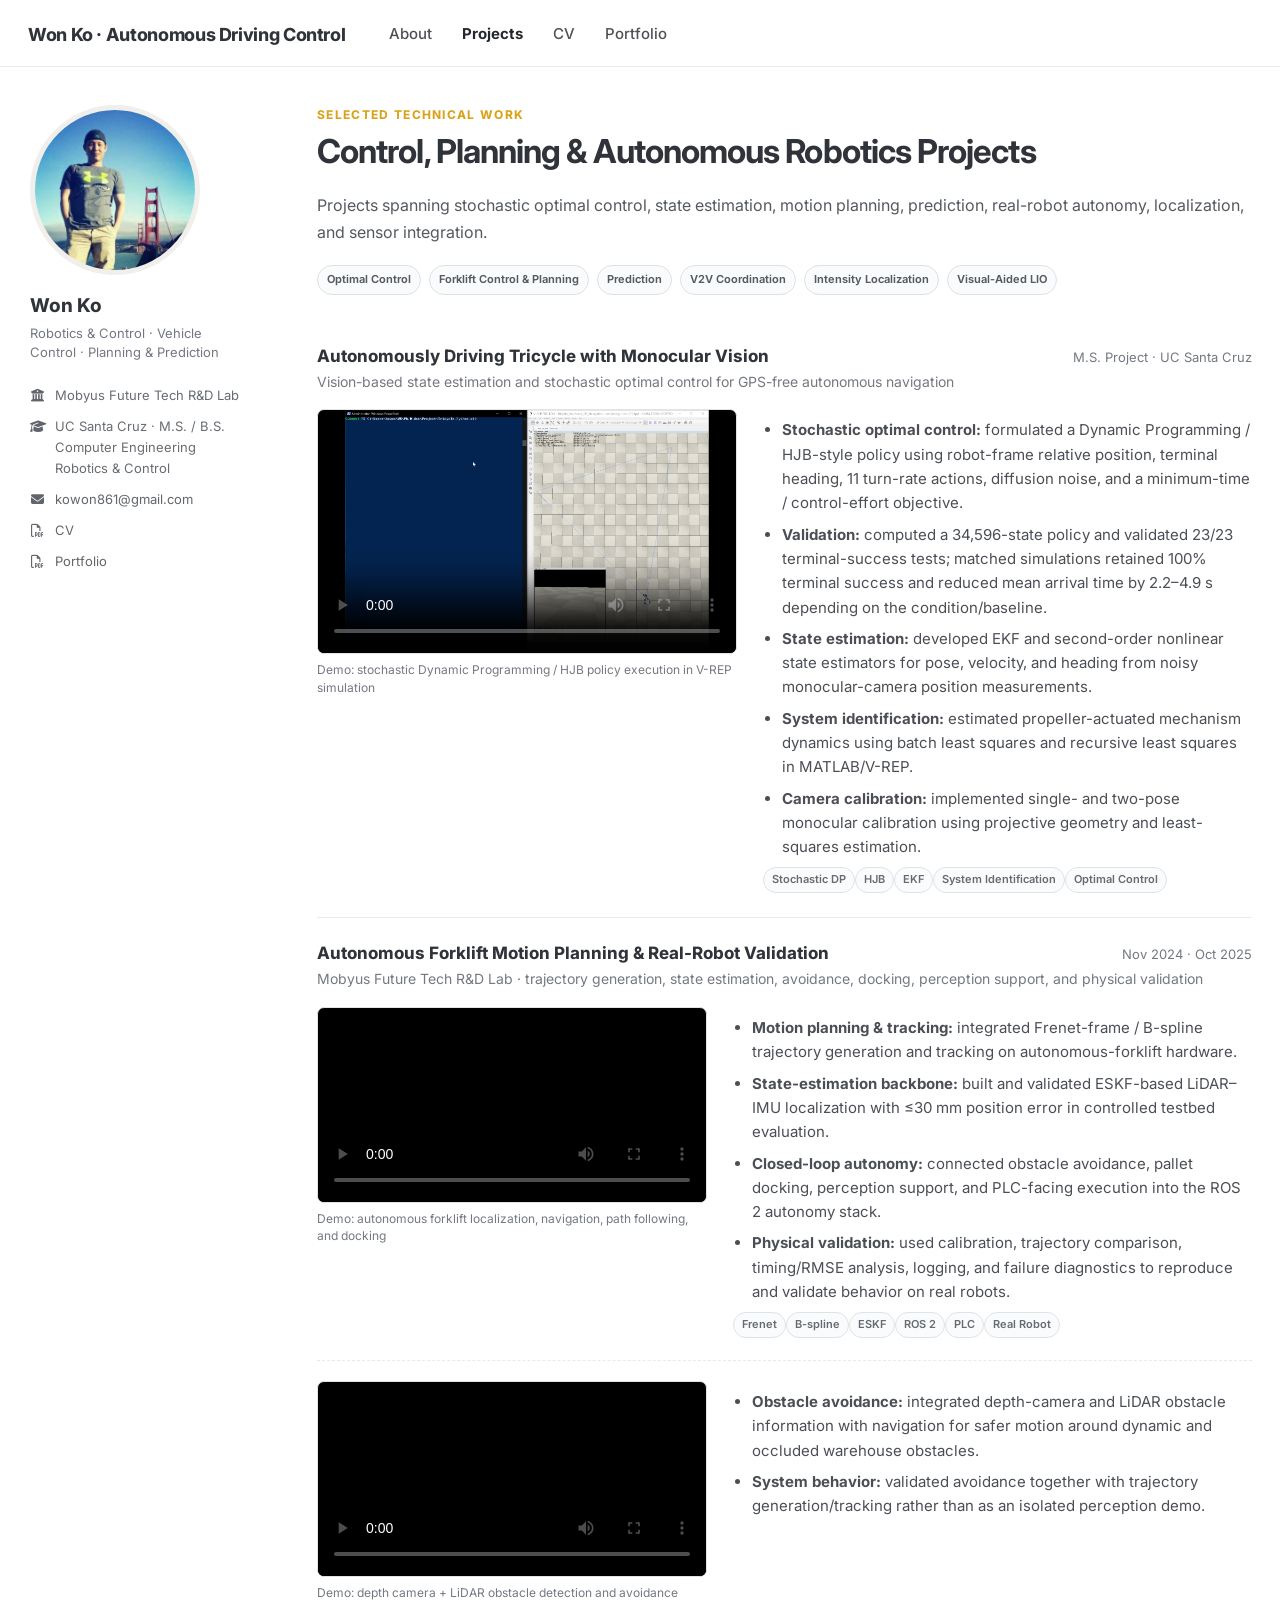
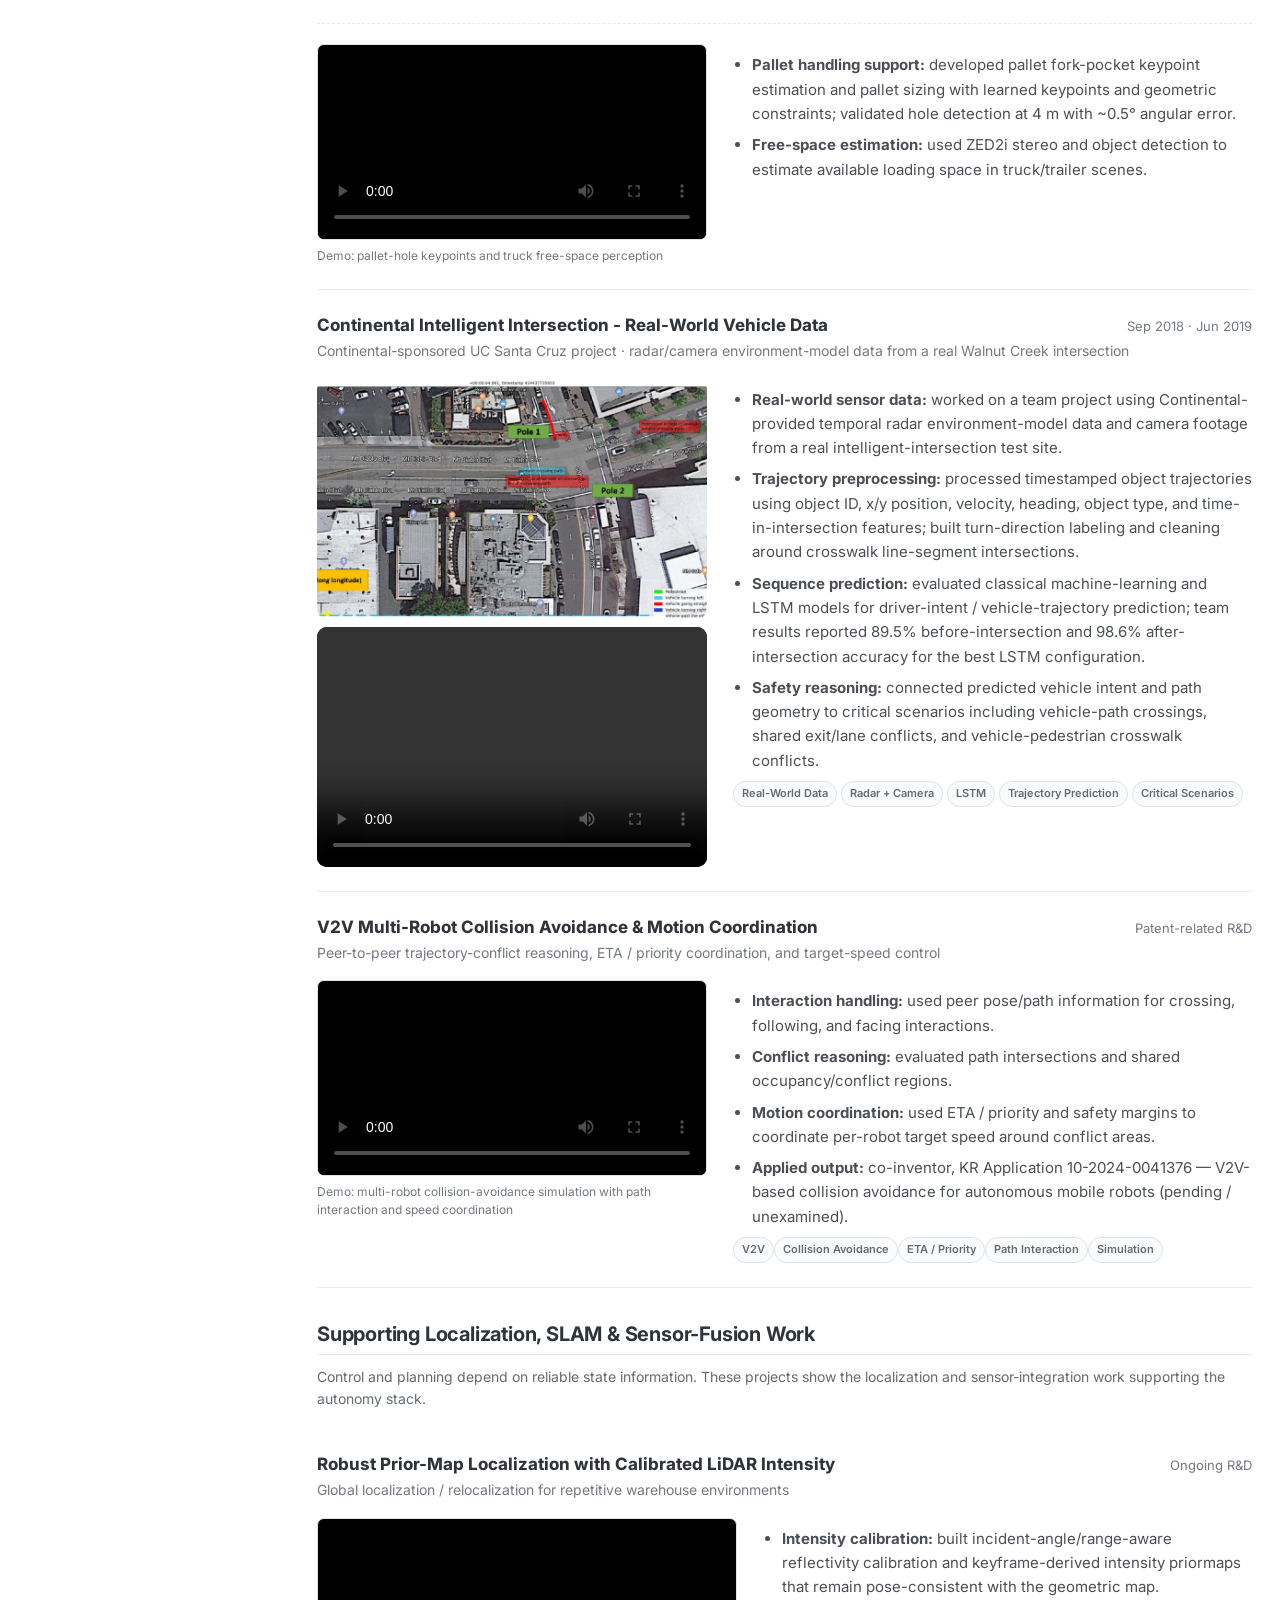
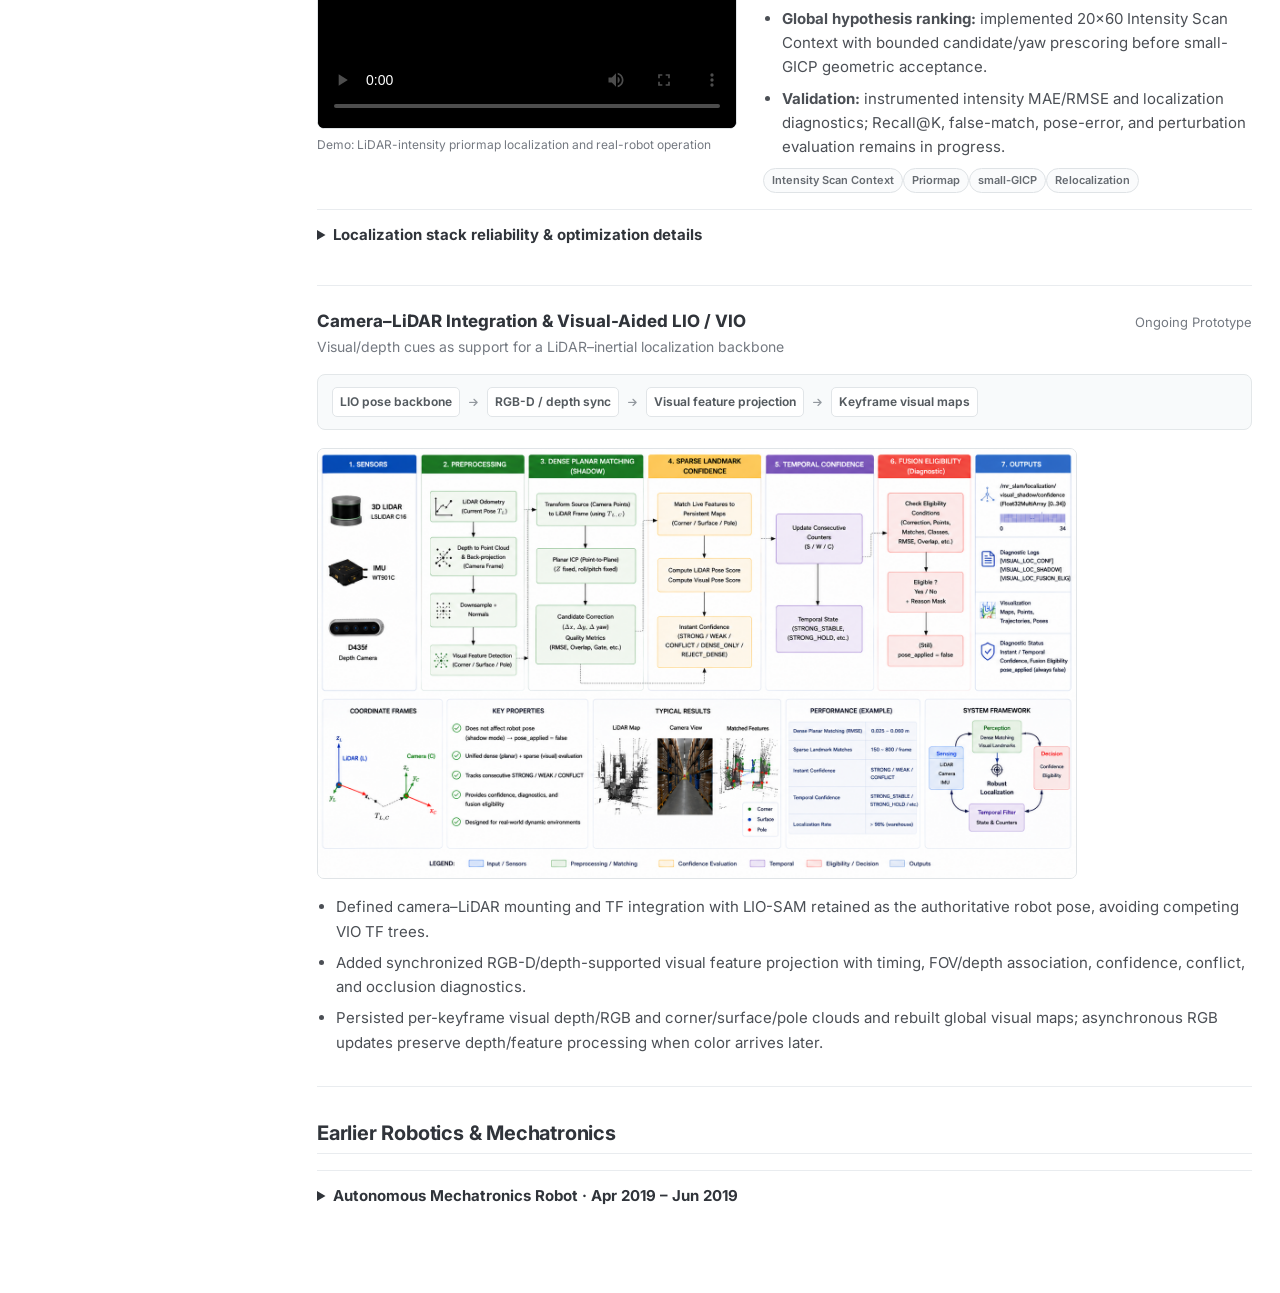
==== commit 11b6fbba: "Update index.html" ====
--- a/projects/index.html
+++ b/projects/index.html
@@ -155,42 +155,49 @@
       </div>
 
       <!-- 3. Prediction -->
-      <div class="item" id="continental-intelligent-intersection">
-        <div class="row">
-          <span class="where">Continental Intelligent Intersection — Vehicle Intent &amp; Trajectory Prediction</span>
-          <span class="when">Sep 2018 · Jun 2019</span>
-        </div>
-        <div class="sub">Continental-sponsored UC Santa Cruz project · radar/camera environment-model data from a real Walnut Creek intersection</div>
-
-        <div class="project-media continental-media">
-          <div class="media-col continental-stack">
-            <div class="media fixed-media">
-              <video class="continental-loop" autoplay muted loop playsinline preload="auto" poster="../assets/videos/critical_scenarios.gif" aria-label="Continental Intelligent Intersection animated scenario preview">
-                <source src="../assets/videos/Continental_loop.mp4" type="video/mp4">
-                Your browser does not support the video tag.
-              </video>
-            </div>
-            <div class="media fixed-media">
-              <video controls preload="metadata" playsinline poster="../assets/posters/Continental.jpg">
-                <source src="../assets/videos/Continental.mp4" type="video/mp4">
-                Your browser does not support the video tag.
-              </video>
-            </div>
-            <div class="demo-caption">Real-road trajectory data, critical-scenario visualization, and project video</div>
-          </div>
-          <div class="content">
-            <ul>
-              <li><b>Real-world sensor data:</b> processed Continental-provided temporal radar environment-model data and synchronized camera footage from a real intelligent-intersection site.</li>
-              <li><b>Trajectory preprocessing:</b> used timestamp, object ID, x/y position, velocity, heading, object type, and time-in-intersection features; built turn-direction labeling around crosswalk line-segment intersections.</li>
-              <li><b>Sequence prediction:</b> evaluated classical ML and LSTM models for driver-intent / vehicle-trajectory prediction; team results reported 89.5% before-intersection and 98.6% after-intersection accuracy for the best LSTM configuration.</li>
-              <li><b>Safety reasoning:</b> connected predicted intent and path geometry to vehicle-path crossings, shared exit/lane conflicts, and vehicle-pedestrian crosswalk conflicts.</li>
-            </ul>
-            <div class="tag-row">
-              <span class="tag">Real-World Data</span><span class="tag">Radar + Camera</span><span class="tag">LSTM</span><span class="tag">Trajectory Prediction</span><span class="tag">Critical Scenarios</span>
-            </div>
-          </div>
-        </div>
-      </div>
+        <div class="item" id="continental-intelligent-intersection">
+          <div class="row">
+            <span class="where">Continental Intelligent Intersection - Real-World Vehicle Data</span>
+            <span class="when">Sep 2018 · Jun 2019</span>
+          </div>
+          <div class="sub">Continental-sponsored UC Santa Cruz project · radar/camera environment-model data from a real Walnut Creek intersection</div>
+
+          <div class="project-media">
+            <div class="media-col" style="width:100%; max-width:420px;">
+              <div style="width:100%; height:240px; overflow:hidden; border-radius:10px;">
+                <img src="/assets/videos/critical_scenarios.gif"
+                     alt="Continental Intelligent Intersection critical-scenario visualization"
+                     style="width:100%; height:100%; object-fit:cover; display:block;">
+              </div>
+
+              <div style="width:100%; height:240px; margin-top:8px; overflow:hidden; border-radius:10px; background:#000;">
+                <video controls preload="metadata" playsinline
+                       style="width:100%; height:100%; object-fit:contain; display:block;">
+                  <source src="/assets/videos/Continental.mp4" type="video/mp4">
+                  Your browser does not support the video tag.
+                </video>
+              </div>
+            </div>
+
+            <div class="content">
+              <ul>
+                <li><b>Real-world sensor data:</b> worked on a team project using Continental-provided temporal radar environment-model data and camera footage from a real intelligent-intersection test site.</li>
+                <li><b>Trajectory preprocessing:</b> processed timestamped object trajectories using object ID, x/y position, velocity, heading, object type, and time-in-intersection features; built turn-direction labeling and cleaning around crosswalk line-segment intersections.</li>
+                <li><b>Sequence prediction:</b> evaluated classical machine-learning and LSTM models for driver-intent / vehicle-trajectory prediction; team results reported 89.5% before-intersection and 98.6% after-intersection accuracy for the best LSTM configuration.</li>
+                <li><b>Safety reasoning:</b> connected predicted vehicle intent and path geometry to critical scenarios including vehicle-path crossings, shared exit/lane conflicts, and vehicle-pedestrian crosswalk conflicts.</li>
+              </ul>
+
+              <div class="tag-row">
+                <span class="tag">Real-World Data</span>
+                <span class="tag">Radar + Camera</span>
+                <span class="tag">LSTM</span>
+                <span class="tag">Trajectory Prediction</span>
+                <span class="tag">Critical Scenarios</span>
+              </div>
+            </div>
+          </div>
+        </div>
+
 
       <!-- 4. V2V planning/control -->
       <div class="item" id="v2v-collision-avoidance">
